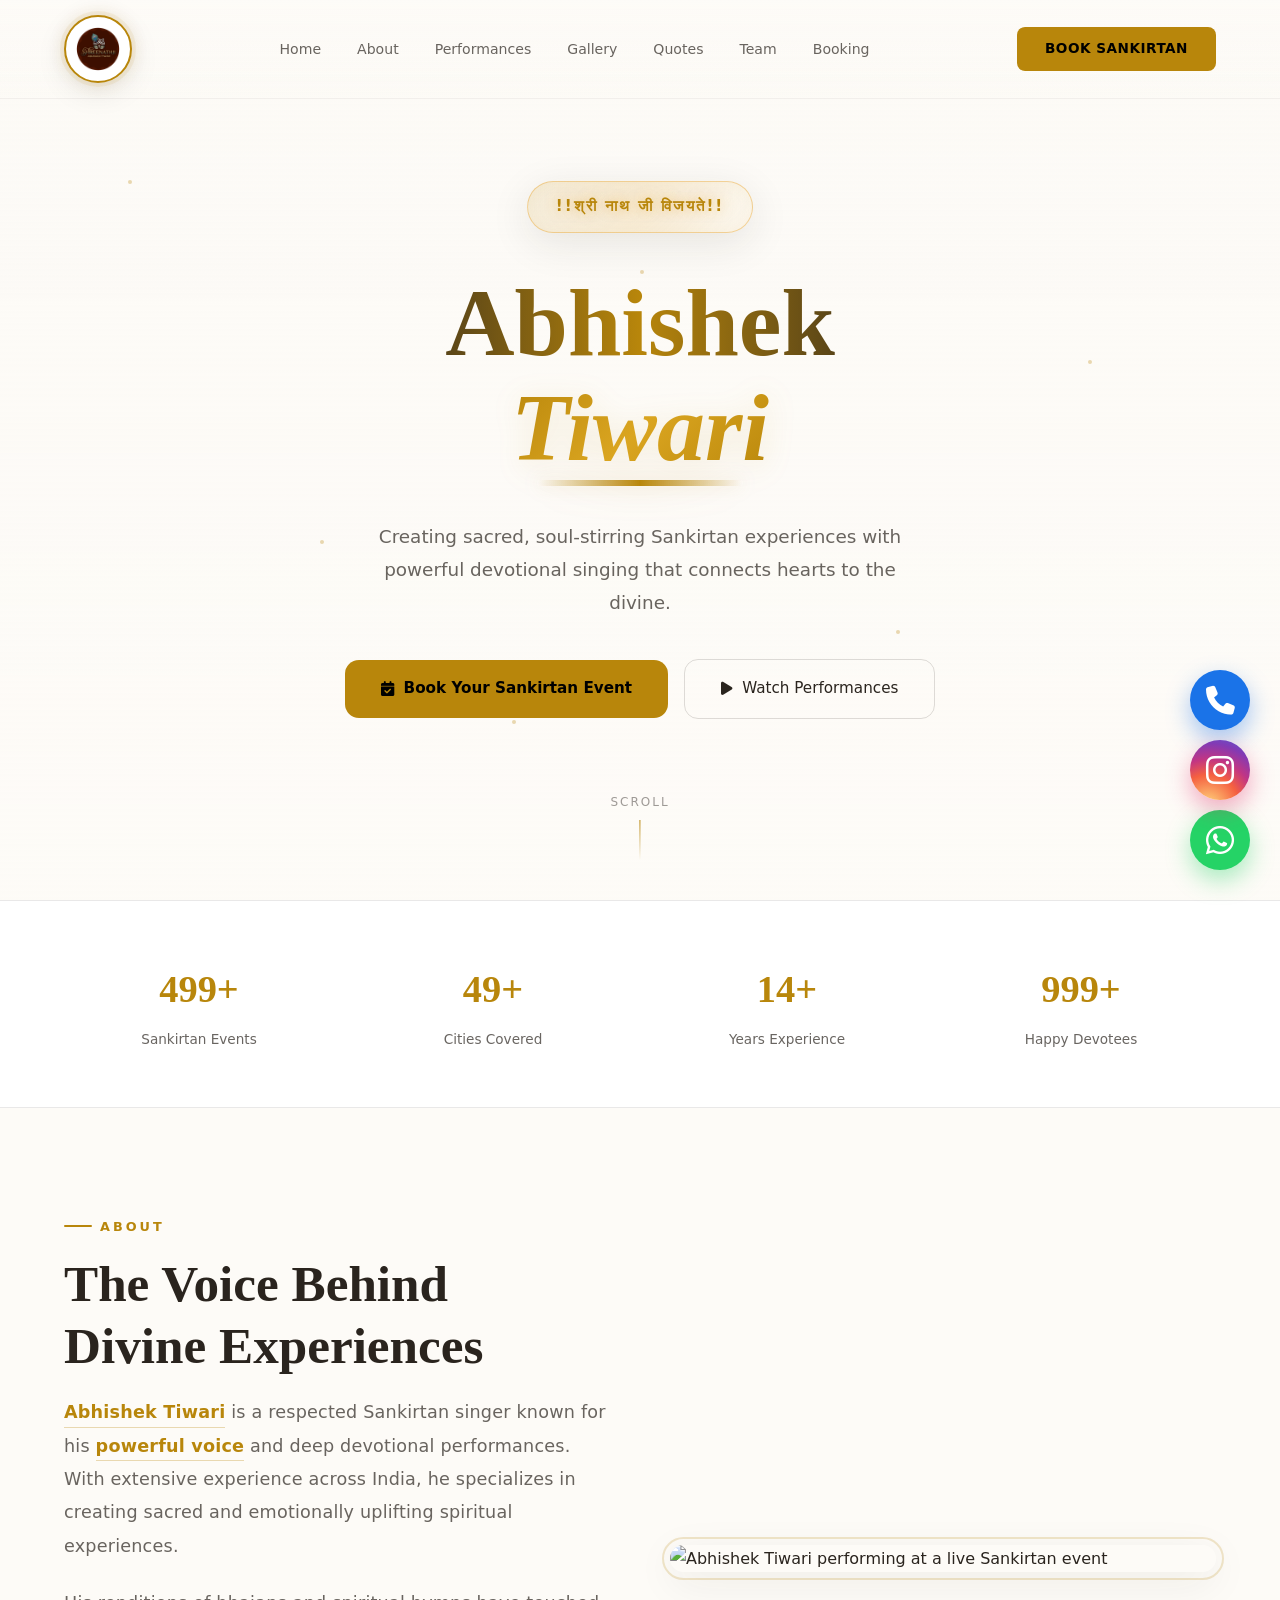
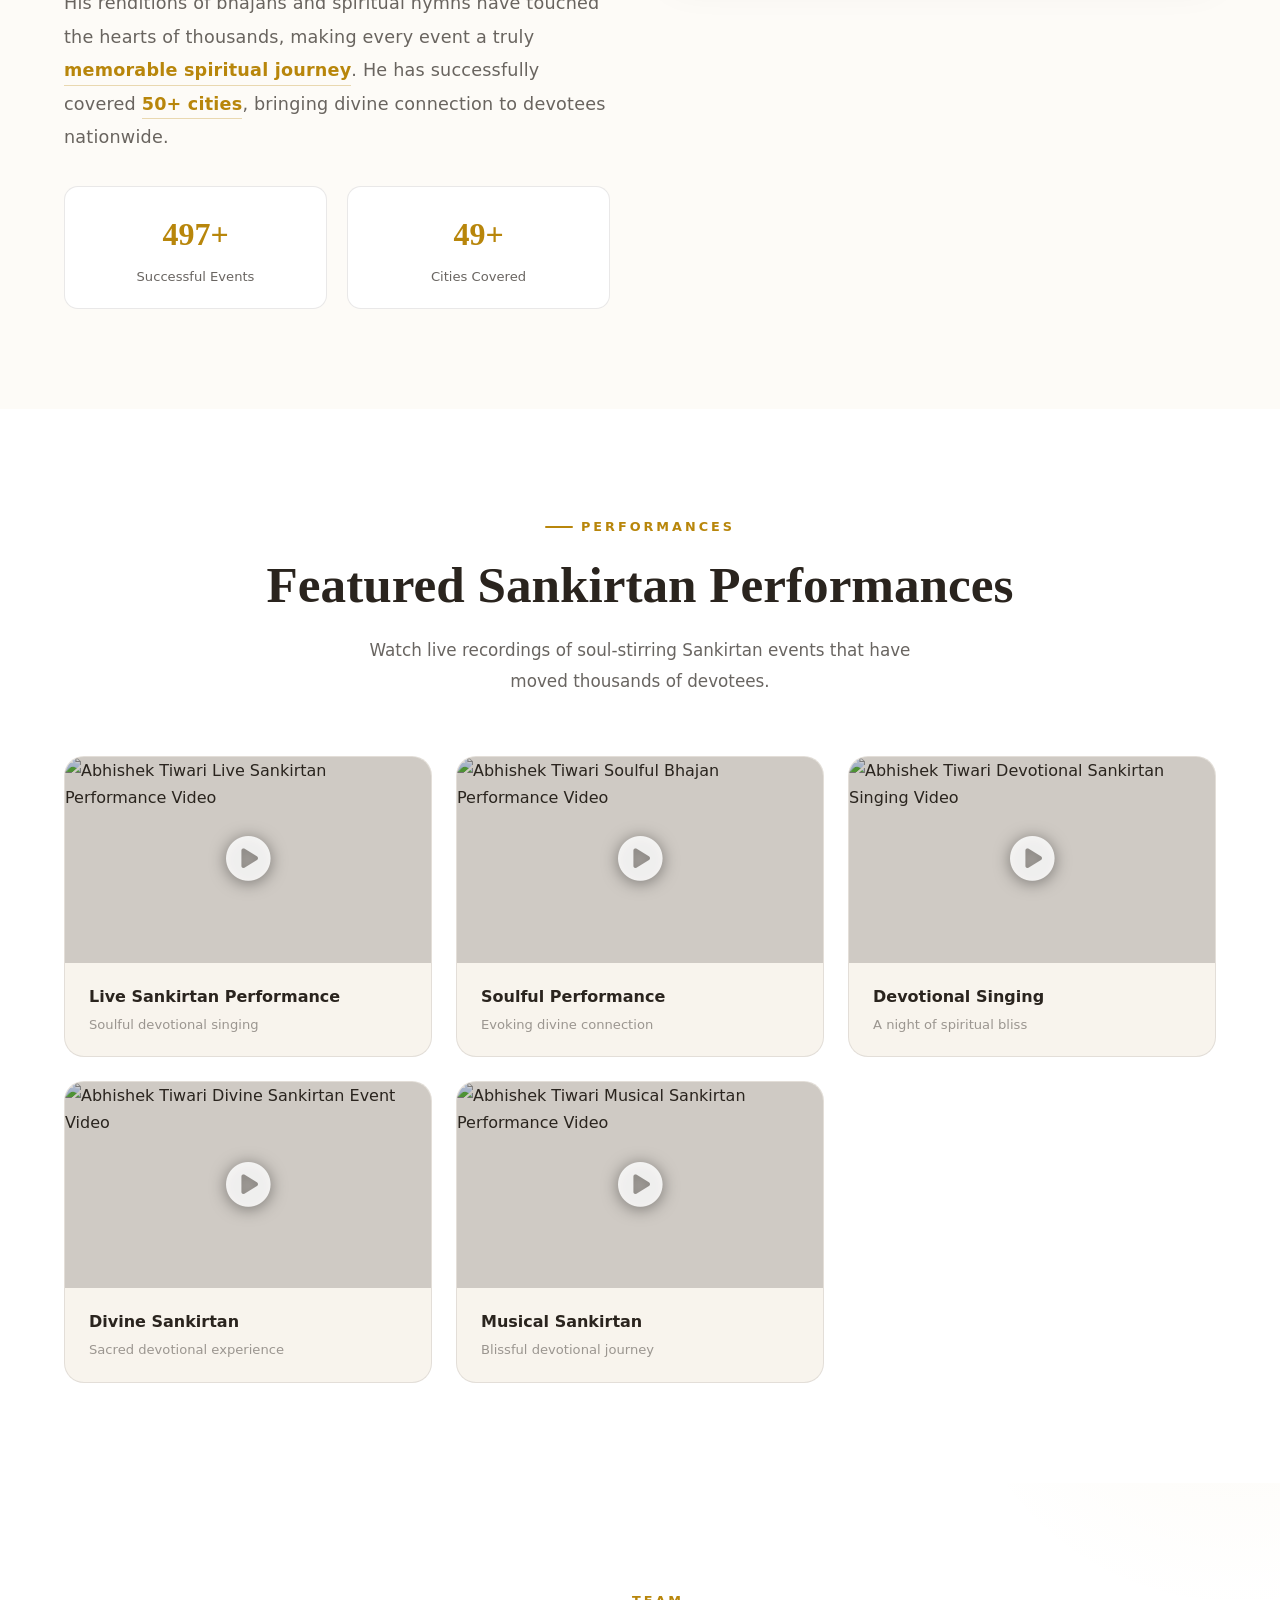
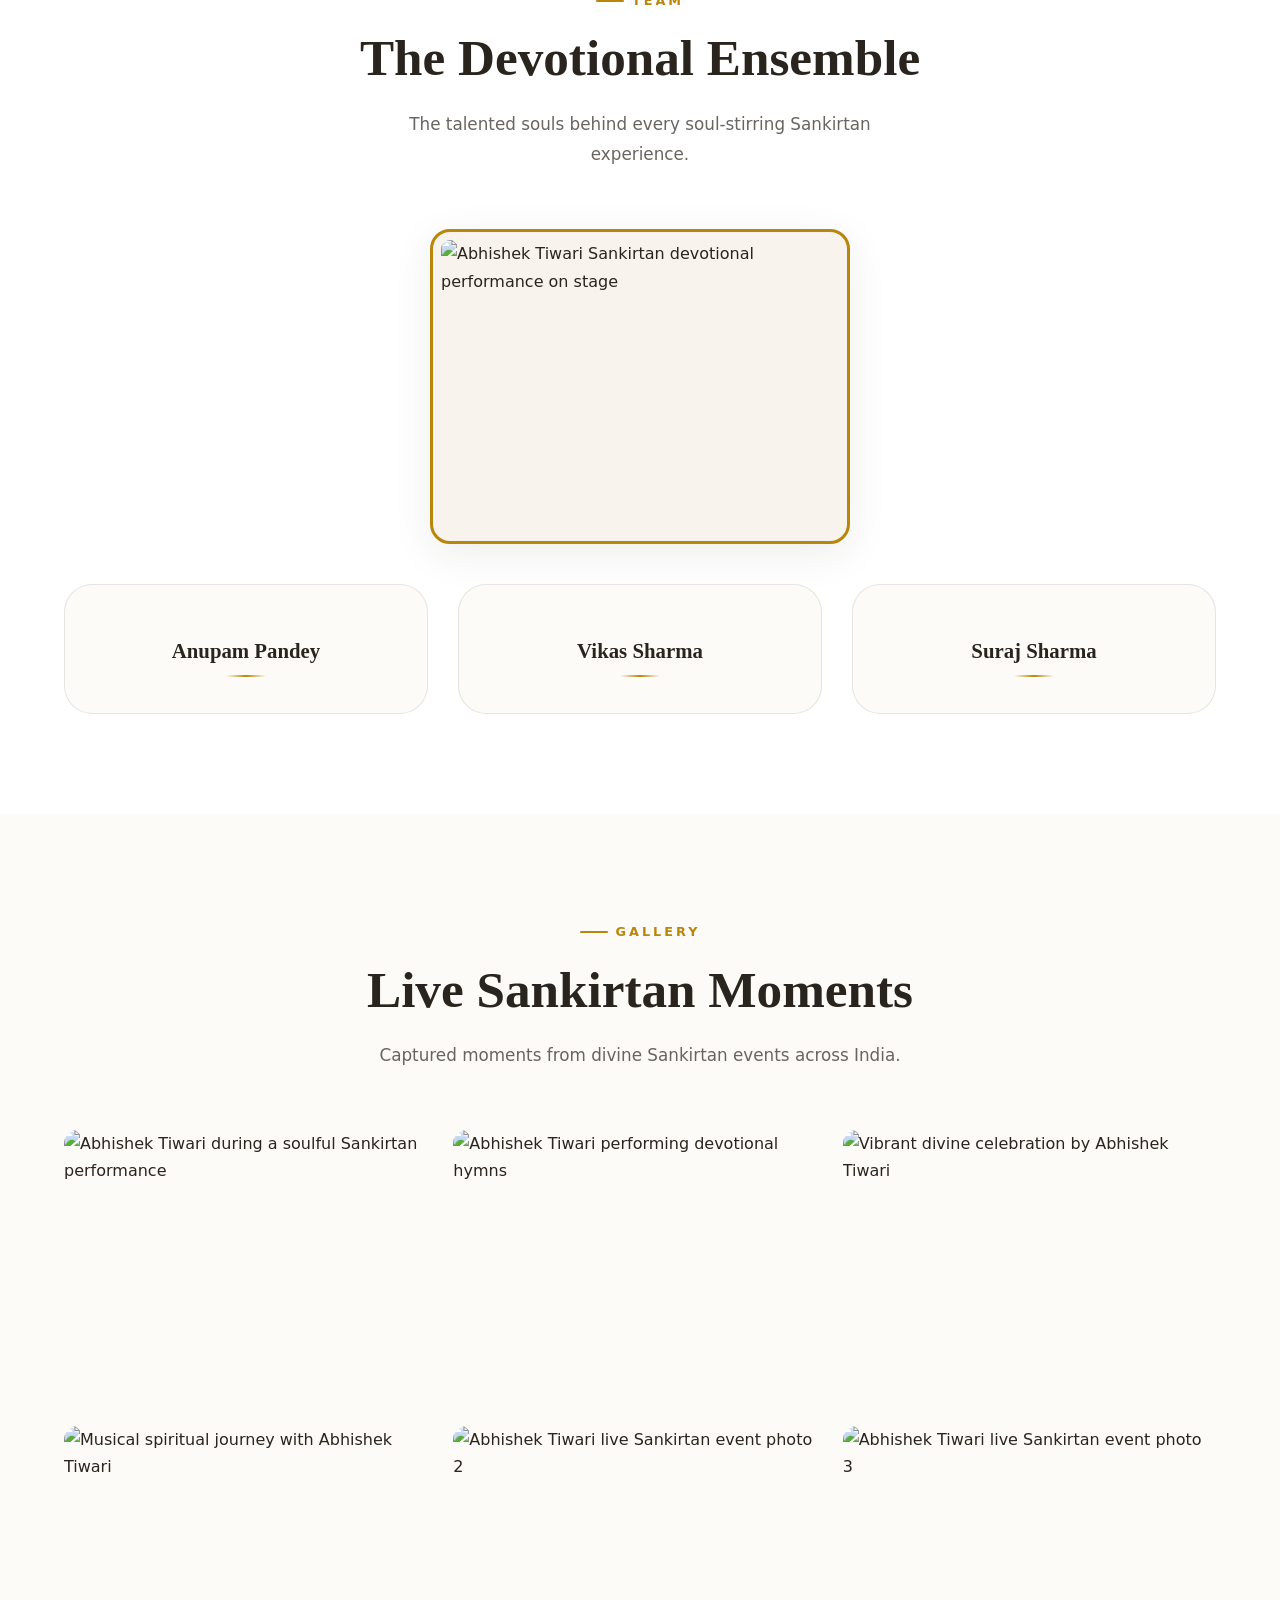
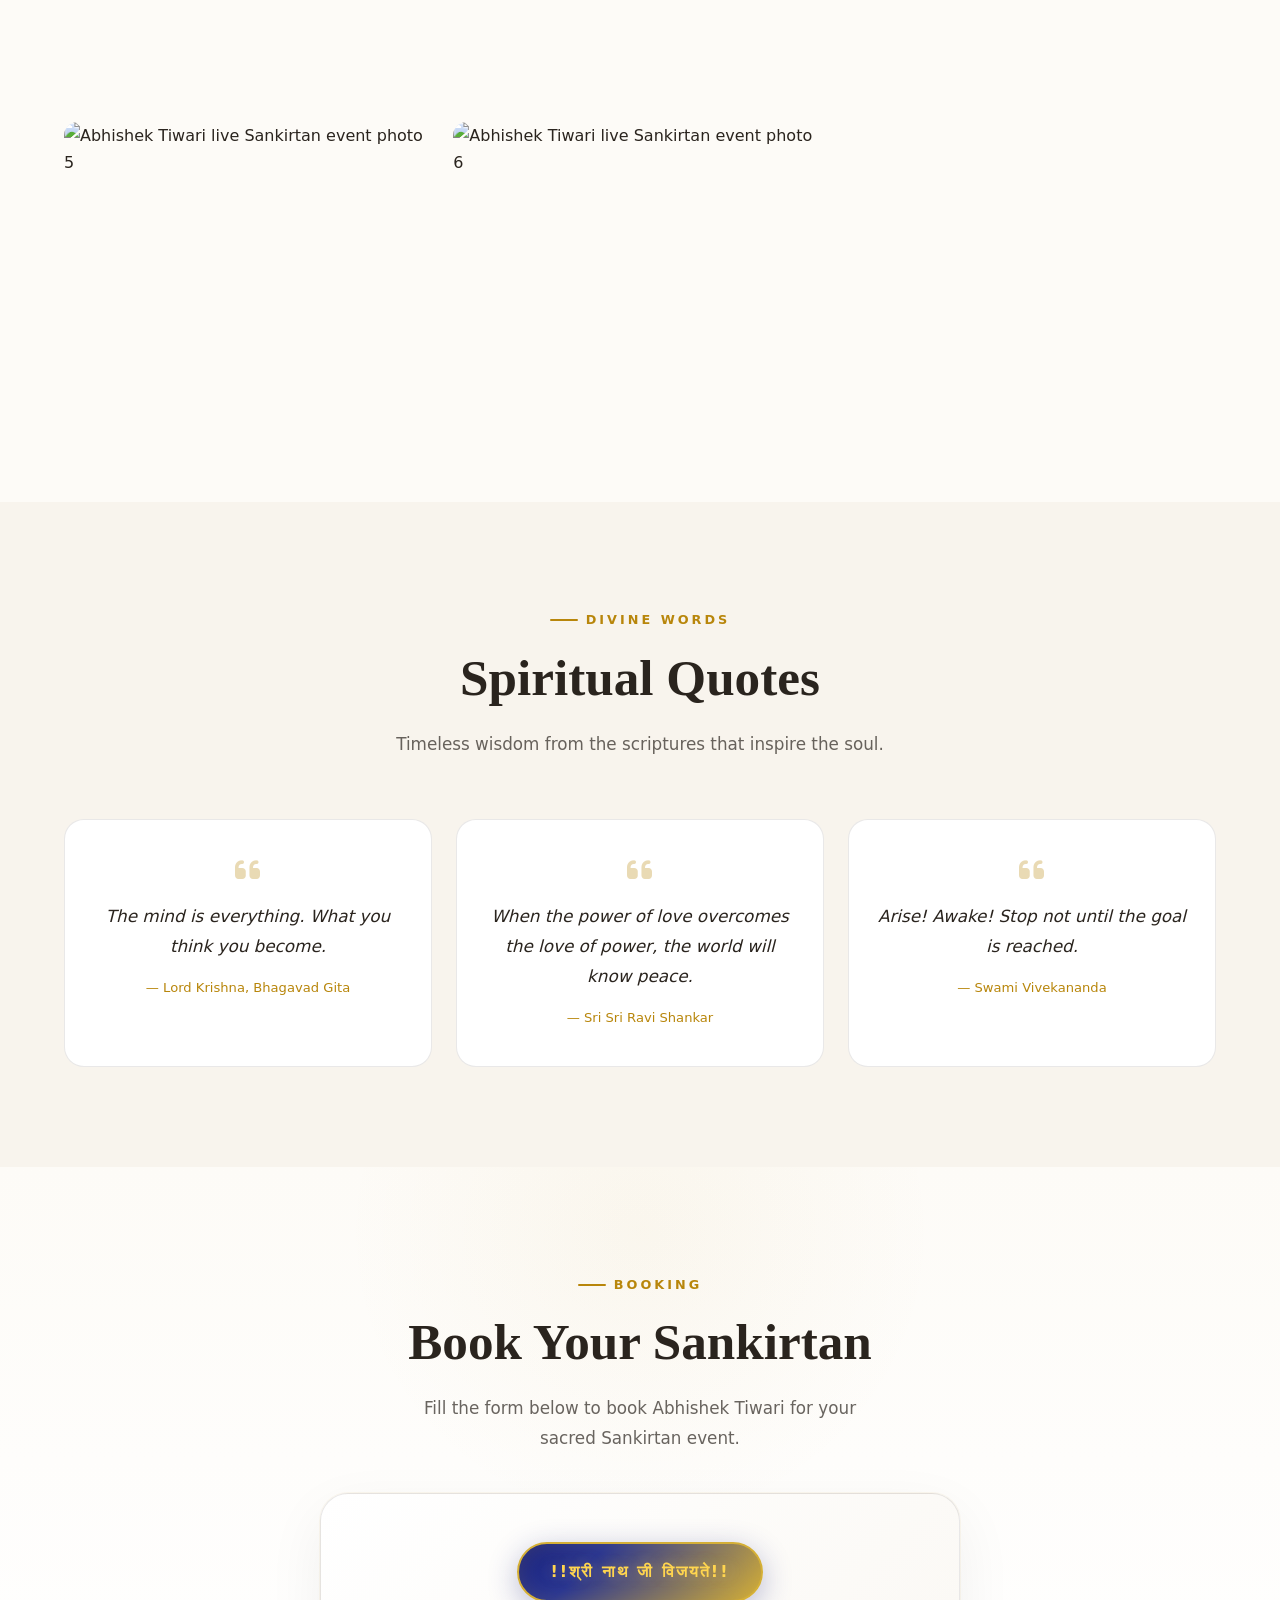
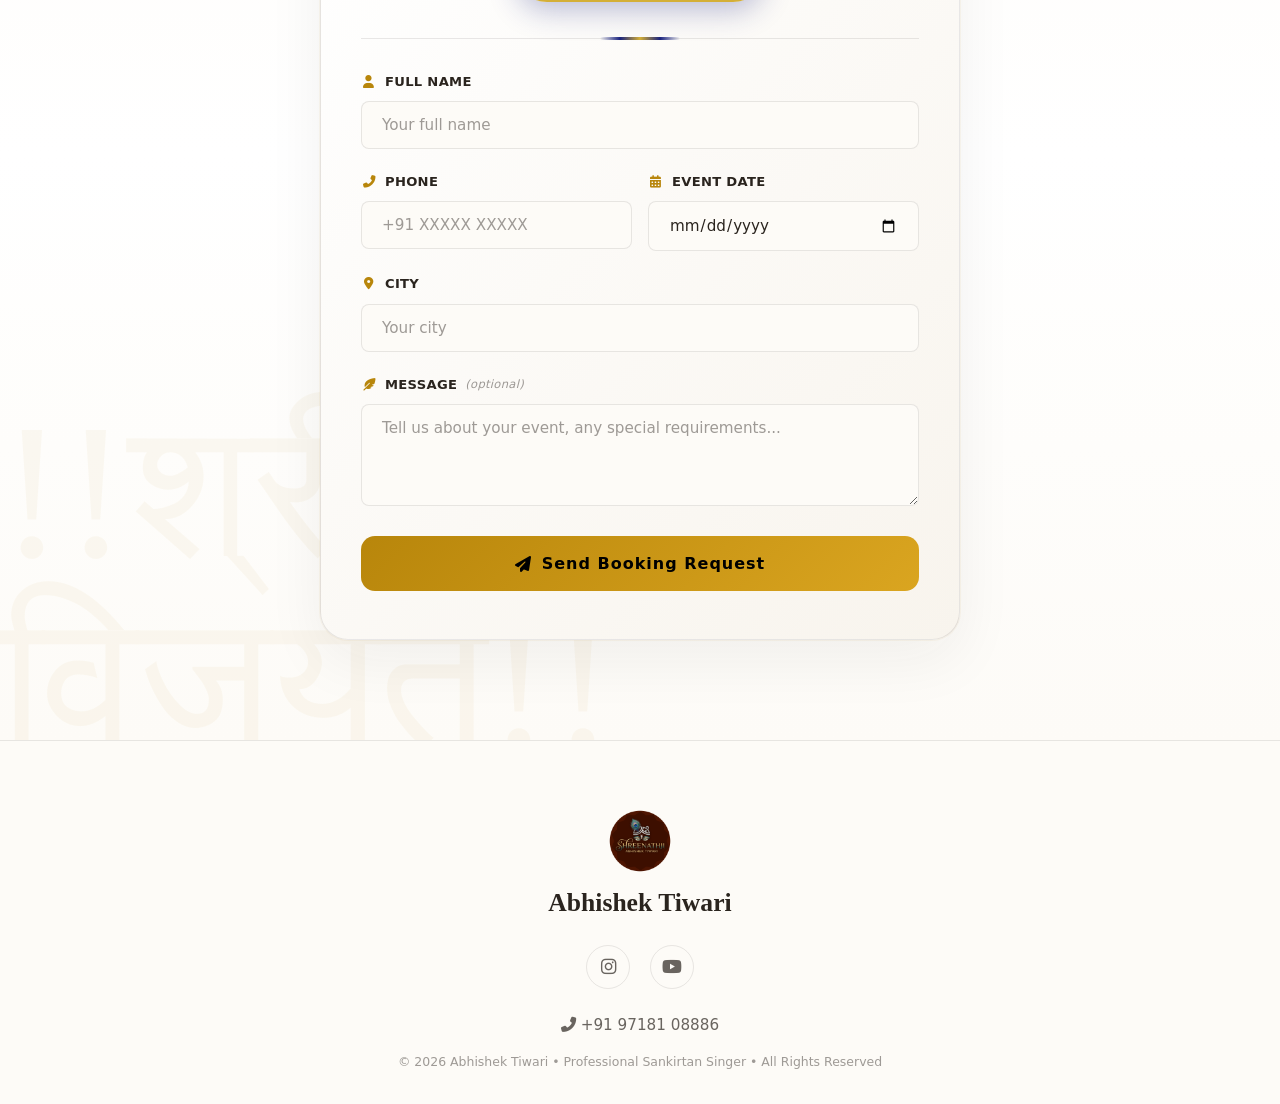
==== Abishektiwari-bundled.html @ 3b1d4331 "Simplify quotes section, remove extra slides" ====
<!DOCTYPE html>
<html lang="en">

<head>
    <meta charset="UTF-8">
    <meta name="viewport" content="width=device-width, initial-scale=1.0">
    <title>Abhishek Tiwari | Best Sankirtan Singer in India – Book Bhajan &amp; Sankirtan Performances</title>
    <script>document.documentElement.classList.add('js')</script>
    
    <!-- SEO & Meta Tags -->
    <meta name="description" content="Book Abhishek Tiwari — India's renowned Sankirtan singer and devotional performer. 500+ soul-stirring bhajan events delivered across 50+ cities. Enquire now for your next Sankirtan event!">
    <meta name="keywords" content="Abhishek Tiwari, Sankirtan Singer, Bhajan Singer, Devotional Music, Spiritual Performer, Book Sankirtan, Pandit Chacha, Live Bhajans, India, Sankirtan Artist, Sankirtan Events, Bhajan Booking, Hindu Devotional Singer">
    <meta name="author" content="Abhishek Tiwari">
    <meta name="robots" content="index, follow, max-image-preview:large, max-snippet:-1, max-video-preview:-1">
    <link rel="canonical" href="https://abhishektiwari0289.github.io/AbhishekTiwari09/">
    
    <!-- Open Graph / Facebook -->
    <meta property="og:type" content="website">
    <meta property="og:locale" content="en_IN">
    <meta property="og:site_name" content="Abhishek Tiwari | Sankirtan Singer">
    <meta property="og:url" content="https://abhishektiwari0289.github.io/AbhishekTiwari09/">
    <meta property="og:title" content="Abhishek Tiwari | Best Sankirtan Singer in India – Book Bhajan Performances">
    <meta property="og:description" content="Book Abhishek Tiwari for your next Sankirtan event. Soulful devotional bhajan performances across 50+ cities in India. Over 500 successful events.">
    <meta property="og:image" content="https://abhishektiwari0289.github.io/AbhishekTiwari09/assets/images/about-abishek-v2.jpg">
    <meta property="og:image:width" content="1200">
    <meta property="og:image:height" content="630">

    <!-- Twitter / X -->
    <meta name="twitter:card" content="summary_large_image">
    <meta name="twitter:url" content="https://abhishektiwari0289.github.io/AbhishekTiwari09/">
    <meta name="twitter:title" content="Abhishek Tiwari | Best Sankirtan Singer in India – Book Bhajan Performances">
    <meta name="twitter:description" content="Book Abhishek Tiwari for your next Sankirtan event. Soulful devotional bhajan performances across 50+ cities. 500+ events delivered.">
    <meta name="twitter:image" content="https://abhishektiwari0289.github.io/AbhishekTiwari09/assets/images/about-abishek-v2.jpg">

    <!-- Icons -->
    <link rel="icon" type="image/png" sizes="32x32" href="assets/images/logo.png">
    <link rel="icon" type="image/png" sizes="192x192" href="assets/images/logo.png">
    <link rel="apple-touch-icon" href="assets/images/logo.png">

    <!-- Theme Color -->
    <meta name="theme-color" content="#1a1a2e">

    <!-- Geo Tags -->
    <meta name="geo.region" content="IN">
    <meta name="geo.placename" content="India">

    <!-- Sitemap & Robots -->
    <link rel="sitemap" type="application/xml" title="Sitemap" href="sitemap.xml">

    <!-- Google Site Verification -->
    <meta name="google-site-verification" content="google4be82be612dd9deb" />

    <!-- Preconnect & DNS-Prefetch (Performance) -->
    <link rel="preconnect" href="https://fonts.googleapis.com">
    <link rel="preconnect" href="https://fonts.gstatic.com" crossorigin>
    <link rel="preconnect" href="https://cdnjs.cloudflare.com">
    <link rel="dns-prefetch" href="https://img.youtube.com">
    <link rel="dns-prefetch" href="https://youtube.com">
    <link rel="dns-prefetch" href="https://instagram.com">

    <!-- Preload hero background image -->
    <link rel="preload" as="image" href="assets/images/hero-bg.png" fetchpriority="high">

    <!-- Content Security Policy -->
    <meta http-equiv="Content-Security-Policy" content="default-src 'self'; style-src 'self' 'unsafe-inline' https://fonts.googleapis.com https://cdnjs.cloudflare.com; font-src 'self' https://fonts.gstatic.com https://cdnjs.cloudflare.com; script-src 'self' 'unsafe-inline'; img-src 'self' data: https://img.youtube.com https://abishektiwari.com; connect-src 'none'; frame-src 'none'; object-src 'none'; base-uri 'self'">

    <!-- Structured Data (JSON-LD) -->
    <script type="application/ld+json">
    {
      "@context": "https://schema.org",
      "@type": "MusicGroup",
      "name": "Abhishek Tiwari",
      "alternateName": "Abhishek Tiwari Sankirtan",
      "genre": ["Sankirtan", "Bhajans", "Devotional Music", "Spiritual"],
      "description": "Professional Sankirtan singer and devotional performer with over 500 successful events across 50+ cities in India.",
      "image": "https://abishektiwari.com/assets/images/about-abishek-v2.jpg",
      "url": "https://abishektiwari.com/",
      "sameAs": [
        "https://instagram.com/abhishek_tiwarii18",
        "https://youtube.com/@abhishektiwarii1821"
      ],
      "address": {
        "@type": "PostalAddress",
        "addressLocality": "India",
        "addressCountry": "IN"
      },
      "award": "500+ Successful Events",
      "numberOfEmployees": {
        "@type": "QuantitativeValue",
        "value": "15"
      },
      "foundingDate": "2010"
    }
    </script>

    <!-- FAQ Structured Data -->
    <script type="application/ld+json">
    {
      "@context": "https://schema.org",
      "@type": "FAQPage",
      "mainEntity": [{
        "@type": "Question",
        "name": "How can I book Abhishek Tiwari for a Sankirtan event?",
        "acceptedAnswer": {
          "@type": "Answer",
          "text": "You can book Abhishek Tiwari by filling out the booking form on this website or by calling +91 97181 08886. Provide your event details, date, city, and requirements to get started."
        }
      },{
        "@type": "Question",
        "name": "Which cities does Abhishek Tiwari cover for Sankirtan performances?",
        "acceptedAnswer": {
          "@type": "Answer",
          "text": "Abhishek Tiwari has performed in over 50 cities across India. He is available for Sankirtan events nationwide and is open to traveling for devotional performances."
        }
      },{
        "@type": "Question",
        "name": "What type of performances does Abhishek Tiwari offer?",
        "acceptedAnswer": {
          "@type": "Answer",
          "text": "Abhishek Tiwari specializes in Sankirtan, bhajans, and devotional singing. He performs at temples, private events, spiritual gatherings, and festivals, creating sacred and uplifting experiences."
        }
      },{
        "@type": "Question",
        "name": "How long has Abhishek Tiwari been performing?",
        "acceptedAnswer": {
          "@type": "Answer",
          "text": "Abhishek Tiwari has over 15 years of experience as a Sankirtan singer and has successfully delivered 500+ events across India."
        }
      }]
    }
    </script>

    <link rel="stylesheet" href="https://cdnjs.cloudflare.com/ajax/libs/font-awesome/6.6.0/css/all.min.css">
    <style>

/* ===== SKIP LINK (Accessibility) ===== */
.skip-link {
    position: absolute;
    top: -100%;
    left: 0;
    z-index: 10000;
    padding: 12px 24px;
    background: var(--clr-text);
    color: var(--clr-bg);
    font-family: var(--font-body);
    font-size: 1rem;
    text-decoration: none;
    transition: top 0.2s;
}
.skip-link:focus {
    top: 0;
    outline: 2px solid var(--clr-accent);
    outline-offset: 2px;
}

/* ===== FONTS ===== */
@import url('https://fonts.googleapis.com/css2?family=Playfair+Display:wght@400;500;600;700;800&family=Inter:wght@300;400;500;600;700&family=Outfit:wght@300;400;500;600;700&display=swap');

/* ===== CSS VARIABLES ===== */
:root {
    --clr-bg: #fdfbf7;
    --clr-surface: #ffffff;
    --clr-surface-2: #f8f4ed;
    --clr-accent: #b8860b;
    --clr-accent-light: #daa520;
    --clr-accent-glow: rgba(184, 134, 11, 0.15);
    --clr-text: #2a241e;
    --clr-text-muted: rgba(42, 36, 30, 0.7);
    --clr-text-dim: rgba(42, 36, 30, 0.45);
    --clr-border: rgba(42, 36, 30, 0.1);
    --clr-glass: rgba(255, 255, 255, 0.7);
    --font-heading: 'Playfair Display', Georgia, serif;
    --font-body: 'Outfit', 'Inter', system-ui, sans-serif;
    --radius-sm: 8px;
    --radius-md: 14px;
    --radius-lg: 20px;
    --radius-xl: 28px;
    --shadow-card: 0 10px 40px rgba(42, 36, 30, 0.08);
    --shadow-glow: 0 0 40px var(--clr-accent-glow);
    --transition-fast: 0.25s cubic-bezier(0.4, 0, 0.2, 1);
    --transition-smooth: 0.5s cubic-bezier(0.4, 0, 0.2, 1);
}

@media (prefers-reduced-motion: reduce) {
    *, *::before, *::after {
        animation-duration: 0.01ms !important;
        animation-iteration-count: 1 !important;
        transition-duration: 0.01ms !important;
        scroll-behavior: auto !important;
    }
}


/* ===== RESET & BASE ===== */
*, *::before, *::after {
    margin: 0;
    padding: 0;
    box-sizing: border-box;
}

html {
    scroll-behavior: smooth;
    scroll-padding-top: 80px;
    overflow-x: hidden;
    width: 100%;
}

body {
    font-family: var(--font-body);
    background: var(--clr-bg);
    color: var(--clr-text);
    line-height: 1.7;
    overflow-x: hidden;
    width: 100%;
    -webkit-font-smoothing: antialiased;
    -moz-osx-font-smoothing: grayscale;
}

img {
    display: block;
    max-width: 100%;
    height: auto;
    object-fit: cover;
    object-position: center;
    image-rendering: -webkit-optimize-contrast;
    transition: opacity 0.5s ease-in-out;
}

/* Image loading fade-in */
img[loading="lazy"] {
    opacity: 1;
    transition: opacity 0.5s ease-in-out;
}

img.loaded {
    opacity: 1;
}

a {
    text-decoration: none;
    color: inherit;
}

/* ===== UTILITY ===== */
.heading-font {
    font-family: var(--font-heading);
}

.section-container {
    max-width: 1200px;
    margin: 0 auto;
    padding: 0 24px;
}

.section-label {
    display: inline-flex;
    align-items: center;
    gap: 8px;
    font-size: 0.8rem;
    font-weight: 600;
    letter-spacing: 3px;
    text-transform: uppercase;
    color: var(--clr-accent);
    margin-bottom: 16px;
}

.section-label::before {
    content: '';
    width: 28px;
    height: 2px;
    background: var(--clr-accent);
    border-radius: 2px;
}

.section-title {
    font-family: var(--font-heading);
    font-size: clamp(2rem, 5vw, 3.2rem);
    font-weight: 700;
    line-height: 1.2;
    margin-bottom: 20px;
}

.section-subtitle {
    font-size: 1.05rem;
    color: var(--clr-text-muted);
    max-width: 560px;
    line-height: 1.8;
}

/* ===== ANIMATIONS ===== */
@keyframes fadeInUp {
    from {
        opacity: 0;
        transform: translateY(40px);
    }
    to {
        opacity: 1;
        transform: translateY(0);
    }
}

@keyframes fadeIn {
    from { opacity: 0; }
    to { opacity: 1; }
}

@keyframes slideInLeft {
    from {
        opacity: 0;
        transform: translateX(-60px);
    }
    to {
        opacity: 1;
        transform: translateX(0);
    }
}

@keyframes slideInRight {
    from {
        opacity: 0;
        transform: translateX(60px);
    }
    to {
        opacity: 1;
        transform: translateX(0);
    }
}

@keyframes scaleIn {
    from {
        opacity: 0;
        transform: scale(0.85);
    }
    to {
        opacity: 1;
        transform: scale(1);
    }
}

@keyframes float {
    0%, 100% { transform: translateY(0); }
    50% { transform: translateY(-12px); }
}

@keyframes shimmer {
    0% { background-position: -200% center; }
    100% { background-position: 200% center; }
}

@keyframes pulseGlow {
    0%, 100% { box-shadow: 0 0 20px var(--clr-accent-glow); }
    50% { box-shadow: 0 0 50px var(--clr-accent-glow), 0 0 80px rgba(232, 168, 56, 0.1); }
}

@keyframes revealLine {
    from { width: 0; }
    to { width: 60px; }
}

@keyframes bgZoom {
    from { transform: scale(1.15); }
    to { transform: scale(1.22); }
}

@keyframes rotate {
    from { transform: rotate(0deg); }
    to { transform: rotate(360deg); }
}

/* Scroll-triggered animation classes (only when JS enabled) */
.js .reveal {
    opacity: 0;
    transform: translateY(40px);
    transition: opacity 0.8s cubic-bezier(0.4, 0, 0.2, 1),
                transform 0.8s cubic-bezier(0.4, 0, 0.2, 1);
}

.js .reveal.active {
    opacity: 1;
    transform: translateY(0);
}

.js .reveal-left {
    opacity: 0;
    transform: translateX(-60px);
    transition: opacity 0.8s ease, transform 0.8s ease;
}

.js .reveal-left.active {
    opacity: 1;
    transform: translateX(0);
}

.js .reveal-right {
    opacity: 0;
    transform: translateX(60px);
    transition: opacity 0.8s ease, transform 0.8s ease;
}

.js .reveal-right.active {
    opacity: 1;
    transform: translateX(0);
}

.js .reveal-scale {
    opacity: 0;
    transform: scale(0.85);
    transition: opacity 0.6s ease, transform 0.6s ease;
}

.js .reveal-scale.active {
    opacity: 1;
    transform: scale(1);
}

/* Stagger delays */
.delay-1 { transition-delay: 0.1s; }
.delay-2 { transition-delay: 0.2s; }
.delay-3 { transition-delay: 0.3s; }
.delay-4 { transition-delay: 0.4s; }
.delay-5 { transition-delay: 0.5s; }
.delay-6 { transition-delay: 0.6s; }

/* ===== NAVBAR ===== */
.navbar {
    position: fixed;
    top: 0;
    left: 0;
    right: 0;
    z-index: 100;
    padding: 15px 0;
    transition: all var(--transition-smooth);
    background: linear-gradient(to bottom, rgba(253, 251, 247, 0.95), rgba(253, 251, 247, 0));
    border-bottom: 1px solid rgba(42, 36, 30, 0.05);
}

.navbar.scrolled {
    background: rgba(253, 251, 247, 0.96);
    border-bottom: 1px solid var(--clr-border);
    padding: 10px 0;
}

.navbar-inner {
    max-width: 1200px;
    margin: 0 auto;
    padding: 0 24px;
    display: flex;
    align-items: center;
    justify-content: space-between;
    gap: 12px;
}

.navbar-brand {
    display: flex;
    align-items: center;
    gap: 12px;
    flex-shrink: 0;
}

.navbar-logo {
    width: 68px;
    height: 68px;
    border-radius: 50%;
    object-fit: contain;
    border: 2px solid var(--clr-accent);
    outline: 4px solid rgba(184, 134, 11, 0.08);
    box-shadow: 
        0 8px 30px rgba(42, 36, 30, 0.1),
        0 0 20px var(--clr-accent-glow);
    transition: all var(--transition-smooth);
    background: #ffffff;
    padding: 4px;
    z-index: 2;
    flex-shrink: 0;
}

.navbar-brand:hover .navbar-logo {
    transform: scale(1.06) rotate(5deg);
    border-color: var(--clr-accent-light);
    outline-color: rgba(184, 134, 11, 0.12);
    box-shadow: 
        0 12px 40px rgba(42, 36, 30, 0.15),
        0 0 30px var(--clr-accent-glow);
}

.navbar-brand .name {
    font-family: var(--font-heading);
    font-size: 1.4rem;
    font-weight: 800;
    letter-spacing: 0.5px;
    color: var(--clr-text);
    background: linear-gradient(to right, var(--clr-text), var(--clr-accent));
    -webkit-background-clip: text;
    background-clip: text;
    -webkit-text-fill-color: transparent;
    transition: all var(--transition-smooth);
}

.navbar-brand:hover .name {
    letter-spacing: 1px;
}

.navbar-links {
    display: flex;
    align-items: center;
    gap: 36px;
    list-style: none;
}

.navbar-links a {
    font-size: 0.88rem;
    font-weight: 500;
    color: var(--clr-text-muted);
    position: relative;
    padding-bottom: 4px;
    transition: color var(--transition-fast);
}

.navbar-links a::after {
    content: '';
    position: absolute;
    bottom: 0;
    left: 0;
    width: 0;
    height: 2px;
    background: var(--clr-accent);
    border-radius: 2px;
    transition: width var(--transition-fast);
}

.navbar-links a:hover {
    color: var(--clr-text);
}

.navbar-links a:hover::after {
    width: 100%;
}

.navbar-cta {
    padding: 10px 28px;
    background: var(--clr-accent);
    color: #000;
    font-weight: 600;
    font-size: 0.85rem;
    border-radius: var(--radius-sm);
    transition: all var(--transition-fast);
    letter-spacing: 0.5px;
    border: none;
    cursor: pointer;
    flex-shrink: 0;
}

.navbar-cta:hover {
    background: var(--clr-accent-light);
    transform: translateY(-2px);
    box-shadow: var(--shadow-glow);
}

/* Mobile menu button */
.mobile-toggle {
    display: none;
    flex-direction: column;
    gap: 5px;
    background: none;
    border: none;
    cursor: pointer;
    padding: 4px;
    z-index: 101;
}

.mobile-toggle span {
    width: 24px;
    height: 2px;
    background: var(--clr-text);
    border-radius: 2px;
    transition: all var(--transition-fast);
}

.mobile-toggle.active span:nth-child(1) {
    transform: translateY(7px) rotate(45deg);
}

.mobile-toggle.active span:nth-child(2) {
    opacity: 0;
}

.mobile-toggle.active span:nth-child(3) {
    transform: translateY(-7px) rotate(-45deg);
}

/* ===== HERO ===== */
.hero {
    min-height: 100vh;
    display: flex;
    align-items: center;
    justify-content: center;
    position: relative;
    overflow: hidden;
}

.hero-bg-image {
    position: absolute;
    inset: 0;
    background: linear-gradient(rgba(253, 251, 247, 0.2), rgba(253, 251, 247, 0.2)), url('assets/images/hero-bg.png') center/cover no-repeat;
    z-index: 0;
    transform: scale(1.15);
    will-change: transform;
}

.hero-overlay {
    position: absolute;
    inset: 0;
    background: linear-gradient(
        180deg,
        rgba(253, 251, 247, 0.3) 0%,
        rgba(253, 251, 247, 0.6) 50%,
        rgba(253, 251, 247, 0.9) 100%
    );
    z-index: 1;
}

/* Decorative floating particles */
.hero-particles {
    position: absolute;
    inset: 0;
    z-index: 2;
    pointer-events: none;
    overflow: hidden;
}

.particle {
    position: absolute;
    width: 4px;
    height: 4px;
    background: var(--clr-accent);
    border-radius: 50%;
    opacity: 0.3;
    animation: float 6s ease-in-out infinite;
}

.particle:nth-child(1) { left: 10%; top: 20%; animation-delay: 0s; animation-duration: 7s; }
.particle:nth-child(2) { left: 25%; top: 60%; animation-delay: 1s; animation-duration: 5s; }
.particle:nth-child(3) { left: 50%; top: 30%; animation-delay: 2s; animation-duration: 8s; }
.particle:nth-child(4) { left: 70%; top: 70%; animation-delay: 0.5s; animation-duration: 6s; }
.particle:nth-child(5) { left: 85%; top: 40%; animation-delay: 1.5s; animation-duration: 9s; }
.particle:nth-child(6) { left: 40%; top: 80%; animation-delay: 3s; animation-duration: 7s; }

.hero-content {
    position: relative;
    z-index: 3;
    text-align: center;
    padding: 0 24px;
    max-width: 800px;
}

.hero-label {
    display: inline-flex;
    align-items: center;
    gap: 10px;
    padding: 12px 28px;
    border: 1px solid rgba(232, 168, 56, 0.5);
    border-radius: 50px;
    font-size: 0.95rem;
    font-weight: 700;
    letter-spacing: 2px;
    color: var(--clr-accent);
    margin-bottom: 32px;
    background: linear-gradient(135deg, rgba(184, 134, 11, 0.1), rgba(253, 251, 247, 0.8));
    box-shadow: 0 10px 40px rgba(42, 36, 30, 0.1), inset 0 0 15px rgba(184, 134, 11, 0.05);
    animation: fadeInUp 0.8s ease forwards, float 4s ease-in-out infinite;
    text-shadow: 0 0 12px rgba(232, 168, 56, 0.5);
    position: relative;
    overflow: hidden;
}

.hero-label::before {
    content: '';
    position: absolute;
    top: -50%;
    left: -50%;
    width: 200%;
    height: 200%;
    background: radial-gradient(circle, rgba(232, 168, 56, 0.15) 0%, transparent 70%);
    animation: rotate 10s linear infinite;
    z-index: -1;
}

.hero-title {
    font-family: var(--font-heading);
    font-size: clamp(3rem, 8vw, 6rem);
    font-weight: 900;
    line-height: 1.2;
    margin-bottom: 24px;
    position: relative;
    color: var(--clr-text);
    background: linear-gradient(90deg, var(--clr-text) 0%, var(--clr-accent) 25%, var(--clr-text) 50%, var(--clr-accent) 75%, var(--clr-text) 100%);
    background-size: 200% auto;
    -webkit-background-clip: text;
    background-clip: text;
    -webkit-text-fill-color: transparent;
    animation: textShine 8s linear infinite, fadeInUp 0.8s ease 0.2s forwards;
    will-change: background-position;
}

@keyframes textShine {
    to { background-position: 200% center; }
}

.hero-title .accent {
    position: relative;
    display: inline-block;
    transform: translateY(-10px);
    font-style: italic;
    color: var(--clr-accent);
    background: linear-gradient(135deg, var(--clr-accent) 0%, var(--clr-accent-light) 50%, var(--clr-accent) 100%);
    -webkit-background-clip: text;
    background-clip: text;
    -webkit-text-fill-color: transparent;
    filter: drop-shadow(0 5px 15px var(--clr-accent-glow));
}

.hero-title .accent::after {
    content: '';
    position: absolute;
    bottom: 0px;
    left: 10%;
    width: 80%;
    height: 6px;
    background: linear-gradient(90deg, transparent, var(--clr-accent), transparent);
    border-radius: 10px;
    box-shadow: 0 0 20px var(--clr-accent-glow);
    animation: linePulse 3s ease-in-out infinite;
}

@keyframes linePulse {
    0%, 100% { transform: scaleX(1); opacity: 0.5; }
    50% { transform: scaleX(1.1); opacity: 1; }
}

.hero-description {
    font-size: 1.15rem;
    color: var(--clr-text-muted);
    max-width: 540px;
    margin: 0 auto 40px;
    line-height: 1.8;
    animation: fadeInUp 0.8s ease 0.4s forwards;
}

.hero-actions {
    display: flex;
    align-items: center;
    justify-content: center;
    gap: 16px;
    flex-wrap: wrap;
    animation: fadeInUp 0.8s ease 0.6s forwards;
}

.btn-primary {
    display: inline-flex;
    align-items: center;
    gap: 10px;
    padding: 16px 36px;
    background: var(--clr-accent);
    color: #000;
    font-weight: 600;
    font-size: 0.95rem;
    border-radius: var(--radius-md);
    transition: all var(--transition-fast);
    border: none;
    cursor: pointer;
}

.btn-primary:hover {
    background: var(--clr-accent-light);
    transform: translateY(-3px);
    box-shadow: var(--shadow-glow);
}

.btn-secondary {
    display: inline-flex;
    align-items: center;
    gap: 10px;
    padding: 16px 36px;
    background: transparent;
    color: var(--clr-text);
    font-weight: 500;
    font-size: 0.95rem;
    border: 1px solid rgba(42, 36, 30, 0.15);
    border-radius: var(--radius-md);
    transition: all var(--transition-fast);
    cursor: pointer;
}

.btn-secondary:hover {
    border-color: var(--clr-accent);
    color: var(--clr-accent);
    transform: translateY(-3px);
}

.hero-scroll-indicator {
    position: absolute;
    bottom: 40px;
    left: 50%;
    transform: translateX(-50%);
    z-index: 3;
    display: flex;
    flex-direction: column;
    align-items: center;
    gap: 8px;
    color: var(--clr-text-dim);
    font-size: 0.75rem;
    letter-spacing: 2px;
    text-transform: uppercase;
    animation: fadeIn 1s ease 1s forwards;
}

.scroll-line {
    width: 1px;
    height: 40px;
    background: linear-gradient(to bottom, var(--clr-accent), transparent);
    animation: float 2s ease-in-out infinite;
}

/* ===== STATS BAR ===== */
.stats-bar {
    background: var(--clr-surface);
    border-top: 1px solid var(--clr-border);
    border-bottom: 1px solid var(--clr-border);
    padding: 40px 0;
}

.stats-grid {
    display: grid;
    grid-template-columns: repeat(4, 1fr);
    gap: 24px;
    text-align: center;
}

.stat-item {
    padding: 16px;
}

.stat-number {
    font-family: var(--font-heading);
    font-size: 2.4rem;
    font-weight: 700;
    color: var(--clr-accent);
    margin-bottom: 6px;
}

.stat-label {
    font-size: 0.85rem;
    color: var(--clr-text-muted);
    font-weight: 400;
}

/* ===== ABOUT SECTION ===== */
.about-section {
    padding: 100px 0;
    background: var(--clr-bg);
}

.about-grid {
    display: grid;
    grid-template-columns: 1fr 1fr;
    gap: 60px;
    align-items: center;
}

.about-image-wrapper {
    position: relative;
}

.about-image-wrapper img {
    border-radius: var(--radius-lg);
    box-shadow: var(--shadow-card);
    width: 100%;
}

.about-image-wrapper::before {
    content: '';
    position: absolute;
    inset: -8px;
    border: 2px solid var(--clr-accent);
    border-radius: calc(var(--radius-lg) + 4px);
    opacity: 0.2;
}

.highlight-gold {
    color: var(--clr-accent);
    font-weight: 600;
    position: relative;
    display: inline-block;
}

.highlight-gold::after {
    content: '';
    position: absolute;
    bottom: 2px;
    left: 0;
    width: 100%;
    height: 1px;
    background: var(--clr-accent);
    opacity: 0.3;
    transition: width 0.3s ease;
}

.about-text p {
    color: var(--clr-text-muted);
    font-size: 1.1rem;
    line-height: 1.9;
    margin-bottom: 24px;
    letter-spacing: 0.2px;
}

.about-text p:last-child {
    margin-bottom: 32px;
}

.about-highlights {
    display: grid;
    grid-template-columns: 1fr 1fr;
    gap: 20px;
}

.highlight-card {
    background: var(--clr-surface);
    border: 1px solid var(--clr-border);
    border-radius: var(--radius-md);
    padding: 20px;
    text-align: center;
    transition: all var(--transition-fast);
}

.highlight-card:hover {
    border-color: var(--clr-accent);
    transform: translateY(-4px);
    box-shadow: var(--shadow-glow);
}

.highlight-card .number {
    font-family: var(--font-heading);
    font-size: 2rem;
    font-weight: 700;
    color: var(--clr-accent);
    margin-bottom: 4px;
}

.highlight-card .label {
    font-size: 0.82rem;
    color: var(--clr-text-muted);
}

/* ===== VIDEOS SECTION ===== */
.videos-section {
    padding: 100px 0;
    background: var(--clr-surface);
}

.videos-header {
    text-align: center;
    margin-bottom: 60px;
}

.videos-grid {
    display: grid;
    grid-template-columns: repeat(3, 1fr);
    gap: 24px;
}

.video-card {
    background: var(--clr-surface-2);
    border: 1px solid var(--clr-border);
    border-radius: var(--radius-lg);
    overflow: hidden;
    transition: all var(--transition-fast);
}

.video-card:hover {
    transform: translateY(-8px);
    border-color: rgba(232, 168, 56, 0.3);
    box-shadow: 0 20px 60px rgba(42, 36, 30, 0.15);
}

.video-thumb {
    position: relative;
    aspect-ratio: 16/9;
    overflow: hidden;
}

.video-link {
    display: block;
    text-decoration: none;
    color: inherit;
}

.video-thumb img {
    width: 100%;
    height: 100%;
    object-fit: cover;
    transition: transform var(--transition-smooth);
}

.video-card:hover .video-thumb img {
    transform: scale(1.08);
}

.video-embed {
    position: relative;
    aspect-ratio: 16/9;
    overflow: hidden;
    background: #000;
}

.video-embed iframe {
    width: 100%;
    height: 100%;
    position: absolute;
    top: 0;
    left: 0;
}

.video-play-btn {
    position: absolute;
    inset: 0;
    display: flex;
    align-items: center;
    justify-content: center;
    background: rgba(42, 36, 30, 0.2);
    transition: background var(--transition-fast);
}

.video-card:hover .video-play-btn {
    background: rgba(0,0,0,0.5);
}

.video-play-btn i {
    font-size: 2.8rem;
    color: rgba(255,255,255,0.85);
    transition: all var(--transition-fast);
    filter: drop-shadow(0 2px 8px rgba(0,0,0,0.5));
}

.video-card:hover .video-play-btn i {
    color: var(--clr-accent);
    transform: scale(1.15);
}

.video-info {
    padding: 20px 24px;
}

.video-info h3 {
    font-size: 1rem;
    font-weight: 600;
    margin-bottom: 4px;
}

.video-info p {
    font-size: 0.82rem;
    color: var(--clr-text-dim);
}

/* ===== TEAM SECTION ===== */
.team-section {
    padding: 100px 0;
    background: var(--clr-surface);
    position: relative;
    overflow: hidden;
}

.team-section::before {
    content: '';
    position: absolute;
    top: -50%;
    right: -20%;
    width: 600px;
    height: 600px;
    background: radial-gradient(circle, var(--clr-accent-glow), transparent 70%);
    pointer-events: none;
    opacity: 0.3;
}

.team-header {
    text-align: center;
    margin-bottom: 60px;
}

.team-grid {
    display: grid;
    grid-template-columns: repeat(3, 1fr);
    gap: 30px;
    position: relative;
    z-index: 1;
}

.team-card {
    background: var(--clr-bg);
    border: 1px solid var(--clr-border);
    border-radius: var(--radius-xl);
    padding: 48px 32px 36px;
    text-align: center;
    transition: all var(--transition-smooth);
    position: relative;
}

.team-lead-photo {
    display: flex;
    justify-content: center;
    margin-bottom: 40px;
}

.team-lead-photo img {
    width: 100%;
    max-width: 420px;
    height: auto;
    aspect-ratio: 4/3;
    object-fit: contain;
    margin: 0 auto;
    border-radius: var(--radius-lg);
    border: 3px solid var(--clr-accent);
    box-shadow: var(--shadow-card);
    background: var(--clr-surface-2);
    padding: 8px;
}

.team-card:hover {
    transform: translateY(-10px);
    border-color: var(--clr-accent);
    box-shadow: 0 20px 60px rgba(184, 134, 11, 0.15);
}

.team-icon {
    width: 72px;
    height: 72px;
    margin: 0 auto 24px;
    background: linear-gradient(135deg, var(--clr-accent-glow), rgba(184, 134, 11, 0.05));
    border: 2px solid rgba(184, 134, 11, 0.2);
    border-radius: 50%;
    display: flex;
    align-items: center;
    justify-content: center;
    font-size: 1.8rem;
    color: var(--clr-accent);
    transition: all var(--transition-smooth);
}

.team-card:hover .team-icon {
    background: var(--clr-accent);
    color: #fff;
    transform: scale(1.1) rotate(5deg);
    border-color: var(--clr-accent);
    box-shadow: 0 10px 30px var(--clr-accent-glow);
}

.team-name {
    font-family: var(--font-heading);
    font-size: 1.3rem;
    font-weight: 700;
    margin-bottom: 6px;
    color: var(--clr-text);
}

.team-role {
    font-size: 0.85rem;
    color: var(--clr-accent);
    font-weight: 500;
    letter-spacing: 1px;
    text-transform: uppercase;
    margin-bottom: 20px;
}

.team-line {
    width: 40px;
    height: 2px;
    background: linear-gradient(90deg, transparent, var(--clr-accent), transparent);
    margin: 0 auto;
    border-radius: 2px;
}

.team-card:hover .team-line {
    width: 60px;
    transition: width var(--transition-smooth);
}

/* ===== GALLERY SECTION ===== */
.gallery-section {
    padding: 100px 0;
    background: var(--clr-bg);
}

.gallery-header {
    text-align: center;
    margin-bottom: 60px;
}

.gallery-grid {
    display: grid;
    grid-template-columns: repeat(3, 1fr);
    gap: 16px;
}

.gallery-item {
    position: relative;
    border-radius: var(--radius-md);
    overflow: hidden;
    aspect-ratio: 4/3;
    cursor: pointer;
}

.gallery-item img {
    width: 100%;
    height: 100%;
    object-fit: cover;
    transition: transform 0.6s ease;
}

.gallery-item::after {
    content: '';
    position: absolute;
    inset: 0;
    background: linear-gradient(
        to top,
        rgba(42, 36, 30, 0.6) 0%,
        transparent 60%
    );
    opacity: 0;
    transition: opacity var(--transition-fast);
    pointer-events: none;
}

.gallery-item:hover img {
    transform: scale(1.1);
}

.gallery-item:hover::after {
    opacity: 1;
}

/* ===== QUOTES SECTION ===== */
.quotes-section {
    padding: 100px 0;
    background: var(--clr-surface-2);
}

.quotes-header {
    text-align: center;
    margin-bottom: 60px;
}

.quotes-grid {
    display: grid;
    grid-template-columns: repeat(3, 1fr);
    gap: 24px;
}

.quote-card {
    background: var(--clr-surface);
    border: 1px solid var(--clr-border);
    border-radius: var(--radius-lg);
    padding: 36px 28px;
    text-align: center;
    transition: all var(--transition-fast);
}

.quote-card:hover {
    border-color: var(--clr-accent);
    transform: translateY(-6px);
    box-shadow: var(--shadow-glow);
}

.quote-icon {
    font-size: 1.8rem;
    color: var(--clr-accent);
    opacity: 0.3;
    margin-bottom: 16px;
}

.quote-text {
    font-size: 1.05rem;
    line-height: 1.8;
    color: var(--clr-text);
    font-style: italic;
    margin-bottom: 16px;
}

.quote-author {
    font-size: 0.82rem;
    color: var(--clr-accent);
    font-weight: 500;
}

@media (max-width: 768px) {
    .quotes-grid {
        grid-template-columns: 1fr;
    }
    .quotes-section {
        padding: 60px 0;
    }
}

/* ===== LIGHTBOX ===== */
.lightbox {
    display: none;
    position: fixed;
    inset: 0;
    z-index: 9999;
    background: rgba(0, 0, 0, 0.92);
    align-items: center;
    justify-content: center;
    padding: 40px;
}

.lightbox.active {
    display: flex;
}

.lightbox-img {
    max-width: 100%;
    max-height: 100%;
    object-fit: contain;
    border-radius: var(--radius-sm);
    box-shadow: 0 20px 60px rgba(0,0,0,0.5);
}

.lightbox-close {
    position: absolute;
    top: 20px;
    right: 25px;
    background: none;
    border: none;
    font-size: 3rem;
    color: #fff;
    cursor: pointer;
    opacity: 0.7;
    transition: opacity 0.3s;
    line-height: 1;
}

.lightbox-close:hover {
    opacity: 1;
}

@media (max-width: 480px) {
    .lightbox {
        padding: 20px;
    }
    .lightbox-close {
        top: 15px;
        right: 18px;
        font-size: 2.2rem;
    }
}

/* ===== BOOKING SECTION ===== */
.booking-section {
    padding: 100px 0;
    background: linear-gradient(180deg, var(--clr-bg) 0%, var(--clr-surface) 50%, var(--clr-bg) 100%);
    position: relative;
    overflow: hidden;
}

.booking-section::before {
    content: '';
    position: absolute;
    top: -20%;
    left: 50%;
    transform: translateX(-50%);
    width: 600px;
    height: 600px;
    background: radial-gradient(circle, var(--clr-accent-glow), transparent 70%);
    pointer-events: none;
    opacity: 0.3;
}

.booking-section::after {
    content: '!!श्री नाथ जी विजयते!!';
    position: absolute;
    bottom: -40px;
    right: -20px;
    font-size: 12rem;
    font-family: var(--font-heading);
    color: var(--clr-accent);
    opacity: 0.04;
    pointer-events: none;
    line-height: 1;
}

.booking-container {
    max-width: 640px;
    margin: 0 auto;
    position: relative;
    z-index: 1;
}

.booking-header {
    text-align: center;
    margin-bottom: 40px;
}

.booking-header .section-subtitle {
    max-width: 480px;
}

.booking-form {
    background: linear-gradient(135deg, var(--clr-surface) 0%, var(--clr-surface-2) 100%);
    border: 1px solid var(--clr-border);
    border-radius: var(--radius-xl);
    padding: 48px 40px;
    position: relative;
    box-shadow: 0 20px 60px rgba(42, 36, 30, 0.06), 0 0 0 1px rgba(184, 134, 11, 0.05);
    transition: box-shadow 0.4s ease;
}

.booking-form:hover {
    box-shadow: 0 30px 80px rgba(42, 36, 30, 0.1), 0 0 0 1px rgba(184, 134, 11, 0.1);
}

.booking-form-decoration {
    text-align: center;
    margin-bottom: 32px;
    padding-bottom: 28px;
    border-bottom: 1px solid var(--clr-border);
    position: relative;
}

.booking-form-decoration::after {
    content: '';
    position: absolute;
    bottom: -2px;
    left: 50%;
    transform: translateX(-50%);
    width: 80px;
    height: 3px;
    background: linear-gradient(90deg, transparent, #1a237e, #d4af37, #1a237e, transparent);
    border-radius: 2px;
}

.om-symbol {
    display: inline-block;
    padding: 14px 32px;
    background: linear-gradient(135deg, #1a237e 0%, #283593 30%, #d4af37 100%);
    border: 2px solid #d4af37;
    border-radius: 50px;
    font-size: 1rem;
    color: #ffd54f;
    font-weight: 700;
    letter-spacing: 2px;
    box-shadow: 0 8px 30px rgba(26, 35, 126, 0.3), inset 0 0 20px rgba(212, 175, 55, 0.15);
    position: relative;
    overflow: hidden;
    text-shadow: 0 0 15px rgba(255, 213, 79, 0.4);
}

.om-symbol::before {
    content: '';
    position: absolute;
    top: -50%;
    left: -50%;
    width: 200%;
    height: 200%;
    background: radial-gradient(circle, rgba(212, 175, 55, 0.12) 0%, transparent 70%);
    animation: rotate 10s linear infinite;
    z-index: -1;
}

.form-group {
    margin-bottom: 22px;
}

.form-group label {
    display: flex;
    align-items: center;
    gap: 8px;
    font-size: 0.82rem;
    font-weight: 600;
    color: var(--clr-text);
    margin-bottom: 8px;
    letter-spacing: 0.3px;
    text-transform: uppercase;
}

.form-group label i {
    color: var(--clr-accent);
    font-size: 0.78rem;
    width: 16px;
    text-align: center;
}

.optional-tag {
    font-weight: 400;
    color: var(--clr-text-dim);
    font-size: 0.72rem;
    text-transform: lowercase;
    font-style: italic;
}

.input-wrapper {
    position: relative;
}

.input-wrapper::before {
    content: '';
    position: absolute;
    inset: 0;
    border-radius: var(--radius-sm);
    background: linear-gradient(135deg, var(--clr-accent-glow), transparent);
    opacity: 0;
    transition: opacity 0.3s ease;
    pointer-events: none;
    z-index: 0;
}

.form-group:focus-within .input-wrapper::before {
    opacity: 1;
}

.form-group input,
.form-group textarea {
    width: 100%;
    padding: 14px 20px;
    background: var(--clr-bg);
    border: 1px solid var(--clr-border);
    border-radius: var(--radius-sm);
    color: var(--clr-text);
    font-family: var(--font-body);
    font-size: 0.95rem;
    transition: all var(--transition-fast);
    outline: none;
    position: relative;
    z-index: 1;
}

.form-group input::placeholder,
.form-group textarea::placeholder {
    color: var(--clr-text-dim);
    font-weight: 300;
}

.form-group input:focus,
.form-group textarea:focus {
    border-color: var(--clr-accent);
    box-shadow: 0 0 0 3px var(--clr-accent-glow), inset 0 1px 3px rgba(0,0,0,0.02);
    background: var(--clr-surface);
}

.form-group textarea {
    resize: vertical;
    min-height: 100px;
}

.form-row {
    display: grid;
    grid-template-columns: 1fr 1fr;
    gap: 16px;
}

.form-submit {
    width: 100%;
    padding: 18px 24px;
    background: linear-gradient(135deg, var(--clr-accent) 0%, var(--clr-accent-light) 100%);
    color: #000;
    font-family: var(--font-body);
    font-weight: 700;
    font-size: 1rem;
    letter-spacing: 1px;
    border: none;
    border-radius: var(--radius-md);
    cursor: pointer;
    transition: all var(--transition-fast);
    margin-top: 12px;
    display: flex;
    align-items: center;
    justify-content: center;
    gap: 10px;
    position: relative;
    overflow: hidden;
}

.form-submit::before {
    content: '';
    position: absolute;
    inset: 0;
    background: linear-gradient(135deg, var(--clr-accent-light) 0%, var(--clr-accent) 100%);
    opacity: 0;
    transition: opacity var(--transition-fast);
}

.form-submit .btn-row {
    position: relative;
    z-index: 1;
    display: flex;
    align-items: center;
    gap: 10px;
}

.form-submit i {
    font-size: 1rem;
}

.form-submit:hover {
    transform: translateY(-3px);
    box-shadow: 0 12px 40px rgba(184, 134, 11, 0.3);
}

.form-submit:hover::before {
    opacity: 1;
}

.form-submit:active {
    transform: translateY(-1px);
}

/* ===== FOOTER ===== */
.footer {
    background: var(--clr-bg);
    border-top: 1px solid var(--clr-border);
    padding: 60px 0 32px;
}

.footer-inner {
    text-align: center;
}

.footer-brand {
    font-family: var(--font-heading);
    font-size: 1.6rem;
    font-weight: 700;
    margin-bottom: 20px;
}

.footer-brand img {
    width: 80px;
    height: auto;
    margin: 0 auto;
}

.footer-social {
    display: flex;
    justify-content: center;
    gap: 20px;
    margin-bottom: 24px;
}

.footer-social a {
    display: flex;
    align-items: center;
    justify-content: center;
    width: 44px;
    height: 44px;
    border: 1px solid var(--clr-border);
    border-radius: 50%;
    font-size: 1.1rem;
    color: var(--clr-text-muted);
    transition: all var(--transition-fast);
}

.footer-social a:hover {
    border-color: var(--clr-accent);
    color: var(--clr-accent);
    transform: translateY(-3px);
    box-shadow: var(--shadow-glow);
}

.footer-phone {
    font-size: 0.95rem;
    color: var(--clr-text-muted);
    margin-bottom: 12px;
}

.footer-copy {
    font-size: 0.78rem;
    color: var(--clr-text-dim);
}

/* ===== MOBILE ANIMATION OPTIMIZATIONS ===== */
@media (max-width: 768px) {
    .hero-bg-image {
        animation: none;
    }
    .particle {
        animation: none;
        opacity: 0.15;
    }
    .hero-title {
        animation: fadeInUp 0.8s ease 0.2s forwards;
    }
    .hero-label {
        animation: fadeInUp 0.8s ease forwards;
    }
    .hero-label::before {
        animation: none;
    }
}

/* ===== FLOATING CALL BUTTON ===== */
.call-float {
    position: fixed;
    bottom: 170px;
    right: 30px;
    z-index: 1000;
    width: 60px;
    height: 60px;
    background: #1a73e8;
    border-radius: 50%;
    display: flex;
    align-items: center;
    justify-content: center;
    font-size: 1.8rem;
    color: #fff;
    box-shadow: 0 10px 25px rgba(26, 115, 232, 0.4);
    transition: all 0.4s cubic-bezier(0.175, 0.885, 0.32, 1.275);
    animation: floatBtn 4s ease-in-out infinite;
    animation-delay: 0.5s;
}

.call-float:hover {
    transform: scale(1.1) translateY(-5px);
    background: #1557b0;
    box-shadow: 0 15px 35px rgba(26, 115, 232, 0.6);
}

.call-float i {
    transition: transform 0.3s ease;
}

.call-float:hover i {
    transform: scale(1.1);
}

/* ===== FLOATING SOCIAL BUTTONS ===== */
.insta-float {
    position: fixed;
    bottom: 100px;
    right: 30px;
    z-index: 1000;
    width: 60px;
    height: 60px;
    background: radial-gradient(circle at 30% 110%, #ffdc80, #f56040 40%, #c13584 60%, #833ab4 80%, #515bd4);
    border-radius: 50%;
    display: flex;
    align-items: center;
    justify-content: center;
    font-size: 2rem;
    color: #fff;
    box-shadow: 0 10px 25px rgba(225, 48, 108, 0.4);
    transition: all 0.4s cubic-bezier(0.175, 0.885, 0.32, 1.275);
    animation: floatBtn 4s ease-in-out infinite;
    animation-delay: 1s;
}

.insta-float:hover {
    transform: scale(1.1) translateY(-5px);
    box-shadow: 0 15px 35px rgba(225, 48, 108, 0.6);
}

.insta-float i {
    transition: transform 0.3s ease;
}

.insta-float:hover i {
    transform: scale(1.1) rotate(10deg);
}

/* ===== FLOATING WHATSAPP ===== */
.whatsapp-float {
    position: fixed;
    bottom: 30px;
    right: 30px;
    z-index: 1000;
    width: 60px;
    height: 60px;
    background: #25D366;
    border-radius: 50%;
    display: flex;
    align-items: center;
    justify-content: center;
    font-size: 2rem;
    color: #fff;
    box-shadow: 0 10px 25px rgba(37, 211, 102, 0.4);
    transition: all 0.4s cubic-bezier(0.175, 0.885, 0.32, 1.275);
    animation: floatBtn 4s ease-in-out infinite;
}

.whatsapp-float::after {
    content: '';
    position: absolute;
    inset: -2px;
    border-radius: 50%;
    border: 2px solid #25D366;
    opacity: 0;
    animation: pulseBorder 2s ease-out infinite;
}

@keyframes floatBtn {
    0%, 100% { transform: translateY(0); }
    50% { transform: translateY(-15px); }
}

@keyframes pulseBorder {
    0% { transform: scale(1); opacity: 0.8; }
    100% { transform: scale(1.6); opacity: 0; }
}

.whatsapp-float:hover {
    transform: scale(1.1) translateY(-5px);
    background: #20ba5a;
    box-shadow: 0 15px 35px rgba(37, 211, 102, 0.6);
}

.whatsapp-float i {
    transition: transform 0.3s ease;
}

.whatsapp-float:hover i {
    transform: scale(1.1) rotate(10deg);
}

/* ===== RESPONSIVE: 321px - 480px (small phones) ===== */
@media (min-width: 321px) and (max-width: 480px) {
    .whatsapp-float {
        bottom: 15px;
        right: 15px;
        width: 48px;
        height: 48px;
        font-size: 1.4rem;
    }
    .call-float {
        bottom: 131px;
        right: 15px;
        width: 48px;
        height: 48px;
        font-size: 1.3rem;
    }
    .insta-float {
        bottom: 73px;
        right: 15px;
        width: 48px;
        height: 48px;
        font-size: 1.4rem;
    }
    .section-container {
        padding: 0 20px;
    }
    .hero-content {
        padding: 0 20px;
    }
    .videos-section,
    .about-section,
    .team-section,
    .gallery-section,
    .booking-section {
        padding: 40px 0;
    }
    .section-title {
        font-size: 1.6rem;
    }
    .section-subtitle {
        font-size: 0.95rem;
    }
    .hero-label {
        font-size: 0.75rem;
        padding: 10px 20px;
        letter-spacing: 1.5px;
    }
    .hero-title {
        font-size: clamp(1.6rem, 10vw, 2.2rem);
        margin-bottom: 16px;
    }
    .hero-title .accent {
        transform: translateY(-4px);
    }
    .hero-description {
        font-size: 0.95rem;
        margin-bottom: 28px;
        padding: 0 4px;
    }
    .btn-primary, .btn-secondary {
        width: 100%;
        justify-content: center;
        padding: 14px 24px;
        font-size: 0.85rem;
    }
    .hero-actions {
        flex-direction: column;
        gap: 12px;
        width: 100%;
        max-width: 320px;
        margin: 0 auto;
    }
    .hero-scroll-indicator {
        bottom: 20px;
    }
    .stats-grid {
        grid-template-columns: 1fr 1fr;
        gap: 8px;
    }
    .stat-number {
        font-size: 1.8rem;
    }
    .stat-item {
        padding: 12px 8px;
    }
    .about-grid {
        grid-template-columns: 1fr;
        gap: 24px;
        text-align: center;
    }
    .about-image-wrapper {
        order: -1;
    }
    .about-text {
        text-align: left;
    }
    .about-text p {
        font-size: 0.95rem;
    }
    .about-highlights {
        gap: 12px;
    }
    .gallery-grid {
        grid-template-columns: 1fr;
        gap: 12px;
    }
    .gallery-item {
        aspect-ratio: 4/3;
    }
    .team-card {
        padding: 28px 20px 24px;
    }
    .team-name {
        font-size: 1.1rem;
    }
    .booking-form {
        padding: 28px 20px;
    }
    .booking-form-decoration {
        margin-bottom: 24px;
        padding-bottom: 20px;
    }
    .om-symbol {
        padding: 10px 20px;
        font-size: 0.82rem;
        letter-spacing: 1px;
    }
    .form-group input,
    .form-group textarea {
        padding: 12px 16px;
        font-size: 0.9rem;
    }
    .form-row {
        grid-template-columns: 1fr;
    }
    .form-submit {
        padding: 14px 20px;
        font-size: 0.9rem;
    }
    .footer {
        padding: 40px 0 24px;
    }
    .footer-brand {
        font-size: 1.2rem;
    }
    .navbar-inner {
        padding: 0 16px;
    }
    .navbar-logo {
        width: 48px;
        height: 48px;
        outline-width: 3px;
        padding: 3px;
    }
    .navbar-brand .name {
        display: none;
    }
    .navbar-cta {
        padding: 7px 14px;
        font-size: 0.7rem;
        letter-spacing: 0.3px;
    }
    .mobile-toggle {
        width: 40px;
        height: 40px;
    }
    .navbar-links {
        width: min(320px, 90%);
    }
    .navbar-links a {
        font-size: 1.2rem;
    }
    /* Fix floating buttons overlap with content */
    .whatsapp-float {
        bottom: 15px;
        right: 15px;
        width: 48px;
        height: 48px;
        font-size: 1.4rem;
    }
    .call-float {
        bottom: 131px;
        right: 15px;
        width: 48px;
        height: 48px;
        font-size: 1.3rem;
    }
    .insta-float {
        bottom: 73px;
        right: 15px;
        width: 48px;
        height: 48px;
        font-size: 1.4rem;
    }
}

/* ===== RESPONSIVE: up to 320px (very small phones) ===== */
@media (max-width: 320px) {
    .section-container {
        padding: 0 12px;
    }
    .hero-content {
        padding: 0 12px;
    }
    .videos-section,
    .about-section,
    .team-section,
    .gallery-section,
    .booking-section {
        padding: 32px 0;
    }
    .hero-label {
        font-size: 0.65rem;
        padding: 8px 14px;
    }
    .hero-title {
        font-size: 1.4rem;
        margin-bottom: 12px;
    }
    .hero-title .accent {
        transform: translateY(-2px);
    }
    .hero-description {
        font-size: 0.85rem;
        margin-bottom: 20px;
    }
    .btn-primary, .btn-secondary {
        padding: 12px 18px;
        font-size: 0.78rem;
    }
    .hero-actions {
        gap: 10px;
    }
    .stat-number {
        font-size: 1.4rem;
    }
    .stat-label {
        font-size: 0.7rem;
    }
    .section-title {
        font-size: 1.3rem;
    }
    .navbar-inner {
        padding: 0 10px;
    }
    .navbar-logo {
        width: 40px;
        height: 40px;
    }
    .navbar-cta {
        padding: 5px 10px;
        font-size: 0.6rem;
    }
    .mobile-toggle {
        width: 36px;
        height: 36px;
    }
    .mobile-toggle span {
        width: 20px;
    }
    .whatsapp-float {
        bottom: 12px;
        right: 12px;
        width: 42px;
        height: 42px;
        font-size: 1.2rem;
    }
    .call-float {
        bottom: 116px;
        right: 12px;
        width: 42px;
        height: 42px;
        font-size: 1.1rem;
    }
    .insta-float {
        bottom: 64px;
        right: 12px;
        width: 42px;
        height: 42px;
        font-size: 1.2rem;
    }
}

/* ===== RESPONSIVE: tablets and small laptops ===== */
@media (max-width: 1024px) {
    .about-grid {
        gap: 40px;
    }
    .videos-grid,
    .team-grid {
        grid-template-columns: repeat(2, 1fr);
    }
}

/* ===== RESPONSIVE: 481px - 768px (large phones / small tablets) ===== */
@media (min-width: 481px) and (max-width: 768px) {
    .section-container {
        padding: 0 28px;
    }
    .hero-content {
        padding: 0 28px;
    }
    .hero-title {
        font-size: clamp(2rem, 7vw, 3rem);
    }
    .hero-description {
        font-size: 1rem;
    }
    .hero-actions {
        flex-direction: column;
        align-items: center;
    }
    .btn-primary, .btn-secondary {
        width: 100%;
        max-width: 400px;
        justify-content: center;
    }
    .stats-grid {
        grid-template-columns: repeat(2, 1fr);
    }
    .about-grid {
        grid-template-columns: 1fr;
        gap: 30px;
        text-align: center;
    }
    .about-text {
        text-align: left;
        margin-top: 20px;
    }
    .about-text p {
        font-size: 1rem;
    }
    .about-image-wrapper {
        order: -1;
    }
    .videos-grid,
    .team-grid {
        grid-template-columns: 1fr;
    }
    .gallery-grid {
        grid-template-columns: repeat(2, 1fr);
    }
    .form-row {
        grid-template-columns: 1fr;
    }
    .booking-form {
        padding: 32px;
    }
    .team-card {
        padding: 36px 24px 28px;
    }
    .whatsapp-float {
        bottom: 20px;
        right: 20px;
        width: 52px;
        height: 52px;
        font-size: 1.6rem;
    }
    .call-float {
        bottom: 144px;
        right: 20px;
        width: 52px;
        height: 52px;
        font-size: 1.5rem;
    }
    .insta-float {
        bottom: 82px;
        right: 20px;
        width: 52px;
        height: 52px;
        font-size: 1.6rem;
    }
}

/* ===== RESPONSIVE: up to 768px (nav + shared) ===== */
@media (max-width: 768px) {
    .navbar-links {
        position: fixed;
        top: 0;
        right: -100%;
        width: min(350px, 85%);
        height: 100vh;
        background: rgba(255, 255, 255, 0.95);
        display: flex;
        flex-direction: column;
        justify-content: center;
        align-items: center;
        gap: 25px;
        transition: transform 0.6s cubic-bezier(0.85, 0, 0.15, 1);
        z-index: 99;
        box-shadow: -15px 0 40px rgba(0,0,0,0.6);
        border-left: 1px solid rgba(232, 168, 56, 0.2);
    }
    
    .navbar-links.mobile-open {
        right: 0;
        transform: none;
    }
    
    .navbar-links li {
        width: 100%;
        text-align: center;
        opacity: 0;
        transform: translateX(50px);
        transition: all 0.5s cubic-bezier(0.4, 0, 0.2, 1);
    }

    .navbar-links.mobile-open li {
        opacity: 1;
        transform: translateX(0);
    }

    .navbar-links.mobile-open li:nth-child(1) { transition-delay: 0.1s; }
    .navbar-links.mobile-open li:nth-child(2) { transition-delay: 0.2s; }
    .navbar-links.mobile-open li:nth-child(3) { transition-delay: 0.3s; }
    .navbar-links.mobile-open li:nth-child(4) { transition-delay: 0.4s; }
    .navbar-links.mobile-open li:nth-child(5) { transition-delay: 0.5s; }
    .navbar-links.mobile-open li:nth-child(6) { transition-delay: 0.6s; }
    
    .navbar-links a {
        font-family: var(--font-heading);
        font-size: 1.5rem;
        color: var(--clr-text-muted);
        text-transform: uppercase;
        letter-spacing: 2px;
        font-weight: 600;
        transition: all 0.3s ease;
    }
    
    .navbar-links a:hover,
    .navbar-links a:active {
        color: var(--clr-accent);
        transform: scale(1.1);
        text-shadow: 0 0 15px var(--clr-accent-glow);
    }
    
    .mobile-toggle {
        display: flex;
        width: 44px;
        height: 44px;
        align-items: center;
        justify-content: center;
        background: rgba(42, 36, 30, 0.05);
        border-radius: 12px;
        border: 1px solid rgba(42, 36, 30, 0.1);
        transition: all 0.3s ease;
    }

    .mobile-toggle:hover {
        background: rgba(232, 168, 56, 0.1);
        border-color: var(--clr-accent);
    }
    
    .nav-overlay {
        position: fixed;
        inset: 0;
        background: rgba(42, 36, 30, 0.3);
        z-index: 98;
        opacity: 0;
        pointer-events: none;
        transition: opacity 0.5s ease;
    }

    .nav-overlay.active {
        opacity: 1;
        pointer-events: auto;
    }

    .navbar-inner {
        padding: 0 20px;
        gap: 8px;
    }

    .hero-bg-image {
        animation: none;
        transform: scale(1);
    }
    .particle {
        animation: none;
        opacity: 0.15;
    }
    .hero-title {
        animation: fadeInUp 0.8s ease 0.2s forwards;
    }
    .hero-label {
        animation: fadeInUp 0.8s ease forwards;
    }
    .hero-label::before {
        animation: none;
    }

    /* Section padding reduction */
    .videos-section,
    .about-section,
    .team-section,
    .gallery-section,
    .booking-section {
        padding: 60px 0;
    }

    /* Reduce header bottom margins */
    .videos-header,
    .team-header,
    .gallery-header,
    .booking-header {
        margin-bottom: 40px;
    }

    /* Ensure cards don't overflow */
    .video-card,
    .team-card,
    .gallery-item {
        max-width: 100%;
    }
}



</style>
</head>

<body>

    <!-- Skip Navigation (Accessibility) -->
    <a class="skip-link" href="#main-content">Skip to main content</a>

    <!-- ==================== NAVBAR ==================== -->
    <nav class="navbar" id="navbar" aria-label="Main Navigation">
        <div class="navbar-inner">
            <a href="#home" class="navbar-brand" aria-label="Abhishek Tiwari Home">
                <img src="[data-uri]" alt="Shreenathji Abhishek Tiwari" class="navbar-logo">
            </a>

            <ul class="navbar-links" id="navLinks">
                <li><a href="#home" aria-label="Home">Home</a></li>
                <li><a href="#about" aria-label="About Abhishek Tiwari">About</a></li>
                <li><a href="#videos" aria-label="Watch Performances">Performances</a></li>
                <li><a href="#gallery" aria-label="Photo Gallery">Gallery</a></li>
                <li><a href="#quotes" aria-label="Spiritual Quotes">Quotes</a></li>
                <li><a href="#team" aria-label="Team">Team</a></li>
                <li><a href="#booking" aria-label="Book Sankirtan">Booking</a></li>
            </ul>

            <a href="#booking" class="navbar-cta" aria-label="Book a Sankirtan Event">BOOK SANKIRTAN</a>

            <button class="mobile-toggle" id="mobileToggle" aria-label="Toggle Menu">
                <span></span>
                <span></span>
                <span></span>
            </button>
        </div>
    </nav>

    <!-- ==================== HERO ==================== -->
    <main id="main-content">
    <section id="home" class="hero">
        <div class="hero-bg-image"></div>
        <div class="hero-overlay"></div>

        <!-- Floating particles -->
        <div class="hero-particles">
            <div class="particle"></div>
            <div class="particle"></div>
            <div class="particle"></div>
            <div class="particle"></div>
            <div class="particle"></div>
            <div class="particle"></div>
        </div>

        <div class="hero-content">
            <div class="hero-label">
                !!श्री नाथ जी विजयते!!
            </div>

            <h1 class="hero-title">
                Abhishek<br><span class="accent">Tiwari</span>
            </h1>

            <p class="hero-description">
                Creating sacred, soul-stirring Sankirtan experiences with powerful devotional singing that connects
                hearts to the divine.
            </p>

            <div class="hero-actions">
                <a href="#booking" class="btn-primary">
                    <i class="fas fa-calendar-check"></i>
                    Book Your Sankirtan Event
                </a>
                <a href="#videos" class="btn-secondary">
                    <i class="fas fa-play"></i>
                    Watch Performances
                </a>
            </div>
        </div>

        <div class="hero-scroll-indicator">
            <span>Scroll</span>
            <div class="scroll-line"></div>
        </div>
    </section>

    <!-- ==================== STATS BAR ==================== -->
    <div class="stats-bar">
        <div class="section-container">
            <div class="stats-grid">
                <div class="stat-item reveal delay-1">
                    <div class="stat-number" data-count="500+">500+</div>
                    <div class="stat-label">Sankirtan Events</div>
                </div>
                <div class="stat-item reveal delay-2">
                    <div class="stat-number" data-count="50+">50+</div>
                    <div class="stat-label">Cities Covered</div>
                </div>
                <div class="stat-item reveal delay-3">
                    <div class="stat-number" data-count="15+">15+</div>
                    <div class="stat-label">Years Experience</div>
                </div>
                <div class="stat-item reveal delay-4">
                    <div class="stat-number" data-count="1000+">1000+</div>
                    <div class="stat-label">Happy Devotees</div>
                </div>
            </div>
        </div>
    </div>

    <!-- ==================== ABOUT ==================== -->
    <section id="about" class="about-section">
        <div class="section-container">
            <div class="about-grid">
                <div class="reveal-left">
                    <div class="section-label">About</div>
                    <h2 class="section-title">The Voice Behind<br>Divine Experiences</h2>
                    <div class="about-text">
                        <p>
                            <span class="highlight-gold">Abhishek Tiwari</span> is a respected Sankirtan singer known for his <span class="highlight-gold">powerful voice</span> and deep devotional performances. 
                            With extensive experience across India, he specializes in creating sacred and emotionally uplifting spiritual experiences.
                        </p>
                        <p>
                            His renditions of bhajans and spiritual hymns have touched the hearts of thousands, making every event a truly <span class="highlight-gold">memorable spiritual journey</span>. 
                            He has successfully covered <span class="highlight-gold">50+ cities</span>, bringing divine connection to devotees nationwide.
                        </p>
                    </div>

                    <div class="about-highlights">
                        <div class="highlight-card">
                            <div class="number" data-count="500+">500+</div>
                            <div class="label">Successful Events</div>
                        </div>
                        <div class="highlight-card">
                            <div class="number" data-count="50+">50+</div>
                            <div class="label">Cities Covered</div>
                        </div>
                    </div>
                </div>

                <div class="about-image-wrapper reveal-right">
                    <img src="assets/images/about-abishek-v2.jpg" alt="Abhishek Tiwari performing at a live Sankirtan event" loading="lazy" decoding="async">
                </div>
            </div>
        </div>
    </section>

    <!-- ==================== VIDEOS ==================== -->
    <section id="videos" class="videos-section">
        <div class="section-container">
            <div class="videos-header reveal">
                <div class="section-label">Performances</div>
                <h2 class="section-title">Featured Sankirtan Performances</h2>
                <p class="section-subtitle" style="margin: 0 auto;">Watch live recordings of soul-stirring Sankirtan events that have moved thousands of devotees.</p>
            </div>

            <div class="videos-grid">
                <div class="video-card reveal delay-1">
                    <a href="https://youtu.be/lyntS1dByts" target="_blank" rel="noopener noreferrer" class="video-link" title="Watch Abhishek Tiwari Live Sankirtan Performance on YouTube">
                        <div class="video-thumb">
                            <img src="https://img.youtube.com/vi/lyntS1dByts/maxresdefault.jpg"
                                alt="Abhishek Tiwari Live Sankirtan Performance Video" loading="lazy" decoding="async" onerror="this.onerror=null;this.src='https://img.youtube.com/vi/lyntS1dByts/hqdefault.jpg'">
                            <div class="video-play-btn">
                                <i class="fas fa-play-circle"></i>
                            </div>
                        </div>
                    </a>
                    <div class="video-info">
                        <h3>Live Sankirtan Performance</h3>
                        <p>Soulful devotional singing</p>
                    </div>
                </div>

                <div class="video-card reveal delay-2">
                    <a href="https://youtu.be/Vd8CfA3iY6A" target="_blank" rel="noopener noreferrer" class="video-link" title="Watch Abhishek Tiwari Soulful Bhajan Performance on YouTube">
                        <div class="video-thumb">
                            <img src="https://img.youtube.com/vi/Vd8CfA3iY6A/maxresdefault.jpg"
                                alt="Abhishek Tiwari Soulful Bhajan Performance Video" loading="lazy" decoding="async" onerror="this.onerror=null;this.src='https://img.youtube.com/vi/Vd8CfA3iY6A/hqdefault.jpg'">
                            <div class="video-play-btn">
                                <i class="fas fa-play-circle"></i>
                            </div>
                        </div>
                    </a>
                    <div class="video-info">
                        <h3>Soulful Performance</h3>
                        <p>Evoking divine connection</p>
                    </div>
                </div>

                <div class="video-card reveal delay-3">
                    <a href="https://youtu.be/IzL7minSzMM" target="_blank" rel="noopener noreferrer" class="video-link" title="Watch Abhishek Tiwari Devotional Sankirtan on YouTube">
                        <div class="video-thumb">
                            <img src="https://img.youtube.com/vi/IzL7minSzMM/maxresdefault.jpg"
                                alt="Abhishek Tiwari Devotional Sankirtan Singing Video" loading="lazy" decoding="async" onerror="this.onerror=null;this.src='https://img.youtube.com/vi/IzL7minSzMM/hqdefault.jpg'">
                            <div class="video-play-btn">
                                <i class="fas fa-play-circle"></i>
                            </div>
                        </div>
                    </a>
                    <div class="video-info">
                        <h3>Devotional Singing</h3>
                        <p>A night of spiritual bliss</p>
                    </div>
                </div>

                <div class="video-card reveal delay-1">
                    <a href="https://youtu.be/ttbn0ULA1-o" target="_blank" rel="noopener noreferrer" class="video-link" title="Watch Abhishek Tiwari Divine Sankirtan Event on YouTube">
                        <div class="video-thumb">
                            <img src="https://img.youtube.com/vi/ttbn0ULA1-o/maxresdefault.jpg"
                                alt="Abhishek Tiwari Divine Sankirtan Event Video" loading="lazy" decoding="async" onerror="this.onerror=null;this.src='https://img.youtube.com/vi/ttbn0ULA1-o/hqdefault.jpg'">
                            <div class="video-play-btn">
                                <i class="fas fa-play-circle"></i>
                            </div>
                        </div>
                    </a>
                    <div class="video-info">
                        <h3>Divine Sankirtan</h3>
                        <p>Sacred devotional experience</p>
                    </div>
                </div>

                <div class="video-card reveal delay-2">
                    <a href="https://youtu.be/SlS1s5P3WcY" target="_blank" rel="noopener noreferrer" class="video-link" title="Watch Abhishek Tiwari Musical Sankirtan on YouTube">
                        <div class="video-thumb">
                            <img src="https://img.youtube.com/vi/SlS1s5P3WcY/maxresdefault.jpg"
                                alt="Abhishek Tiwari Musical Sankirtan Performance Video" loading="lazy" decoding="async" onerror="this.onerror=null;this.src='https://img.youtube.com/vi/SlS1s5P3WcY/hqdefault.jpg'">
                            <div class="video-play-btn">
                                <i class="fas fa-play-circle"></i>
                            </div>
                        </div>
                    </a>
                    <div class="video-info">
                        <h3>Musical Sankirtan</h3>
                        <p>Blissful devotional journey</p>
                    </div>
                </div>
            </div>
        </div>
    </section>

    <!-- ==================== TEAM ==================== -->
    <section id="team" class="team-section">
        <div class="section-container">
            <div class="team-header reveal">
                <div class="section-label">Team</div>
                <h2 class="section-title">The Devotional Ensemble</h2>
                <p class="section-subtitle" style="margin: 0 auto;">The talented souls behind every soul-stirring Sankirtan experience.</p>
            </div>

            <div class="team-lead-photo reveal">
                <img src="assets/images/team1.jpg" alt="Abhishek Tiwari Sankirtan devotional performance on stage" loading="lazy" decoding="async">
            </div>

            <div class="team-grid">
                <div class="team-card reveal delay-1">
                    <h3 class="team-name">Anupam Pandey</h3>
                    <div class="team-line"></div>
                </div>

                <div class="team-card reveal delay-2">
                    <h3 class="team-name">Vikas Sharma</h3>
                    <div class="team-line"></div>
                </div>

                <div class="team-card reveal delay-3">
                    <h3 class="team-name">Suraj Sharma</h3>
                    <div class="team-line"></div>
                </div>
            </div>
        </div>
    </section>

    <!-- ==================== GALLERY ==================== -->
    <section id="gallery" class="gallery-section">
        <div class="section-container">
            <div class="gallery-header reveal">
                <div class="section-label">Gallery</div>
                <h2 class="section-title">Live Sankirtan Moments</h2>
                <p class="section-subtitle" style="margin: 0 auto;">Captured moments from divine Sankirtan events across India.</p>
            </div>

            <div class="gallery-grid">
                <div class="gallery-item reveal-scale delay-1" onclick="openLightbox(this)">
                    <img src="assets/images/gallery1.jpg"
                        alt="Abhishek Tiwari during a soulful Sankirtan performance" loading="lazy" decoding="async">
                </div>
                <div class="gallery-item reveal-scale delay-1" onclick="openLightbox(this)">
                    <img src="assets/images/gallery4.jpg"
                        alt="Abhishek Tiwari performing devotional hymns" loading="lazy" decoding="async">
                </div>
                <div class="gallery-item reveal-scale delay-2" onclick="openLightbox(this)">
                    <img src="assets/images/gallery5.jpg"
                        alt="Vibrant divine celebration by Abhishek Tiwari" loading="lazy" decoding="async">
                </div>
                <div class="gallery-item reveal-scale delay-3" onclick="openLightbox(this)">
                    <img src="assets/images/gallery6.jpg"
                        alt="Musical spiritual journey with Abhishek Tiwari" loading="lazy" decoding="async">
                </div>
                <div class="gallery-item reveal-scale delay-2" onclick="openLightbox(this)">
                    <img src="assets/images/gallery8.jpg"
                        alt="Abhishek Tiwari live Sankirtan event photo 2" loading="lazy" decoding="async">
                </div>
                <div class="gallery-item reveal-scale delay-3" onclick="openLightbox(this)">
                    <img src="assets/images/gallery7.jpg" alt="Abhishek Tiwari live Sankirtan event photo 3" loading="lazy" decoding="async">
                </div>
                <div class="gallery-item reveal-scale delay-2" onclick="openLightbox(this)">
                    <img src="assets/images/gallery3.jpg"
                        alt="Abhishek Tiwari live Sankirtan event photo 5" loading="lazy" decoding="async">
                </div>
                <div class="gallery-item reveal-scale delay-3" onclick="openLightbox(this)">
                    <img src="assets/images/gallery2.jpg"
                        alt="Abhishek Tiwari live Sankirtan event photo 6" loading="lazy" decoding="async">
                </div>
            </div>
        </div>
    </section>

    <!-- ==================== QUOTES ==================== -->
    <section id="quotes" class="quotes-section">
        <div class="section-container">
            <div class="quotes-header reveal">
                <div class="section-label">Divine Words</div>
                <h2 class="section-title">Spiritual Quotes</h2>
                <p class="section-subtitle" style="margin: 0 auto;">Timeless wisdom from the scriptures that inspire the soul.</p>
            </div>

            <div class="quotes-grid">
                <div class="quote-card reveal delay-1">
                    <i class="fas fa-quote-left quote-icon"></i>
                    <p class="quote-text">The mind is everything. What you think you become.</p>
                    <p class="quote-author">— Lord Krishna, Bhagavad Gita</p>
                </div>
                <div class="quote-card reveal delay-2">
                    <i class="fas fa-quote-left quote-icon"></i>
                    <p class="quote-text">When the power of love overcomes the love of power, the world will know peace.</p>
                    <p class="quote-author">— Sri Sri Ravi Shankar</p>
                </div>
                <div class="quote-card reveal delay-3">
                    <i class="fas fa-quote-left quote-icon"></i>
                    <p class="quote-text">Arise! Awake! Stop not until the goal is reached.</p>
                    <p class="quote-author">— Swami Vivekananda</p>
                </div>
            </div>
        </div>
    </section>

    <!-- ==================== BOOKING ==================== -->
    <section id="booking" class="booking-section">
        <div class="section-container">
            <div class="booking-container">
                <div class="booking-header reveal">
                    <div class="section-label">Booking</div>
                    <h2 class="section-title">Book Your Sankirtan</h2>
                    <p class="section-subtitle" style="margin: 0 auto;">Fill the form below to book Abhishek Tiwari for
                        your sacred Sankirtan event.</p>
                </div>

                <form id="bookingForm" class="booking-form reveal delay-2">
                    <div class="booking-form-decoration">
                        <span class="om-symbol">!!श्री नाथ जी विजयते!!</span>
                    </div>

                    <div class="form-group">
                        <label for="name">
                            <i class="fas fa-user"></i> Full Name
                        </label>
                        <div class="input-wrapper">
                            <input type="text" id="name" name="name" placeholder="Your full name" required>
                        </div>
                    </div>

                    <div class="form-row">
                        <div class="form-group">
                            <label for="phone">
                                <i class="fas fa-phone-alt"></i> Phone
                            </label>
                            <div class="input-wrapper">
                                <input type="tel" id="phone" name="phone" placeholder="+91 XXXXX XXXXX" required>
                            </div>
                        </div>
                        <div class="form-group">
                            <label for="date">
                                <i class="fas fa-calendar-alt"></i> Event Date
                            </label>
                            <div class="input-wrapper">
                                <input type="date" id="date" name="date" required>
                            </div>
                        </div>
                    </div>

                    <div class="form-group">
                        <label for="city">
                            <i class="fas fa-map-marker-alt"></i> City
                        </label>
                        <div class="input-wrapper">
                            <input type="text" id="city" name="city" placeholder="Your city" required>
                        </div>
                    </div>

                    <div class="form-group">
                        <label for="message">
                            <i class="fas fa-feather-alt"></i> Message <span class="optional-tag">(Optional)</span>
                        </label>
                        <div class="input-wrapper">
                            <textarea id="message" name="message" rows="4"
                                placeholder="Tell us about your event, any special requirements..."></textarea>
                        </div>
                    </div>

                    <button type="submit" class="form-submit">
                        <span class="btn-row">
                            <i class="fas fa-paper-plane"></i>
                            <span class="btn-text">Send Booking Request</span>
                        </span>
                    </button>
                </form>
            </div>
        </div>
    </section>

    </main>

    <!-- ==================== FLOATING SOCIAL BUTTONS ==================== -->
    <a href="tel:+919718108886" class="call-float" aria-label="Call Abhishek Tiwari">
        <i class="fas fa-phone"></i>
    </a>
    <a href="https://wa.me/919718108886" target="_blank" rel="noopener noreferrer" class="whatsapp-float" aria-label="Chat with Abhishek Tiwari on WhatsApp">
        <i class="fab fa-whatsapp"></i>
    </a>
    <a href="https://instagram.com/abhishek_tiwarii18" target="_blank" rel="noopener noreferrer" class="insta-float" aria-label="Follow Abhishek Tiwari on Instagram">
        <i class="fab fa-instagram"></i>
    </a>

    <!-- ==================== FOOTER ==================== -->
    <footer class="footer">
        <div class="section-container">
            <div class="footer-inner">
                <div class="footer-brand"><img src="[data-uri]" alt=""> Abhishek Tiwari</div>

                <div class="footer-social">
                    <a href="https://instagram.com/abhishek_tiwarii18" target="_blank" rel="noopener noreferrer" aria-label="Follow Abhishek Tiwari on Instagram"><i class="fab fa-instagram"></i></a>
                    <a href="https://youtube.com/@abhishektiwarii1821?si=TSBNxxuif6gVpNDa" target="_blank" rel="noopener noreferrer" aria-label="Watch Abhishek Tiwari on YouTube"><i class="fab fa-youtube"></i></a>
                </div>

                <p class="footer-phone" aria-label="Phone: +91 97181 08886">
                    <i class="fas fa-phone-alt"></i>
                    <span class="phone-digits" aria-hidden="true">+91 97181 08886</span>
                </p>
                <p class="footer-copy">
                    &copy; 2026 Abhishek Tiwari &bull; Professional Sankirtan Singer &bull; All Rights Reserved
                </p>
            </div>
        </div>
    </footer>

    <!-- Mobile Menu Overlay -->
    <div class="nav-overlay" id="navOverlay"></div>

    <!-- Lightbox -->
    <div class="lightbox" id="lightbox">
        <button class="lightbox-close" id="lightboxClose" aria-label="Close lightbox">&times;</button>
        <img class="lightbox-img" id="lightboxImg" src="" alt="">
    </div>

    <script>
// ===== ANTI-INSPECT DETERRENT =====
document.addEventListener('DOMContentLoaded', () => {
    // Disable right-click
    document.addEventListener('contextmenu', e => e.preventDefault());

    // Block F12, Ctrl+Shift+I/C/J, Ctrl+U (but allow Ctrl+C)
    document.addEventListener('keydown', e => {
        if (e.key === 'F12' ||
            (e.ctrlKey && e.shiftKey && ['I','J','C'].includes(e.key.toUpperCase())) ||
            (e.ctrlKey && e.key.toUpperCase() === 'U')) {
            e.preventDefault();
        }
    });

    // Console warning
    console.log('%c⚠️ STOP!', 'font-size:48px;color:red;font-weight:bold');
    console.log('%cThis browser feature is for development only. Do not paste anything here.', 'font-size:16px');

    // ===== SCROLL REVEAL ANIMATION =====
    const revealElements = document.querySelectorAll('.reveal, .reveal-left, .reveal-right, .reveal-scale');
    
    const revealObserver = new IntersectionObserver((entries) => {
        entries.forEach(entry => {
            if (entry.isIntersecting) {
                entry.target.classList.add('active');
                revealObserver.unobserve(entry.target);
            }
        });
    }, {
        threshold: 0.15,
        rootMargin: '0px 0px -60px 0px'
    });
    
    revealElements.forEach(el => revealObserver.observe(el));

    // ===== NAVBAR SCROLL EFFECT =====
    const navbar = document.querySelector('.navbar');
    
    window.addEventListener('scroll', () => {
        if (window.scrollY > 80) {
            navbar.classList.add('scrolled');
        } else {
            navbar.classList.remove('scrolled');
        }
    });

    // ===== SMOOTH SCROLLING =====
    document.querySelectorAll('a[href^="#"]').forEach(anchor => {
        anchor.addEventListener('click', function(e) {
            const targetId = this.getAttribute('href').substring(1);
            const targetSection = document.getElementById(targetId);
            
            if (targetSection) {
                e.preventDefault();
                targetSection.scrollIntoView({
                    behavior: 'smooth',
                    block: 'start'
                });
            }
        });
    });

    // ===== COUNTER ANIMATION =====
    const counters = document.querySelectorAll('.stat-number, .highlight-card .number');
    
    const counterObserver = new IntersectionObserver((entries) => {
        entries.forEach(entry => {
            if (entry.isIntersecting) {
                animateCounter(entry.target);
                counterObserver.unobserve(entry.target);
            }
        });
    }, { threshold: 0.5 });
    
    counters.forEach(counter => counterObserver.observe(counter));
    
    function animateCounter(el) {
        const target = el.getAttribute('data-count');
        const numericValue = parseInt(target.replace(/\D/g, ''));
        const suffix = target.replace(/[0-9]/g, '');
        const duration = 2000;
        const startTime = performance.now();
        
        function updateCounter(currentTime) {
            const elapsed = currentTime - startTime;
            const progress = Math.min(elapsed / duration, 1);
            
            // Ease out cubic
            const easeOut = 1 - Math.pow(1 - progress, 3);
            const current = Math.floor(easeOut * numericValue);
            
            el.textContent = current + suffix;
            
            if (progress < 1) {
                requestAnimationFrame(updateCounter);
            } else {
                el.textContent = target;
            }
        }
        
        requestAnimationFrame(updateCounter);
    }

    // ===== BOOKING FORM =====
    const bookingForm = document.getElementById('bookingForm');
    if (bookingForm) {
        let lastSubmit = 0;
        bookingForm.addEventListener('submit', function(e) {
            e.preventDefault();

            // Rate limiting: 1 submission per 5 seconds
            const now = Date.now();
            if (now - lastSubmit < 5000) {
                const btn = bookingForm.querySelector('.form-submit');
                btn.innerHTML = '<span class="btn-row"><i class="fas fa-clock"></i><span class="btn-text">PLEASE WAIT...</span></span>';
                btn.style.background = '#dc3545';
                setTimeout(() => {
                    btn.innerHTML = btn.dataset.originalHTML || btn.innerHTML;
                    btn.style.background = '';
                }, 2000);
                return;
            }
            lastSubmit = now;

            // Sanitize inputs
            const stripHTML = (s) => s.replace(/<[^>]*>/g, '').replace(/[<>"'&]/g, '').trim();
            const name = stripHTML(document.getElementById('name').value);
            const phone = stripHTML(document.getElementById('phone').value).replace(/[^0-9+\-() ]/g, '');
            const city = stripHTML(document.getElementById('city').value);
            const date = document.getElementById('date').value;
            const message = stripHTML(document.getElementById('message').value) || "No message";

            if (!name || !phone || !date || !city) {
                const btn = bookingForm.querySelector('.form-submit');
                btn.innerHTML = '<span class="btn-row"><i class="fas fa-exclamation-triangle"></i><span class="btn-text">FILL ALL FIELDS</span></span>';
                btn.style.background = '#dc3545';
                setTimeout(() => { btn.innerHTML = btn.dataset.originalHTML || btn.innerHTML; btn.style.background = ''; }, 2000);
                return;
            }

            // Validate phone (Indian mobile: 10 digits after +91 or 0)
            const digits = phone.replace(/\D/g, '');
            if (digits.length < 10 || digits.length > 13) {
                const btn = bookingForm.querySelector('.form-submit');
                btn.innerHTML = '<span class="btn-row"><i class="fas fa-phone"></i><span class="btn-text">INVALID PHONE</span></span>';
                btn.style.background = '#dc3545';
                setTimeout(() => { btn.innerHTML = btn.dataset.originalHTML || btn.innerHTML; btn.style.background = ''; }, 2000);
                return;
            }

            const text = encodeURIComponent(
`🪔 *Sankirtan Booking Request*

*Name:* ${name}
*Phone:* ${phone}
*City:* ${city}
*Event Date:* ${date}
*Message:* ${message}

Jai Mata Di 🙏`
            );

            window.open(`https://wa.me/919718108886?text=${text}`, '_blank');
            
            const btn = bookingForm.querySelector('.form-submit');
            btn.dataset.originalHTML = btn.innerHTML;
            btn.innerHTML = '<span class="btn-row"><i class="fas fa-check"></i><span class="btn-text">✓ OPENING WHATSAPP...</span></span>';
            btn.style.background = '#25D366';
            
            setTimeout(() => {
                btn.innerHTML = btn.dataset.originalHTML || btn.innerHTML;
                btn.style.background = '';
                bookingForm.reset();
            }, 2500);
        });
    }

    // ===== MOBILE MENU TOGGLE =====
    const mobileToggle = document.querySelector('.mobile-toggle');
    const navLinks = document.querySelector('.navbar-links');
    const navOverlay = document.querySelector('.nav-overlay');
    
    if (mobileToggle && navLinks) {
        mobileToggle.addEventListener('click', () => {
            const isOpen = navLinks.classList.toggle('mobile-open');
            mobileToggle.classList.toggle('active');
            navOverlay.classList.toggle('active');
            document.body.style.overflow = isOpen ? 'hidden' : '';
        });
        
        // Close menu on link click or overlay click
        [navLinks.querySelectorAll('a'), navOverlay].forEach(trigger => {
            const elements = trigger instanceof NodeList ? trigger : [trigger];
            elements.forEach(el => {
                el.addEventListener('click', () => {
                    navLinks.classList.remove('mobile-open');
                    mobileToggle.classList.remove('active');
                    navOverlay.classList.remove('active');
                    document.body.style.overflow = '';
                });
            });
        });
    }

    // ===== IMAGE LOADING FADE-IN =====
    const lazyImages = document.querySelectorAll('img[loading="lazy"]');
    lazyImages.forEach(img => {
        const reveal = () => img.classList.add('loaded');
        if (img.complete) {
            reveal();
        } else {
            img.addEventListener('load', reveal);
            img.addEventListener('error', reveal);
        }
    });

    // ===== LIGHTBOX =====
    const lightbox = document.getElementById('lightbox');
    const lightboxImg = document.getElementById('lightboxImg');
    const lightboxClose = document.getElementById('lightboxClose');

    window.openLightbox = function(el) {
        const img = el.querySelector('img');
        if (img && lightbox && lightboxImg) {
            lightboxImg.src = img.src;
            lightboxImg.alt = img.alt;
            lightbox.classList.add('active');
            document.body.style.overflow = 'hidden';
        }
    };

    function closeLightbox() {
        if (lightbox) {
            lightbox.classList.remove('active');
            document.body.style.overflow = '';
        }
    }

    if (lightboxClose) {
        lightboxClose.addEventListener('click', closeLightbox);
    }
    if (lightbox) {
        lightbox.addEventListener('click', function(e) {
            if (e.target === this) {
                closeLightbox();
            }
        });
    }

    document.addEventListener('keydown', function(e) {
        if (e.key === 'Escape' && lightbox && lightbox.classList.contains('active')) {
            closeLightbox();
        }
    });

});

</script>
</body>

</html>
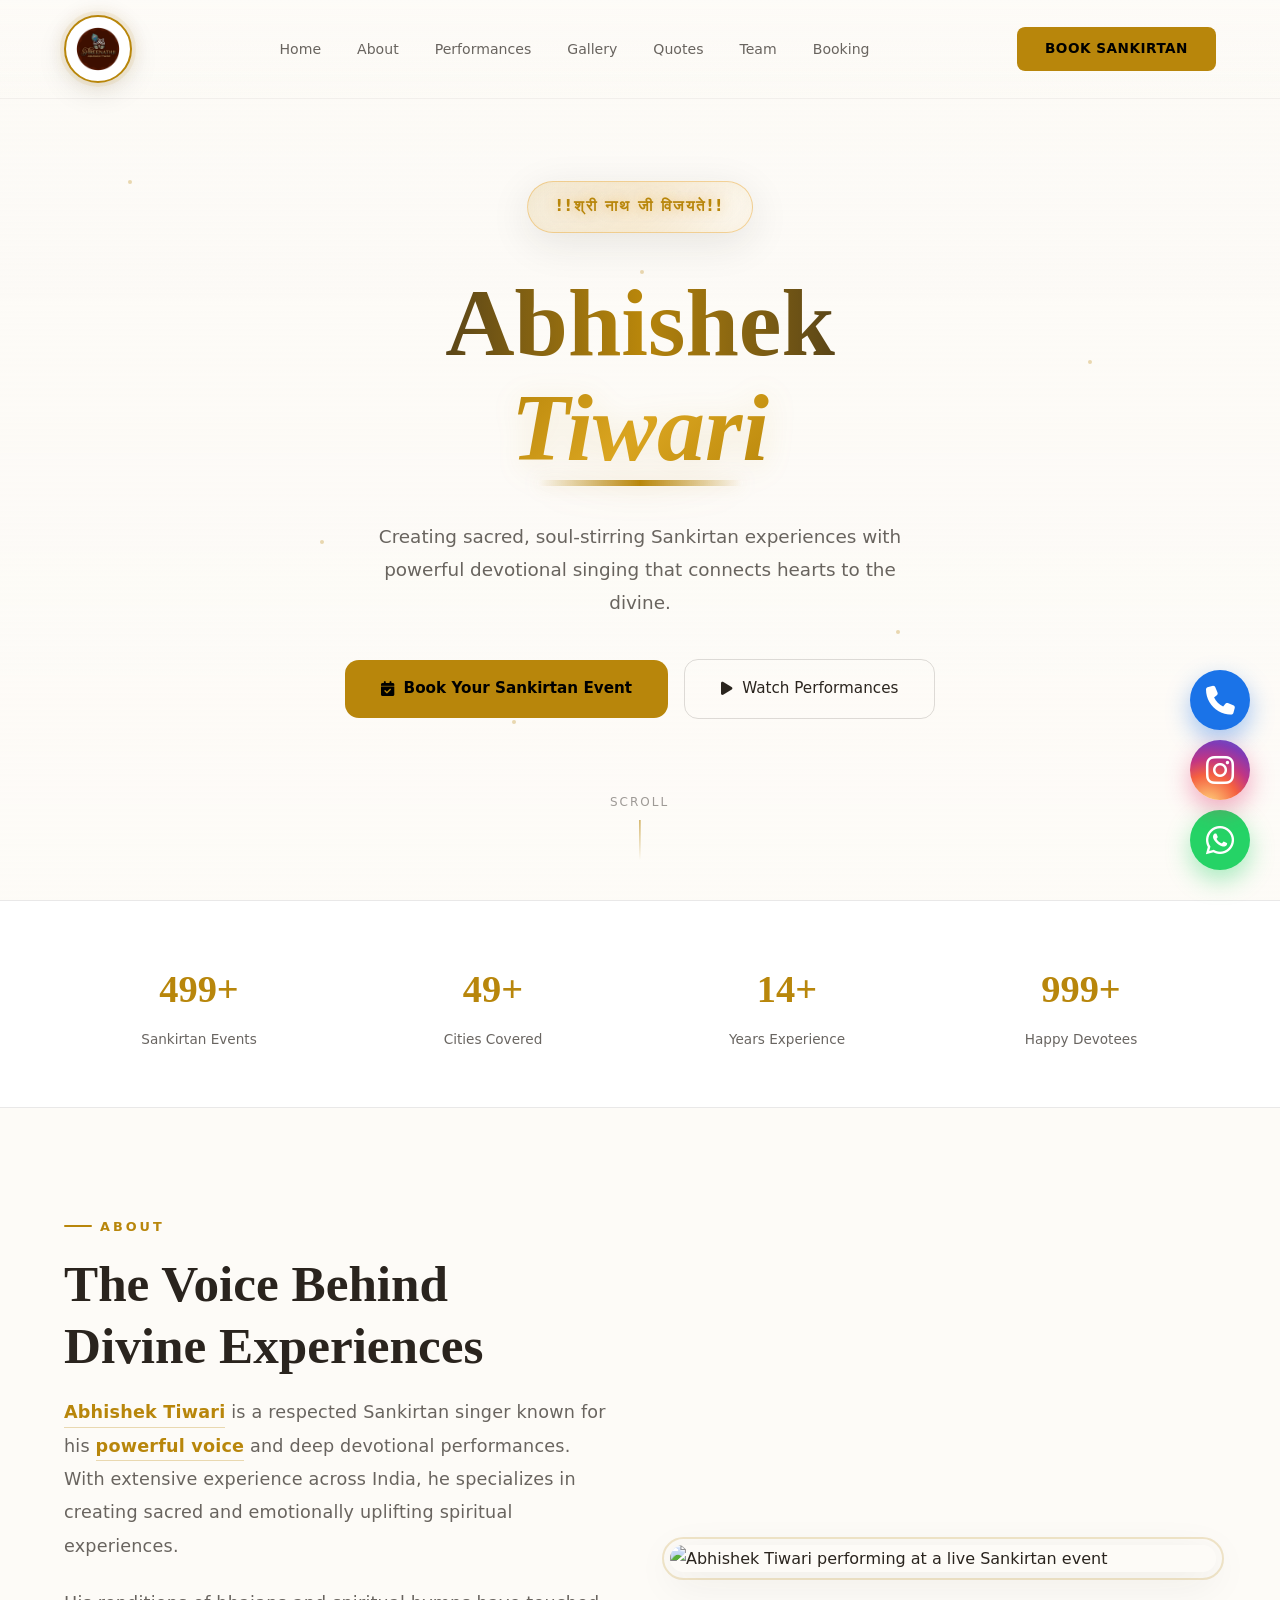
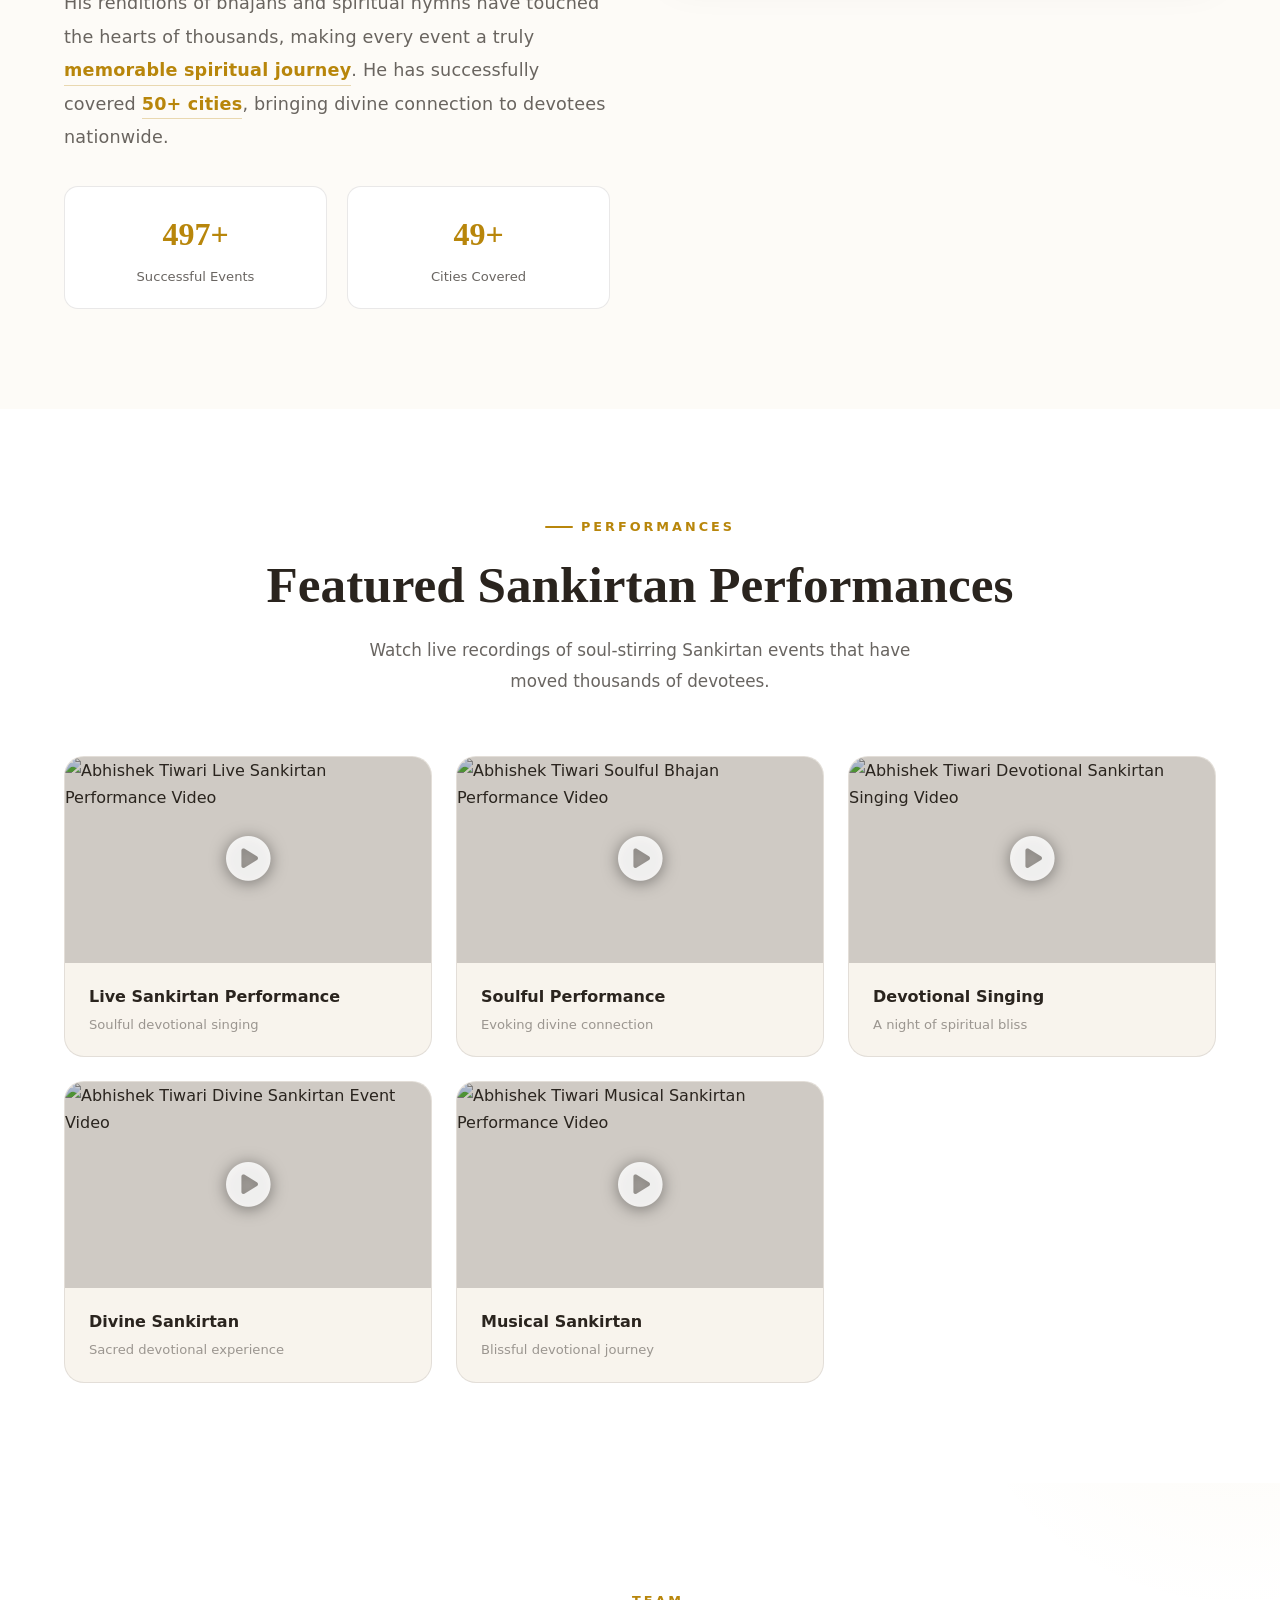
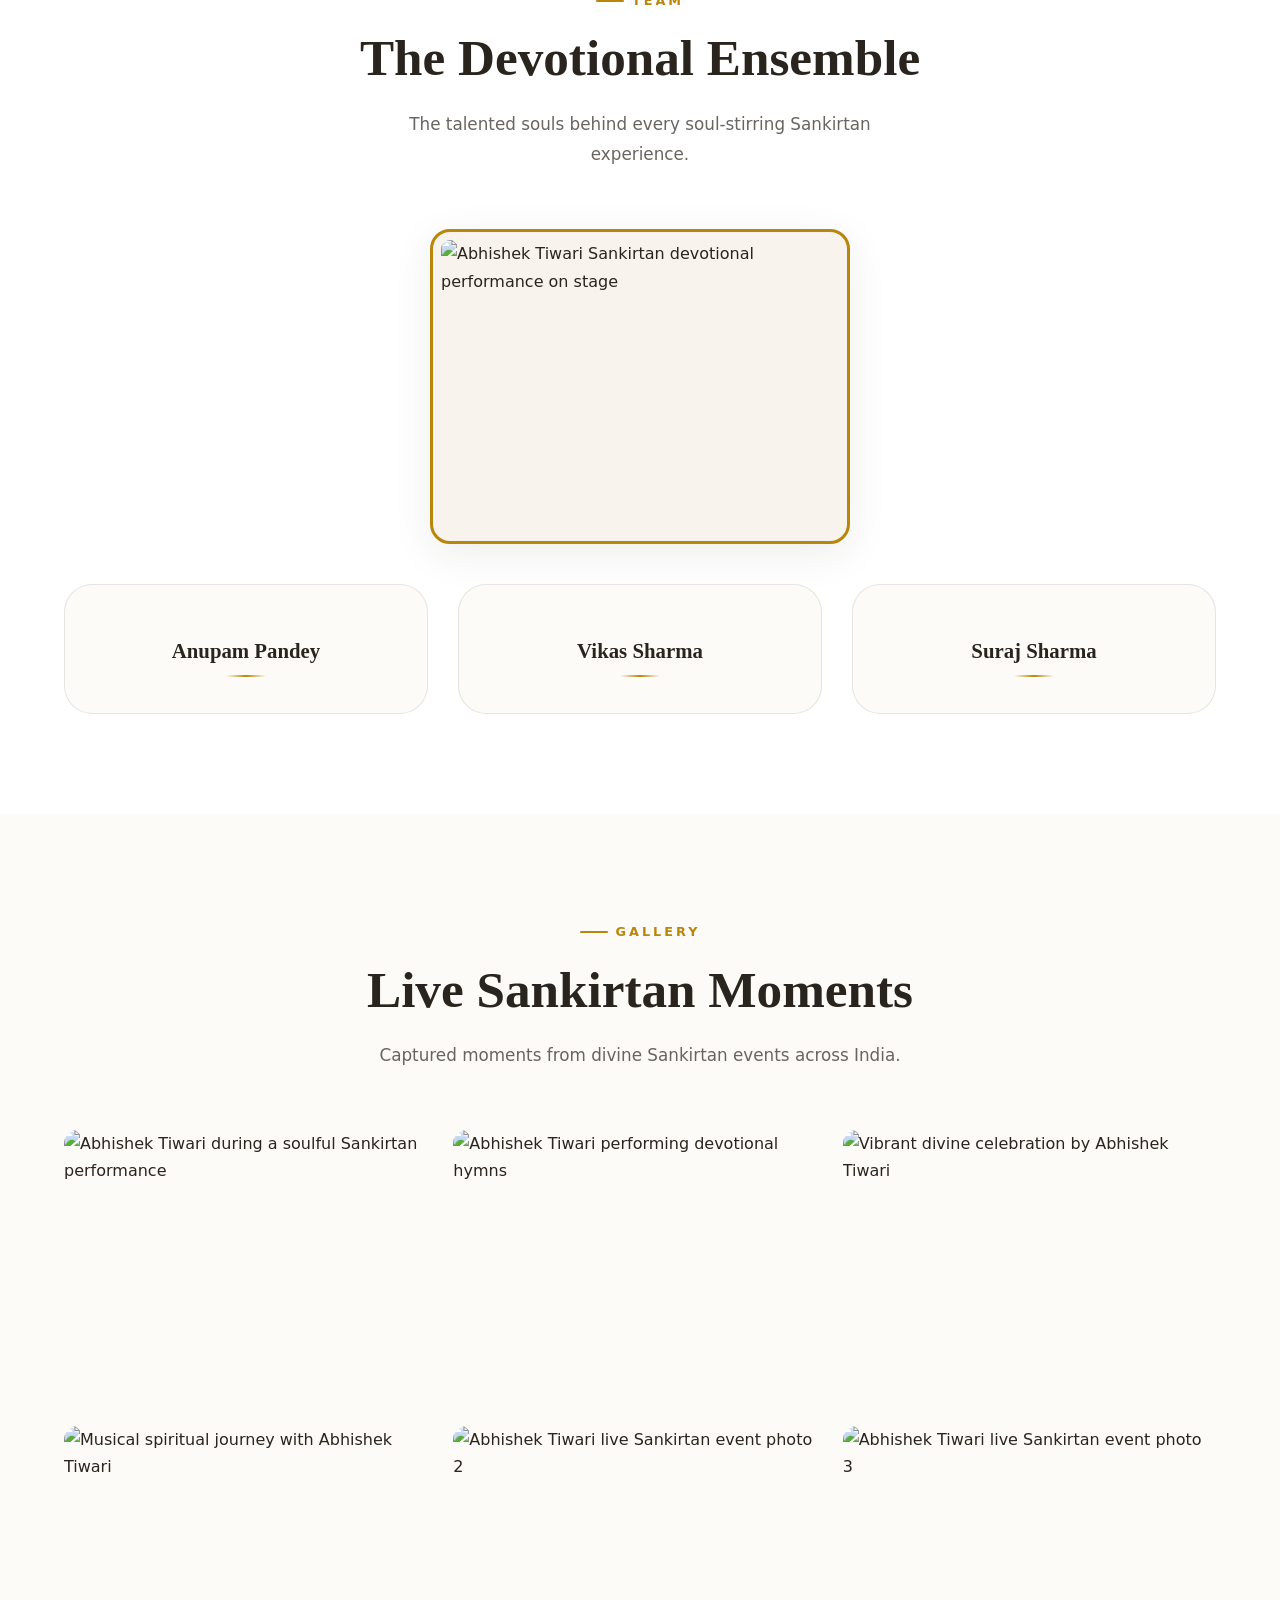
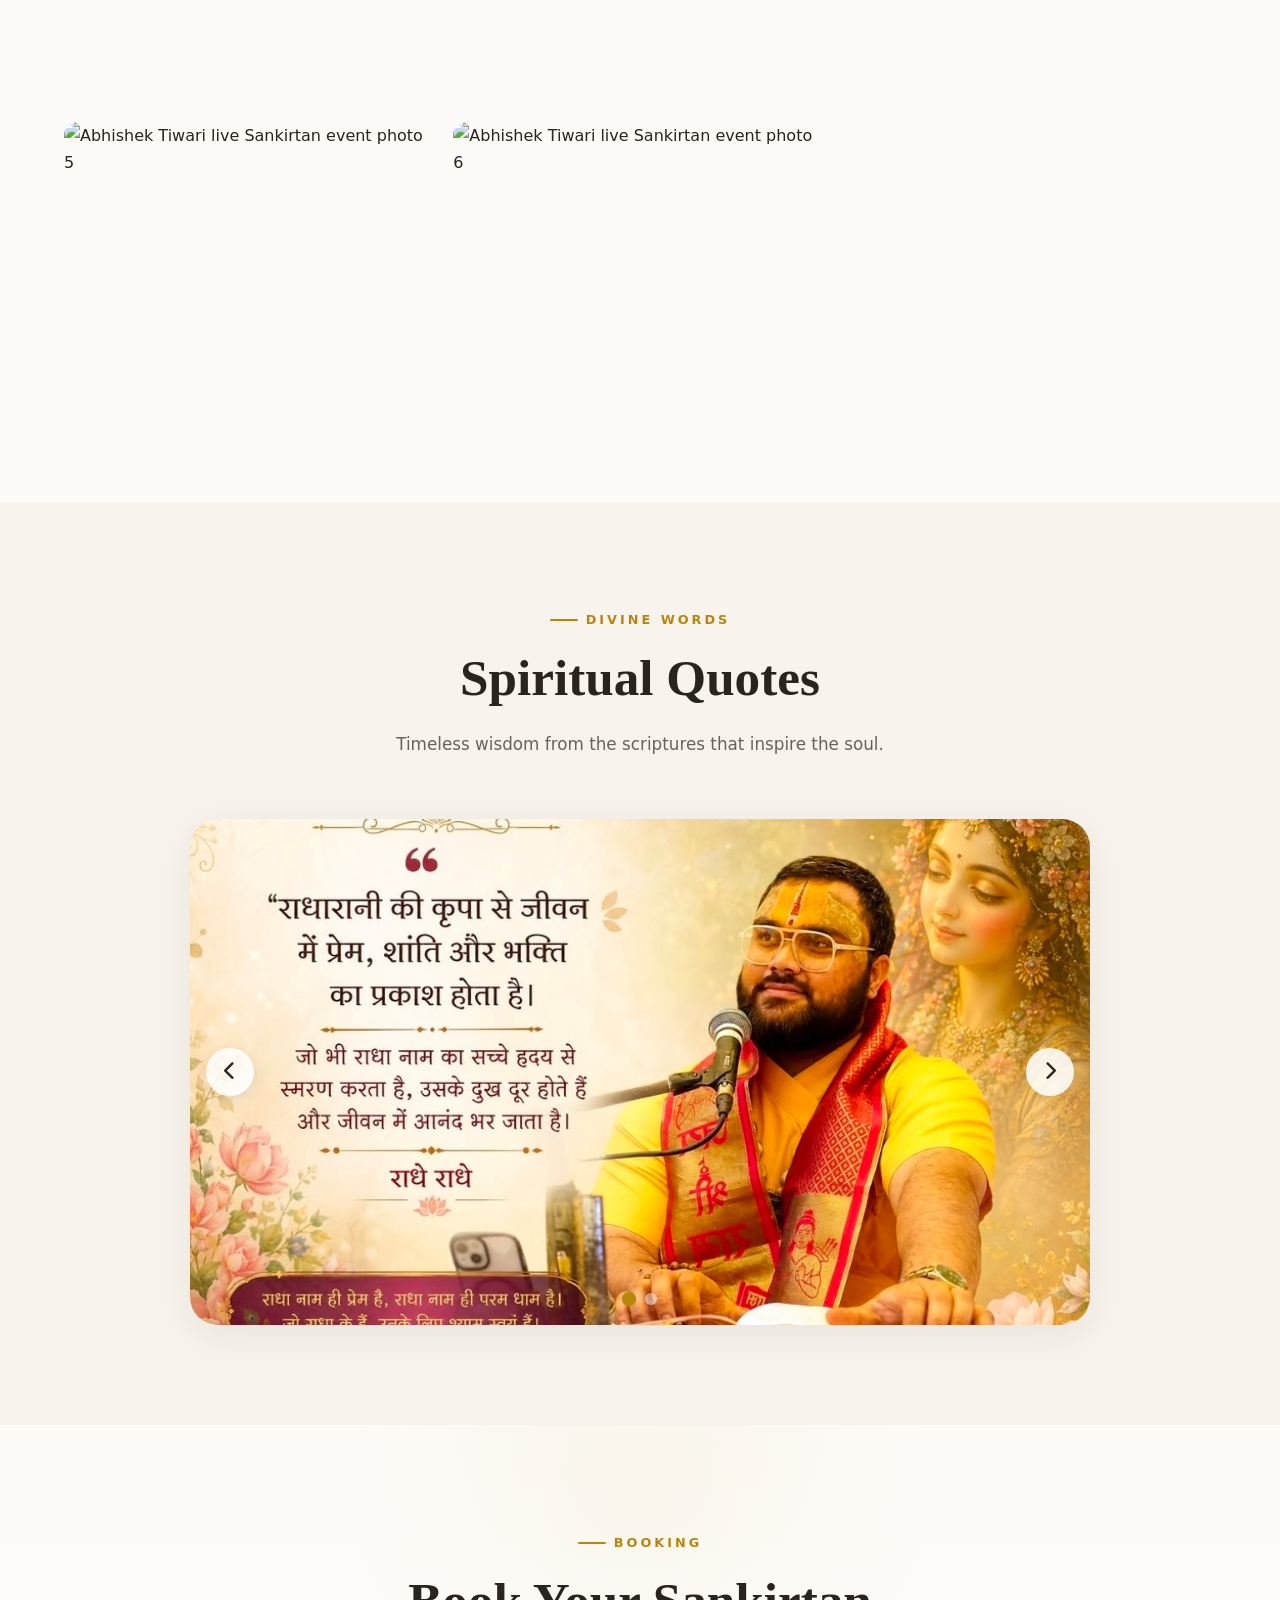
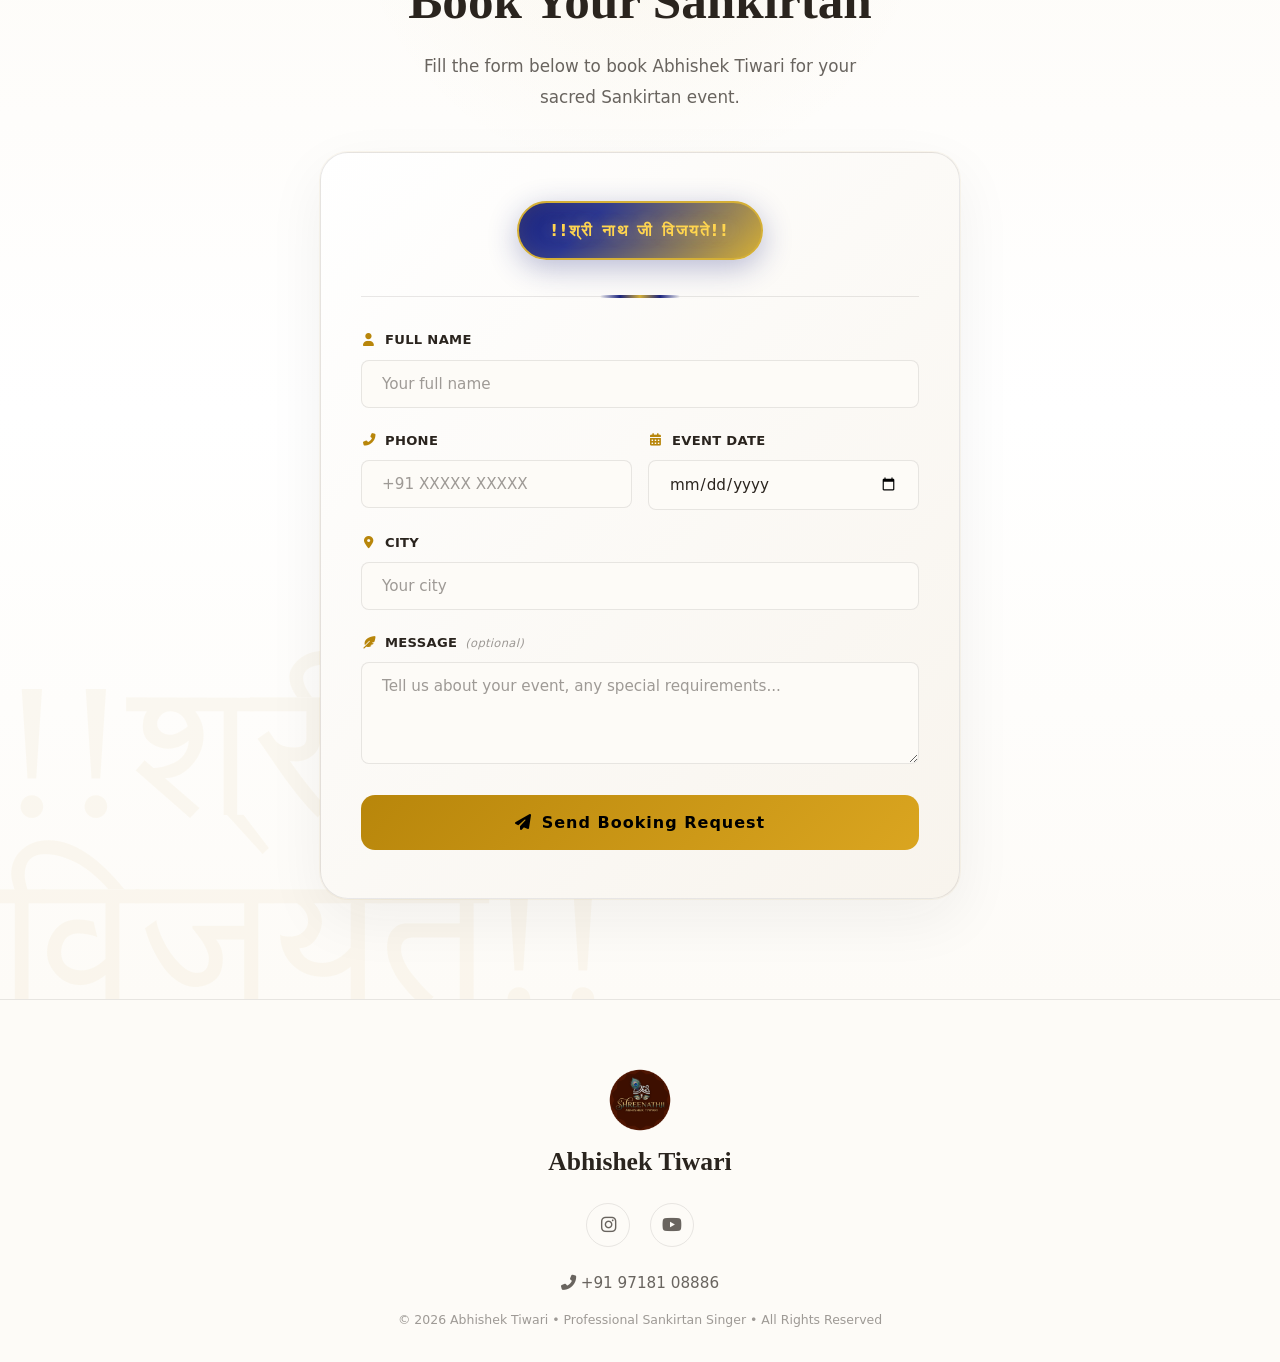
==== commit feb85ff9: "Add sideways auto-sliding photo slider" ====
--- a/Abishektiwari-bundled.html
+++ b/Abishektiwari-bundled.html
@@ -1237,7 +1237,7 @@
     opacity: 1;
 }
 
-/* ===== QUOTES SECTION ===== */
+/* ===== QUOTES PHOTO SLIDER ===== */
 .quotes-section {
     padding: 100px 0;
     background: var(--clr-surface-2);
@@ -1248,54 +1248,102 @@
     margin-bottom: 60px;
 }
 
-.quotes-grid {
-    display: grid;
-    grid-template-columns: repeat(3, 1fr);
-    gap: 24px;
-}
-
-.quote-card {
-    background: var(--clr-surface);
-    border: 1px solid var(--clr-border);
-    border-radius: var(--radius-lg);
-    padding: 36px 28px;
-    text-align: center;
+.photo-slider {
+    position: relative;
+    max-width: 900px;
+    margin: 0 auto;
+    overflow: hidden;
+    border-radius: var(--radius-xl);
+    box-shadow: var(--shadow-card);
+}
+
+.slider-track {
+    display: flex;
+    transition: transform 0.6s cubic-bezier(0.4, 0, 0.2, 1);
+}
+
+.slide {
+    min-width: 100%;
+    aspect-ratio: 16/9;
+}
+
+.slide img {
+    width: 100%;
+    height: 100%;
+    object-fit: cover;
+    display: block;
+}
+
+.slider-arrows {
+    position: absolute;
+    top: 50%;
+    left: 0;
+    right: 0;
+    transform: translateY(-50%);
+    display: flex;
+    justify-content: space-between;
+    padding: 0 16px;
+    pointer-events: none;
+    z-index: 2;
+}
+
+.arrow {
+    width: 48px;
+    height: 48px;
+    border-radius: 50%;
+    background: rgba(255,255,255,0.85);
+    border: none;
+    cursor: pointer;
+    display: flex;
+    align-items: center;
+    justify-content: center;
+    font-size: 1.2rem;
+    color: var(--clr-text);
     transition: all var(--transition-fast);
-}
-
-.quote-card:hover {
-    border-color: var(--clr-accent);
-    transform: translateY(-6px);
-    box-shadow: var(--shadow-glow);
-}
-
-.quote-icon {
-    font-size: 1.8rem;
-    color: var(--clr-accent);
-    opacity: 0.3;
-    margin-bottom: 16px;
-}
-
-.quote-text {
-    font-size: 1.05rem;
-    line-height: 1.8;
-    color: var(--clr-text);
-    font-style: italic;
-    margin-bottom: 16px;
-}
-
-.quote-author {
-    font-size: 0.82rem;
-    color: var(--clr-accent);
-    font-weight: 500;
+    pointer-events: auto;
+    box-shadow: 0 4px 15px rgba(0,0,0,0.1);
+}
+
+.arrow:hover {
+    background: #fff;
+    transform: scale(1.1);
+}
+
+.slider-dots {
+    position: absolute;
+    bottom: 20px;
+    left: 50%;
+    transform: translateX(-50%);
+    display: flex;
+    gap: 10px;
+    z-index: 2;
+}
+
+.dot {
+    width: 12px;
+    height: 12px;
+    border-radius: 50%;
+    background: rgba(255,255,255,0.5);
+    cursor: pointer;
+    transition: all var(--transition-fast);
+}
+
+.dot.active {
+    background: var(--clr-accent);
+    transform: scale(1.2);
 }
 
 @media (max-width: 768px) {
-    .quotes-grid {
-        grid-template-columns: 1fr;
-    }
     .quotes-section {
         padding: 60px 0;
+    }
+    .slide {
+        aspect-ratio: 4/3;
+    }
+    .arrow {
+        width: 36px;
+        height: 36px;
+        font-size: 0.9rem;
     }
 }
 
@@ -2657,21 +2705,22 @@
                 <p class="section-subtitle" style="margin: 0 auto;">Timeless wisdom from the scriptures that inspire the soul.</p>
             </div>
 
-            <div class="quotes-grid">
-                <div class="quote-card reveal delay-1">
-                    <i class="fas fa-quote-left quote-icon"></i>
-                    <p class="quote-text">The mind is everything. What you think you become.</p>
-                    <p class="quote-author">— Lord Krishna, Bhagavad Gita</p>
+            <div class="photo-slider" id="photoSlider">
+                <div class="slider-track">
+                    <div class="slide">
+                        <img src="assets/images/quotes1.jpg" alt="Spiritual moment" loading="lazy">
+                    </div>
+                    <div class="slide">
+                        <img src="assets/images/quotes1.jpg" alt="Spiritual moment" loading="lazy">
+                    </div>
                 </div>
-                <div class="quote-card reveal delay-2">
-                    <i class="fas fa-quote-left quote-icon"></i>
-                    <p class="quote-text">When the power of love overcomes the love of power, the world will know peace.</p>
-                    <p class="quote-author">— Sri Sri Ravi Shankar</p>
+                <div class="slider-arrows">
+                    <button class="arrow arrow-prev"><i class="fas fa-chevron-left"></i></button>
+                    <button class="arrow arrow-next"><i class="fas fa-chevron-right"></i></button>
                 </div>
-                <div class="quote-card reveal delay-3">
-                    <i class="fas fa-quote-left quote-icon"></i>
-                    <p class="quote-text">Arise! Awake! Stop not until the goal is reached.</p>
-                    <p class="quote-author">— Swami Vivekananda</p>
+                <div class="slider-dots">
+                    <span class="dot active" data-index="0"></span>
+                    <span class="dot" data-index="1"></span>
                 </div>
             </div>
         </div>
@@ -3051,6 +3100,34 @@
         }
     });
 
+    // ===== PHOTO SLIDER =====
+    const sliderTrack = document.querySelector('.slider-track');
+    if (sliderTrack) {
+        const slides = sliderTrack.querySelectorAll('.slide');
+        const dots = document.querySelectorAll('.photo-slider .dot');
+        const prevBtn = document.querySelector('.arrow-prev');
+        const nextBtn = document.querySelector('.arrow-next');
+        let current = 0;
+        let interval;
+
+        function goTo(index) {
+            if (index < 0) index = slides.length - 1;
+            if (index >= slides.length) index = 0;
+            sliderTrack.style.transform = `translateX(-${index * 100}%)`;
+            dots.forEach(d => d.classList.remove('active'));
+            dots[index].classList.add('active');
+            current = index;
+        }
+
+        function nextSlide() { goTo(current + 1); }
+        function prevSlide() { goTo(current - 1); }
+
+        nextBtn.addEventListener('click', () => { clearInterval(interval); nextSlide(); interval = setInterval(nextSlide, 4000); });
+        prevBtn.addEventListener('click', () => { clearInterval(interval); prevSlide(); interval = setInterval(nextSlide, 4000); });
+        dots.forEach(d => d.addEventListener('click', function() { clearInterval(interval); goTo(parseInt(this.dataset.index)); interval = setInterval(nextSlide, 4000); }));
+
+        interval = setInterval(nextSlide, 4000);
+    }
 });
 
 </script>
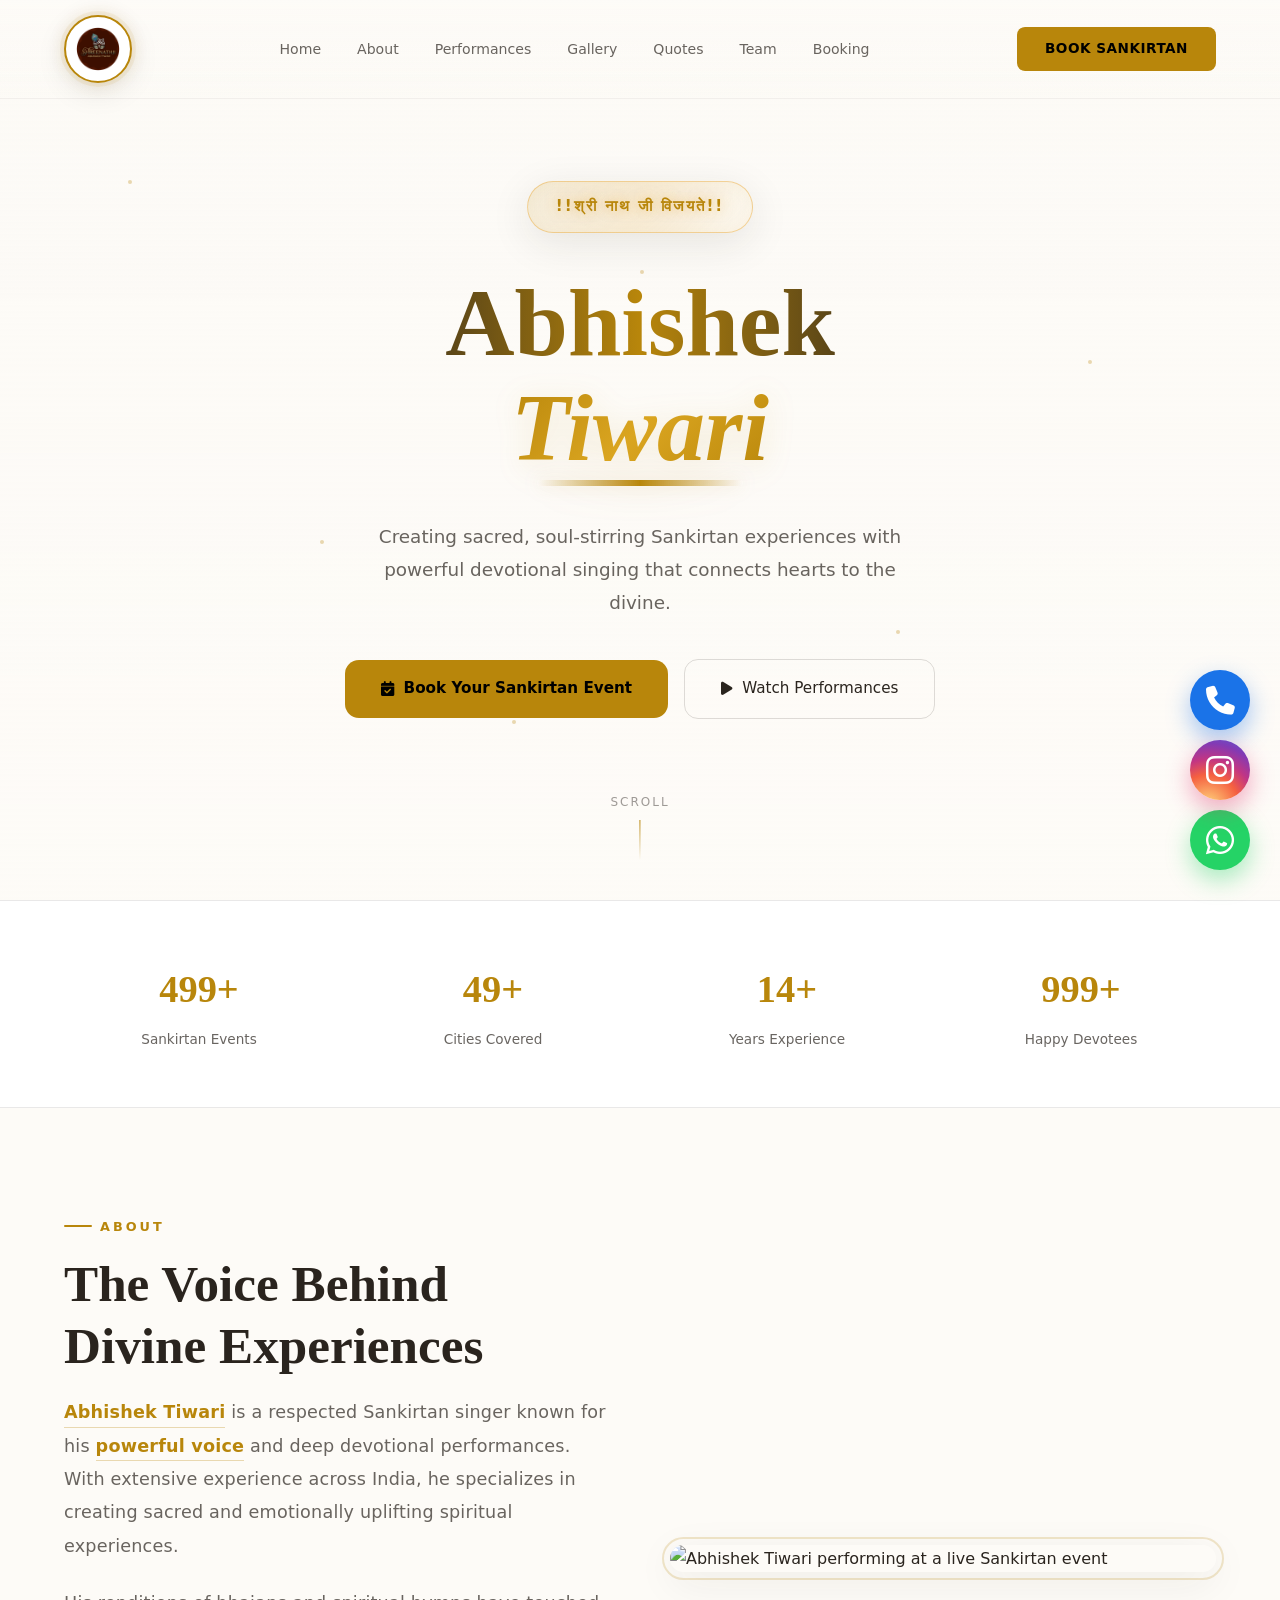
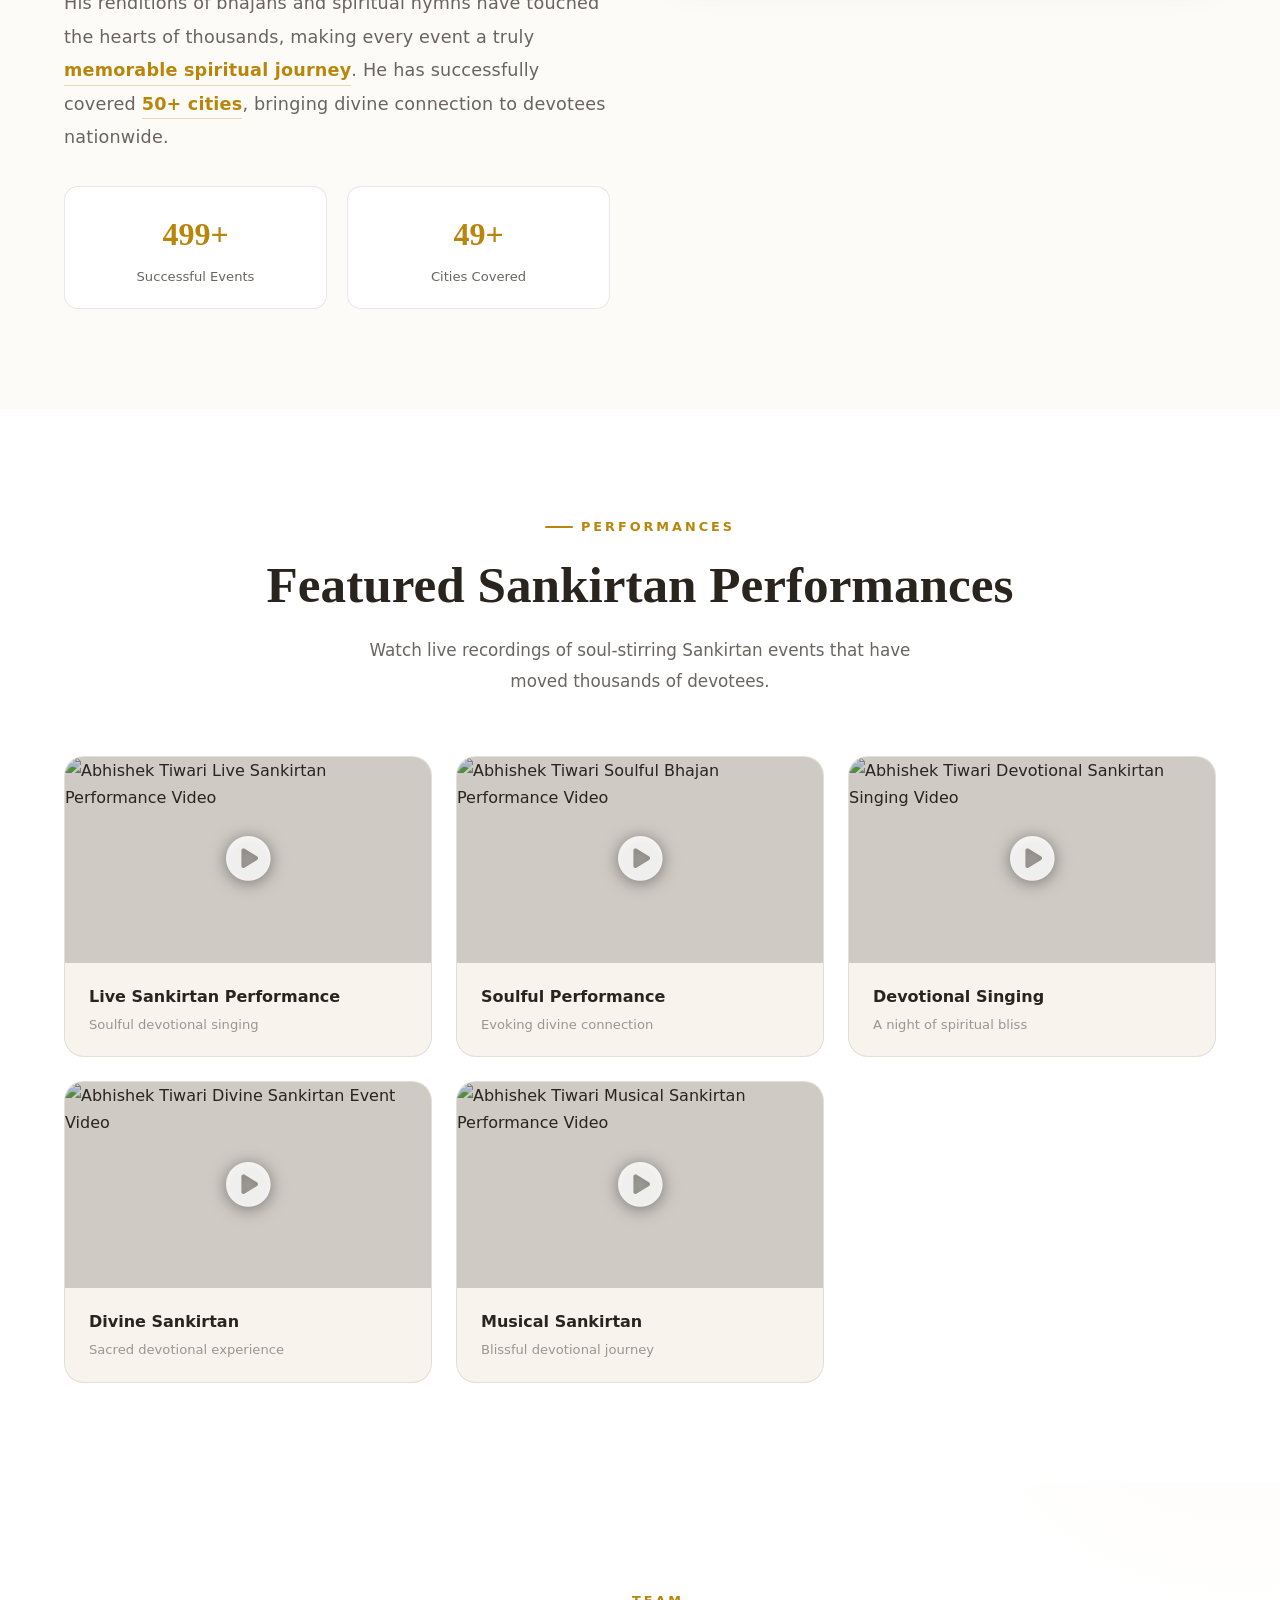
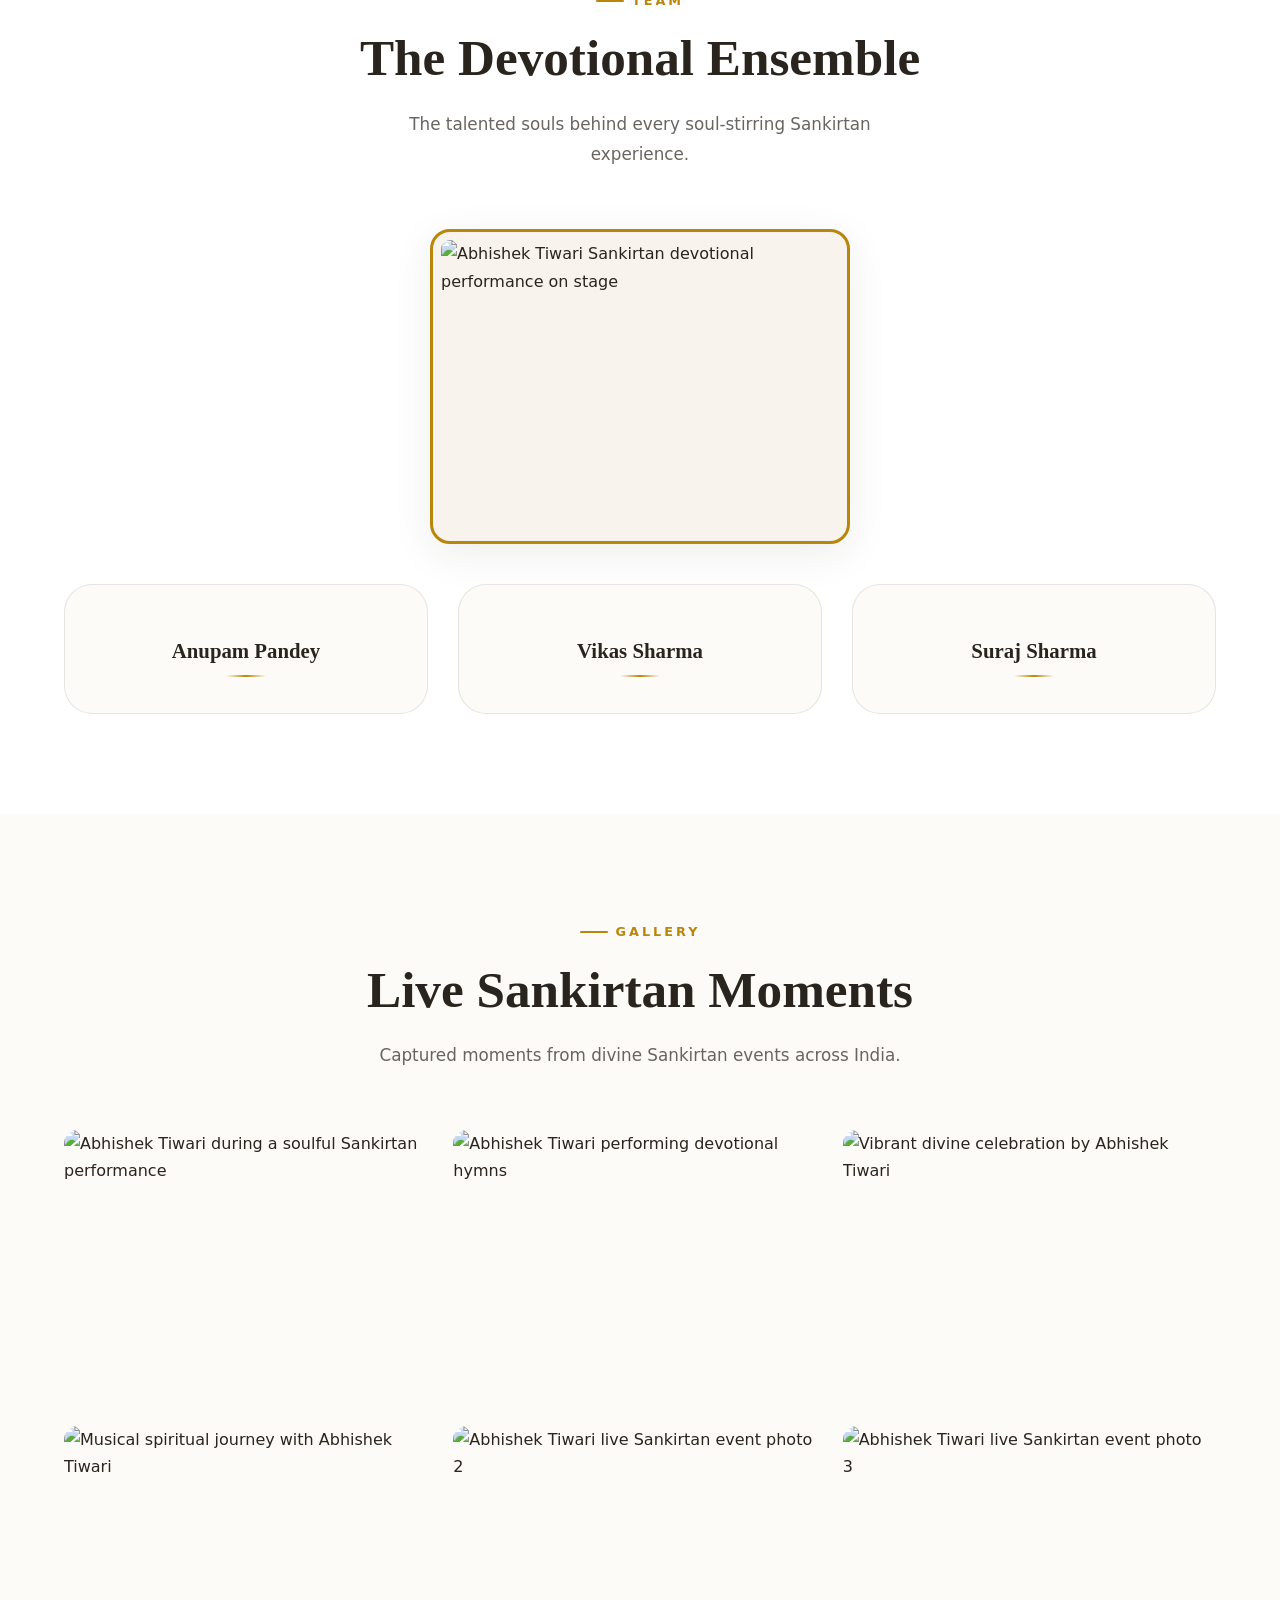
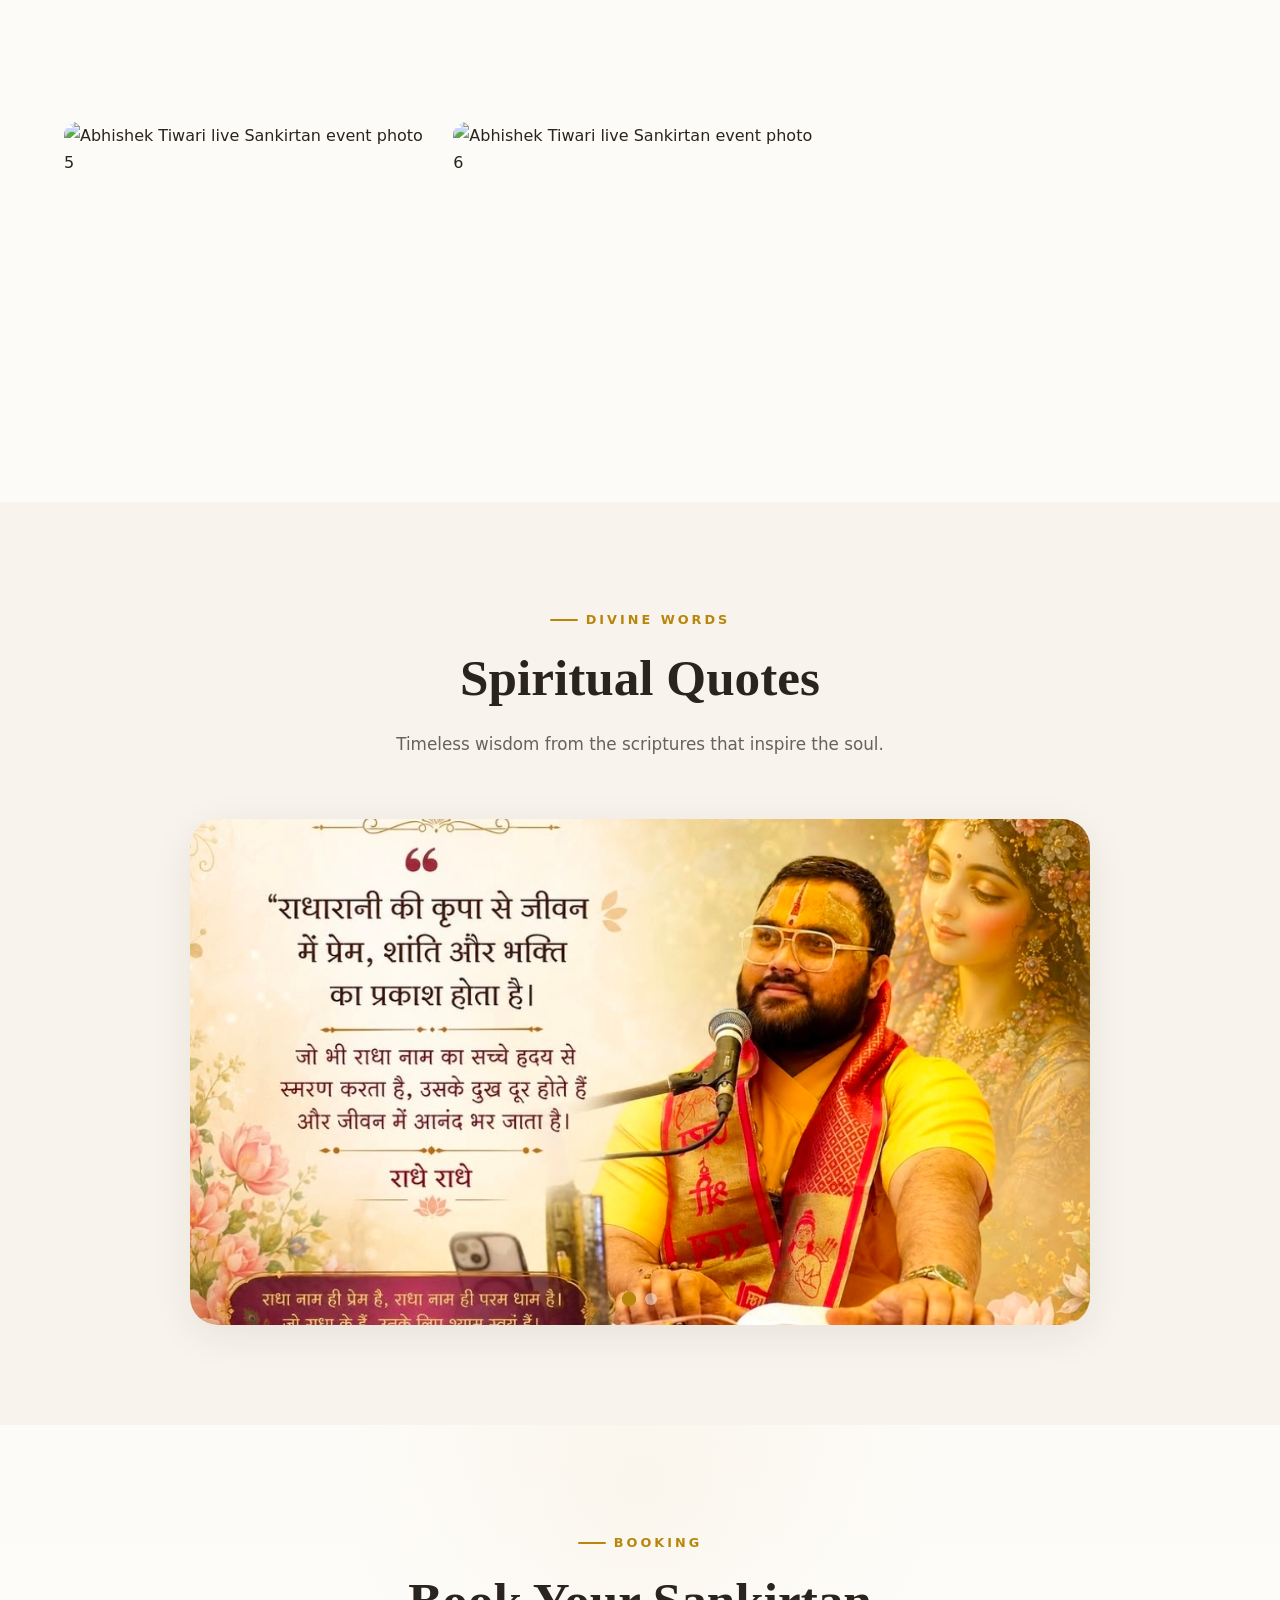
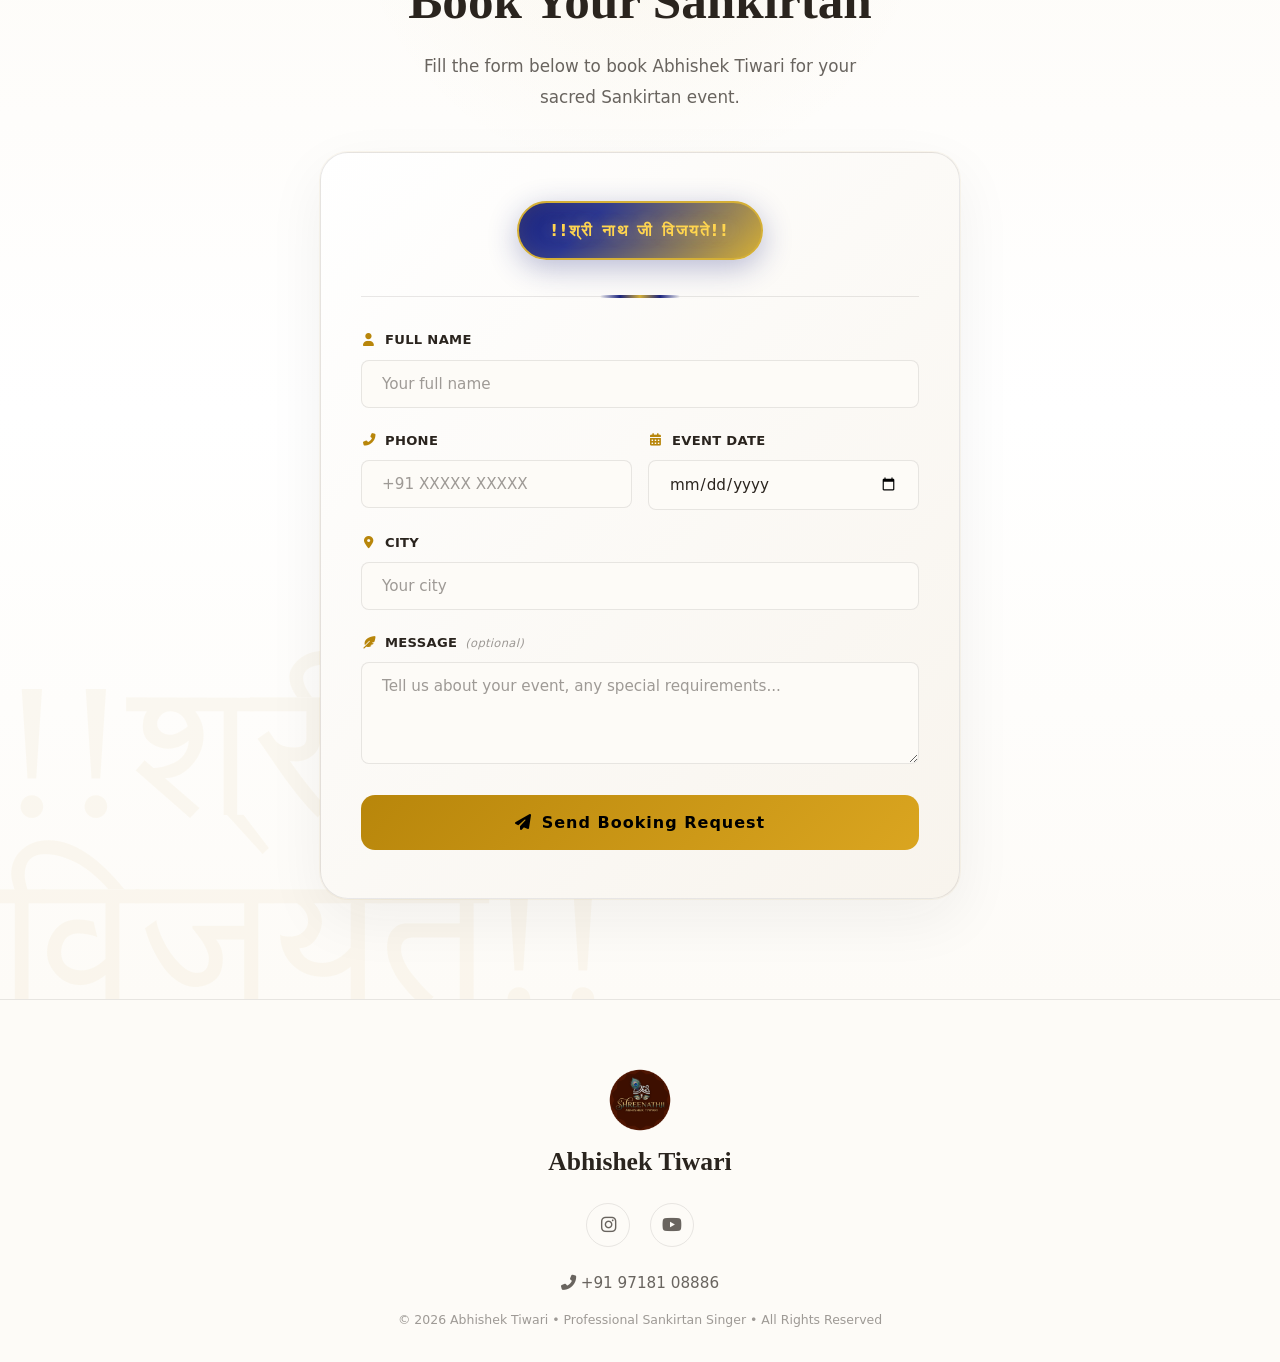
==== commit d65838a7: "Remove arrow buttons from photo slider" ====
--- a/Abishektiwari-bundled.html
+++ b/Abishektiwari-bundled.html
@@ -1274,41 +1274,6 @@
     display: block;
 }
 
-.slider-arrows {
-    position: absolute;
-    top: 50%;
-    left: 0;
-    right: 0;
-    transform: translateY(-50%);
-    display: flex;
-    justify-content: space-between;
-    padding: 0 16px;
-    pointer-events: none;
-    z-index: 2;
-}
-
-.arrow {
-    width: 48px;
-    height: 48px;
-    border-radius: 50%;
-    background: rgba(255,255,255,0.85);
-    border: none;
-    cursor: pointer;
-    display: flex;
-    align-items: center;
-    justify-content: center;
-    font-size: 1.2rem;
-    color: var(--clr-text);
-    transition: all var(--transition-fast);
-    pointer-events: auto;
-    box-shadow: 0 4px 15px rgba(0,0,0,0.1);
-}
-
-.arrow:hover {
-    background: #fff;
-    transform: scale(1.1);
-}
-
 .slider-dots {
     position: absolute;
     bottom: 20px;
@@ -1339,11 +1304,6 @@
     }
     .slide {
         aspect-ratio: 4/3;
-    }
-    .arrow {
-        width: 36px;
-        height: 36px;
-        font-size: 0.9rem;
     }
 }
 
@@ -2713,10 +2673,6 @@
                     <div class="slide">
                         <img src="assets/images/quotes1.jpg" alt="Spiritual moment" loading="lazy">
                     </div>
-                </div>
-                <div class="slider-arrows">
-                    <button class="arrow arrow-prev"><i class="fas fa-chevron-left"></i></button>
-                    <button class="arrow arrow-next"><i class="fas fa-chevron-right"></i></button>
                 </div>
                 <div class="slider-dots">
                     <span class="dot active" data-index="0"></span>
@@ -3105,8 +3061,6 @@
     if (sliderTrack) {
         const slides = sliderTrack.querySelectorAll('.slide');
         const dots = document.querySelectorAll('.photo-slider .dot');
-        const prevBtn = document.querySelector('.arrow-prev');
-        const nextBtn = document.querySelector('.arrow-next');
         let current = 0;
         let interval;
 
@@ -3120,10 +3074,7 @@
         }
 
         function nextSlide() { goTo(current + 1); }
-        function prevSlide() { goTo(current - 1); }
-
-        nextBtn.addEventListener('click', () => { clearInterval(interval); nextSlide(); interval = setInterval(nextSlide, 4000); });
-        prevBtn.addEventListener('click', () => { clearInterval(interval); prevSlide(); interval = setInterval(nextSlide, 4000); });
+
         dots.forEach(d => d.addEventListener('click', function() { clearInterval(interval); goTo(parseInt(this.dataset.index)); interval = setInterval(nextSlide, 4000); }));
 
         interval = setInterval(nextSlide, 4000);
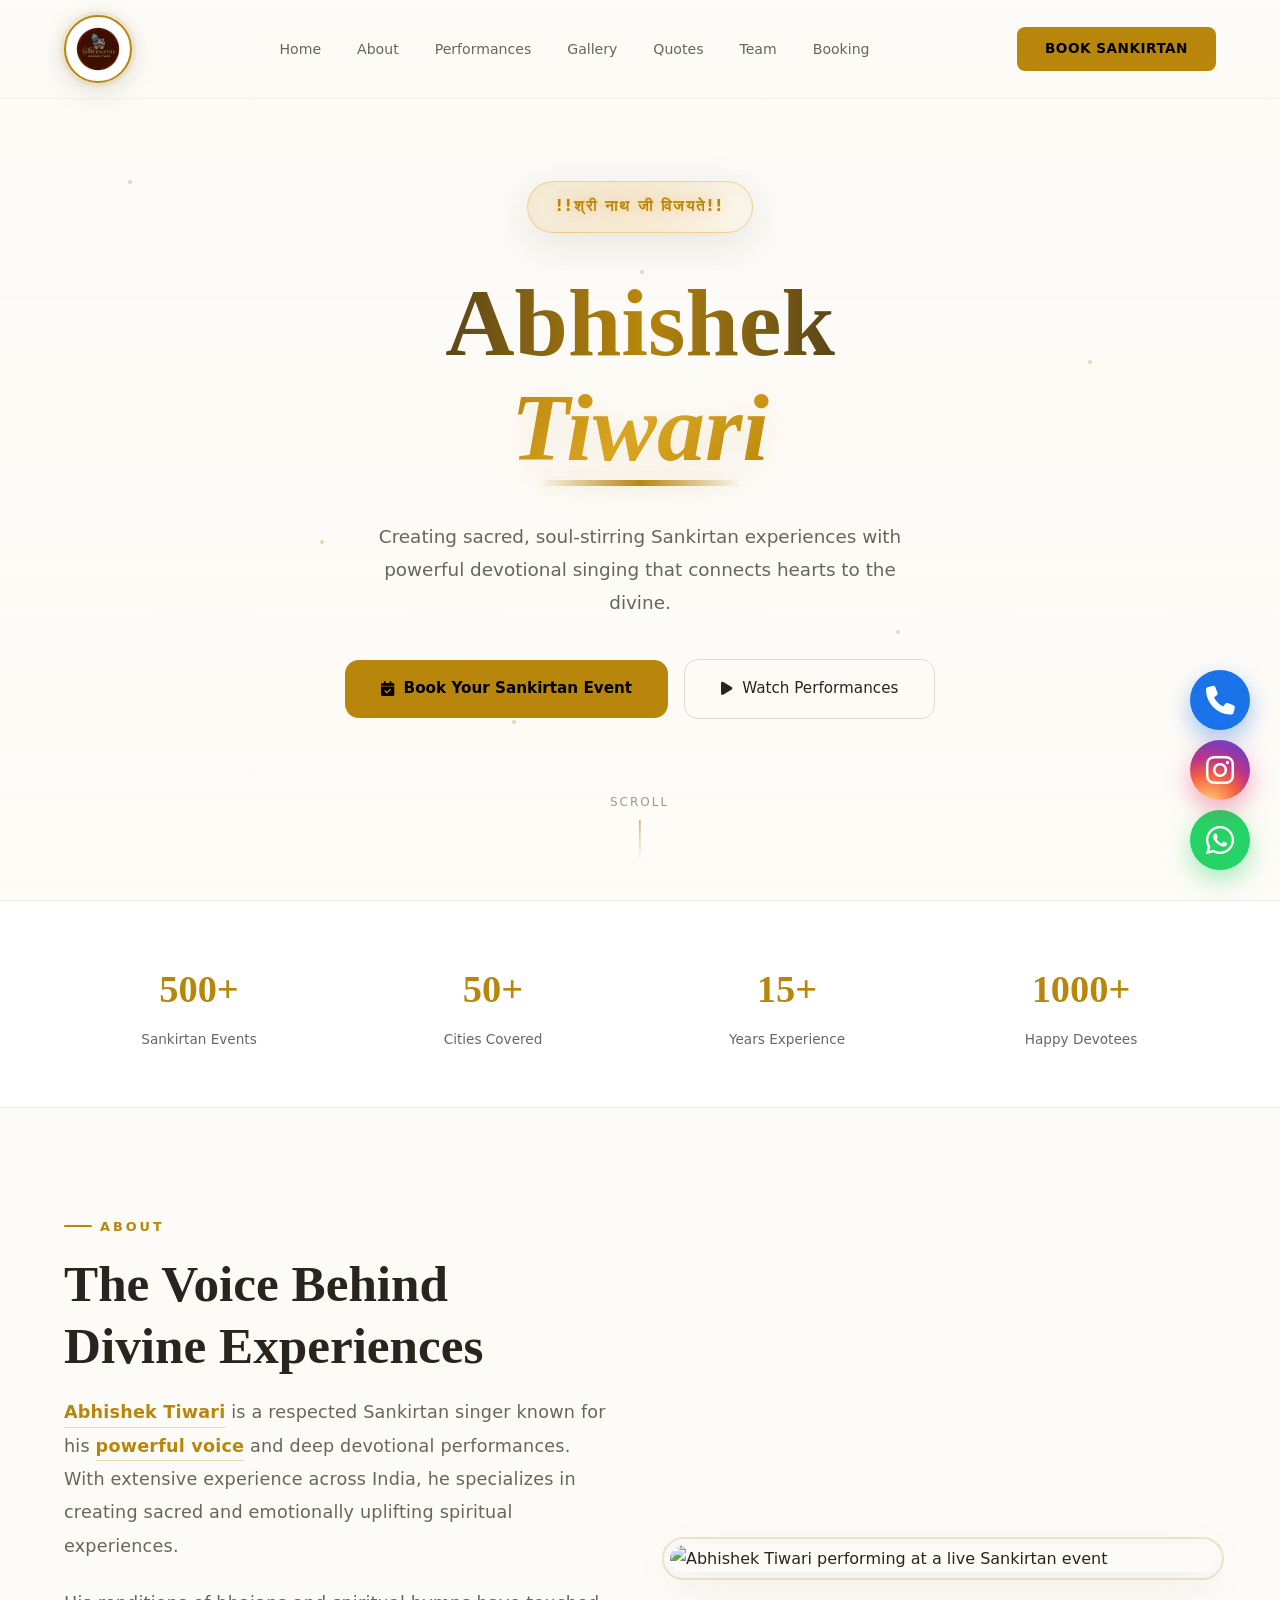
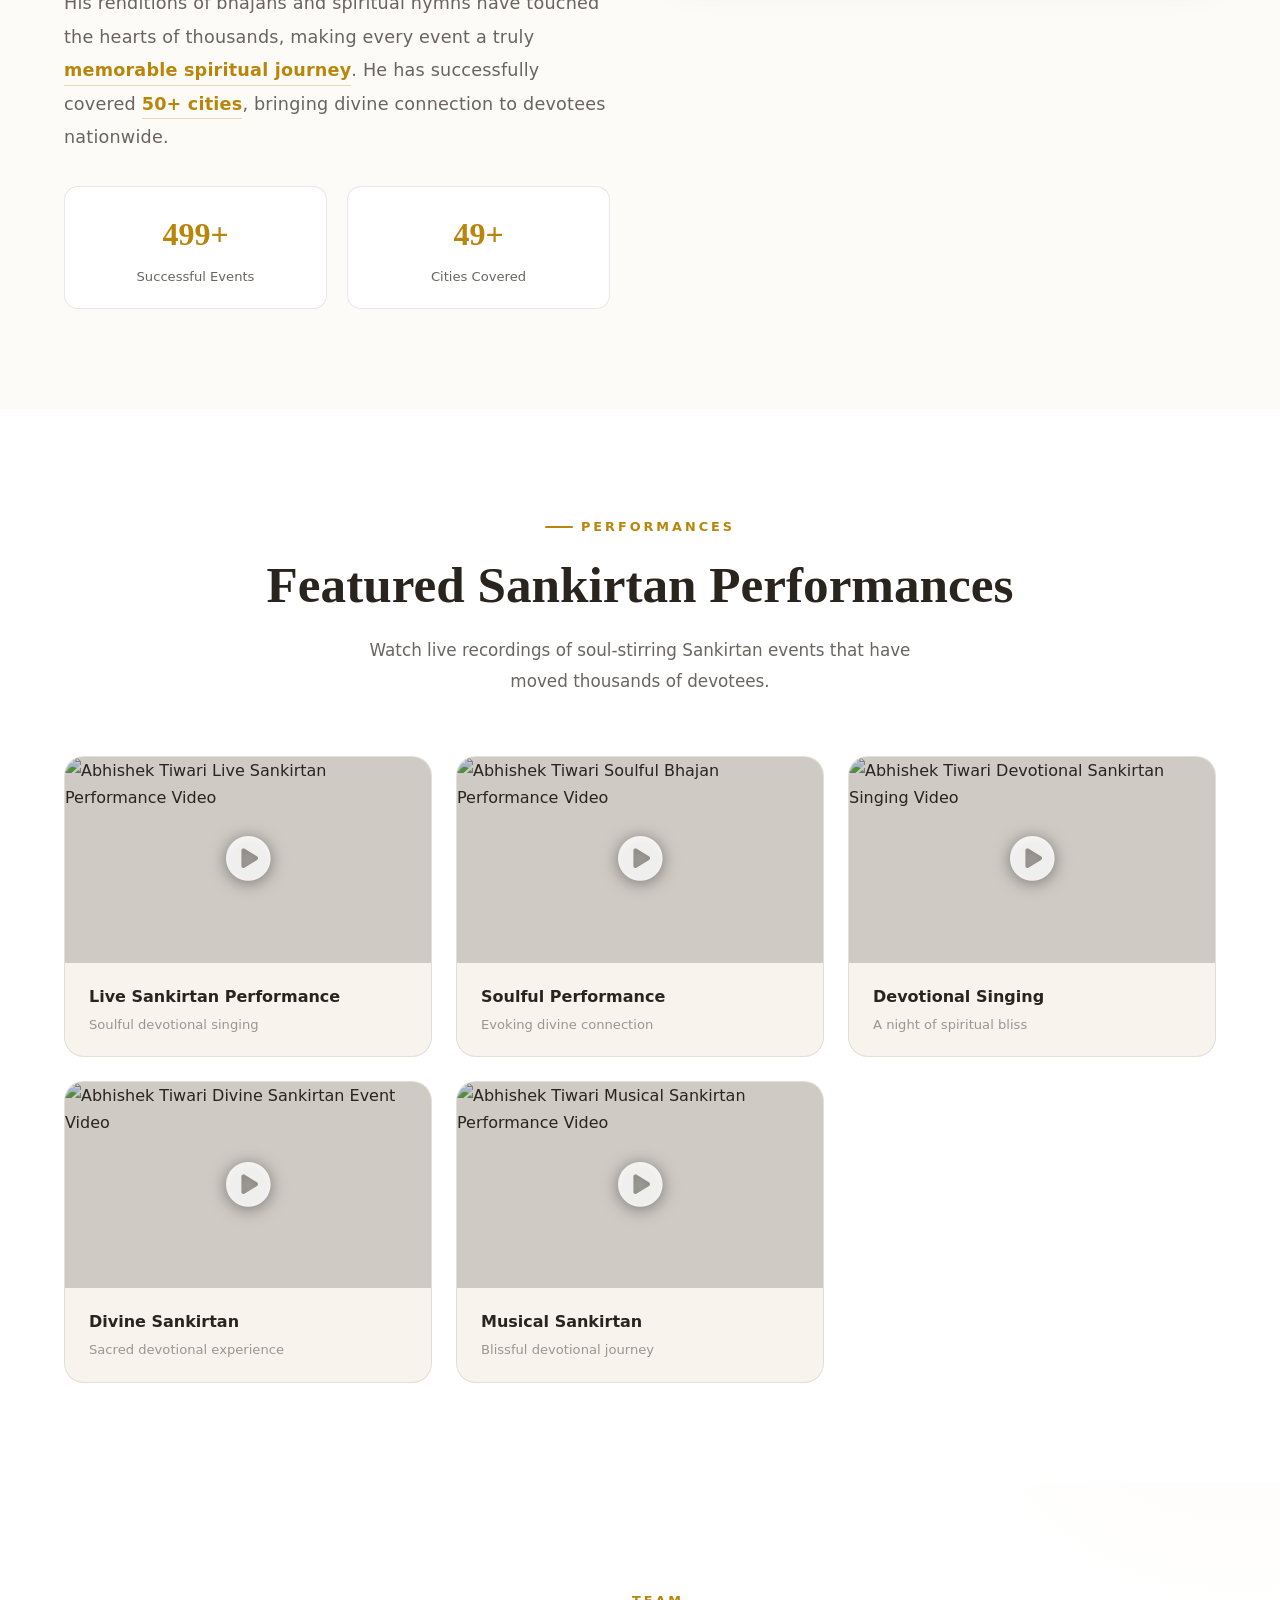
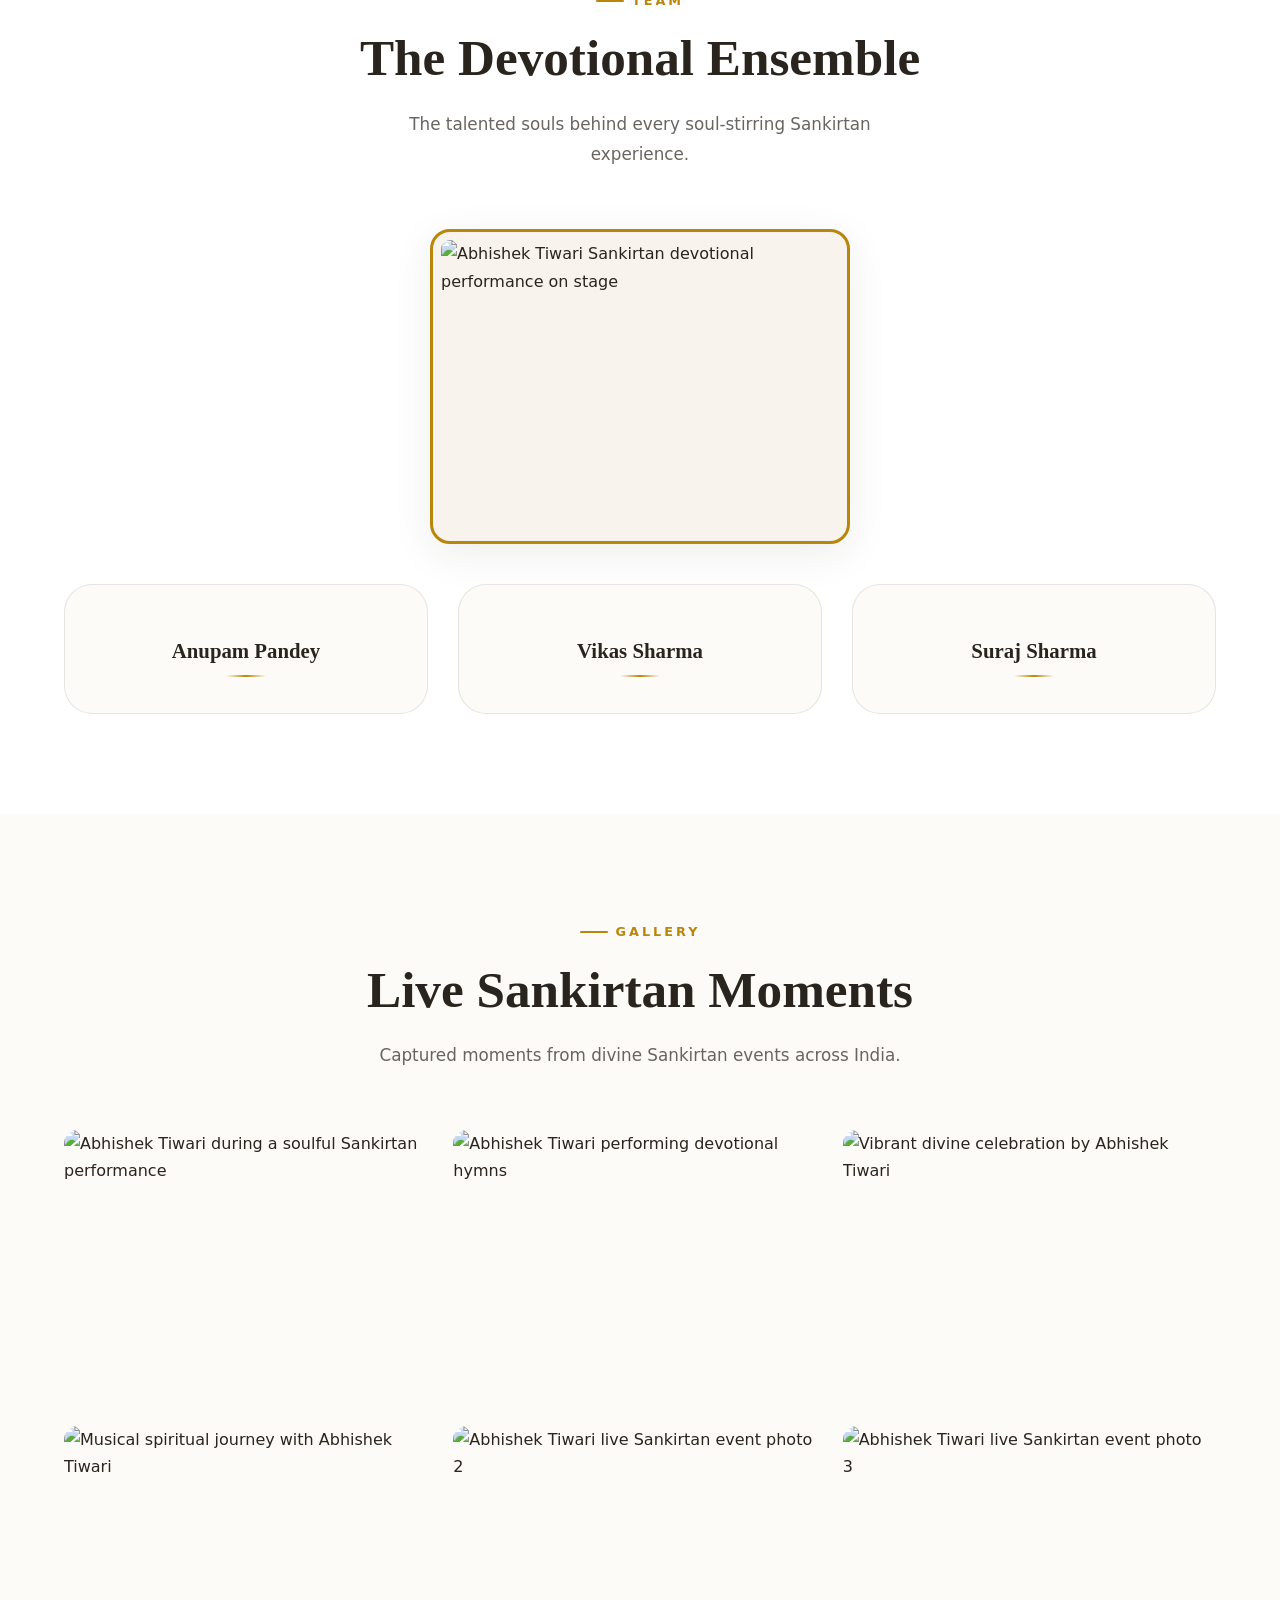
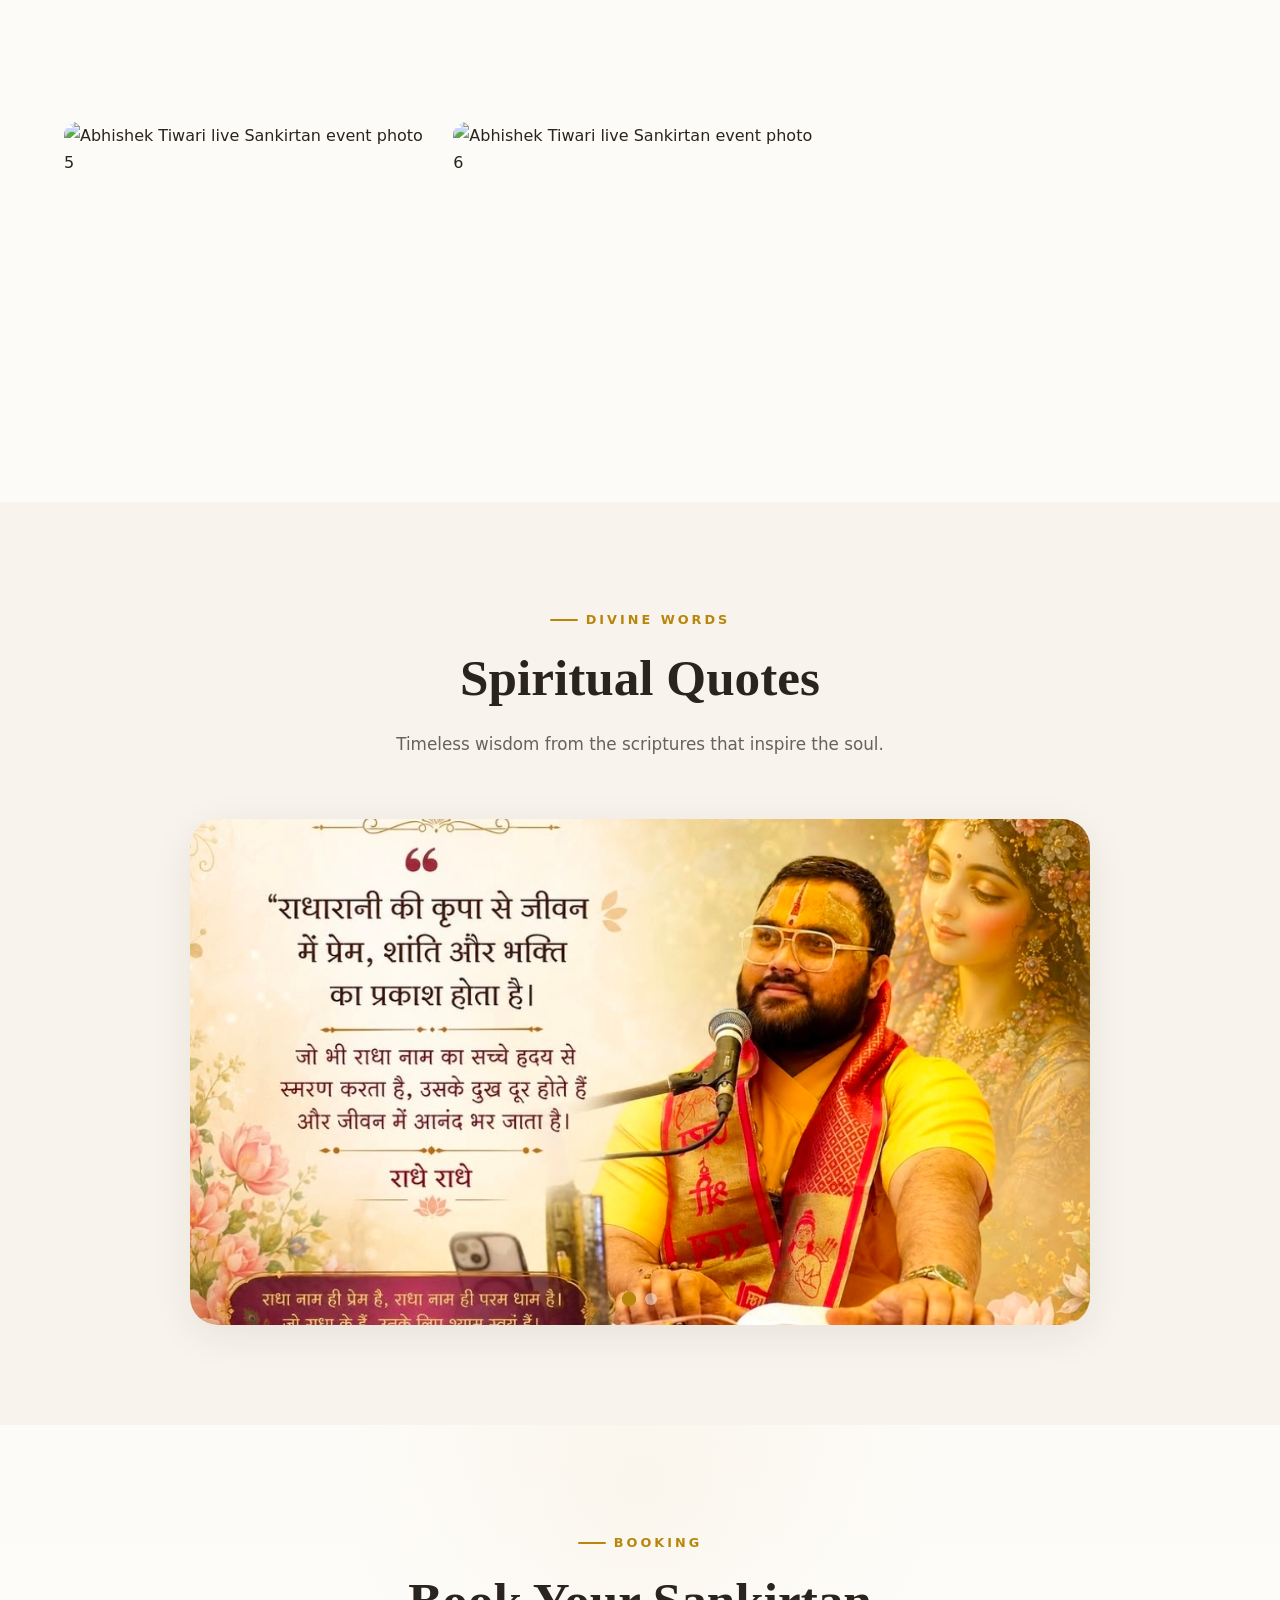
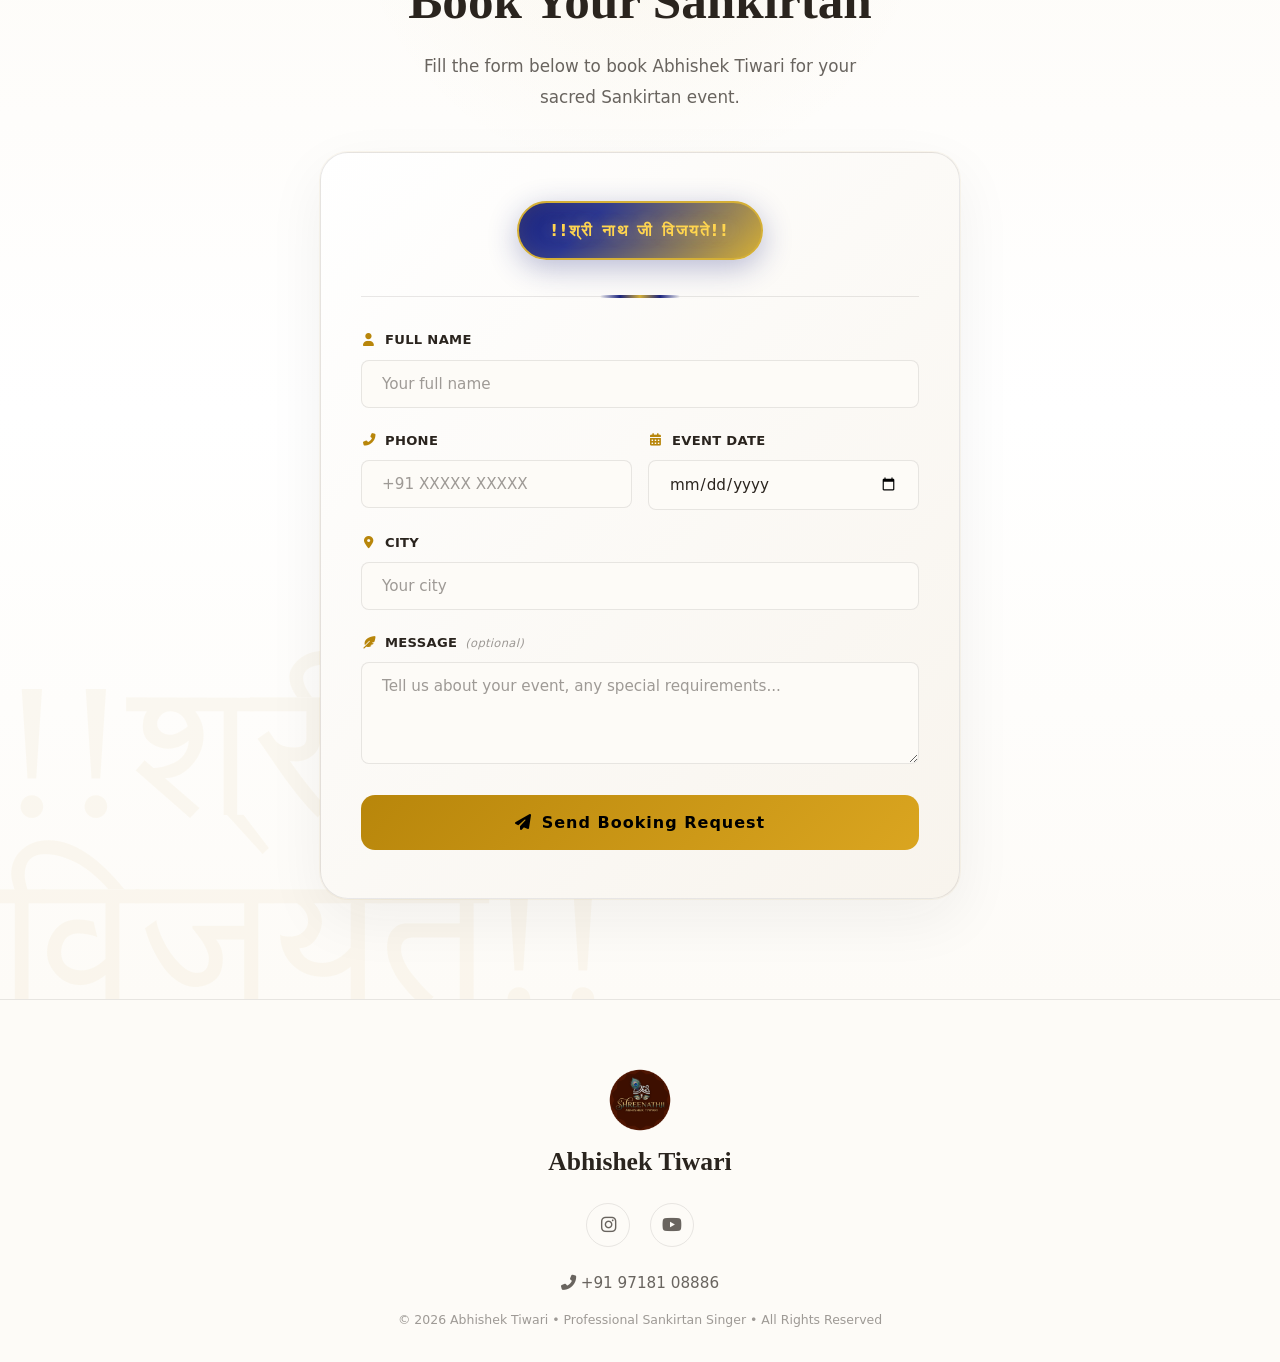
==== commit 0c0a307a: "Add second photo to slider" ====
--- a/Abishektiwari-bundled.html
+++ b/Abishektiwari-bundled.html
@@ -2671,7 +2671,7 @@
                         <img src="assets/images/quotes1.jpg" alt="Spiritual moment" loading="lazy">
                     </div>
                     <div class="slide">
-                        <img src="assets/images/quotes1.jpg" alt="Spiritual moment" loading="lazy">
+                        <img src="assets/images/quotes2.jpg" alt="Spiritual moment" loading="lazy">
                     </div>
                 </div>
                 <div class="slider-dots">
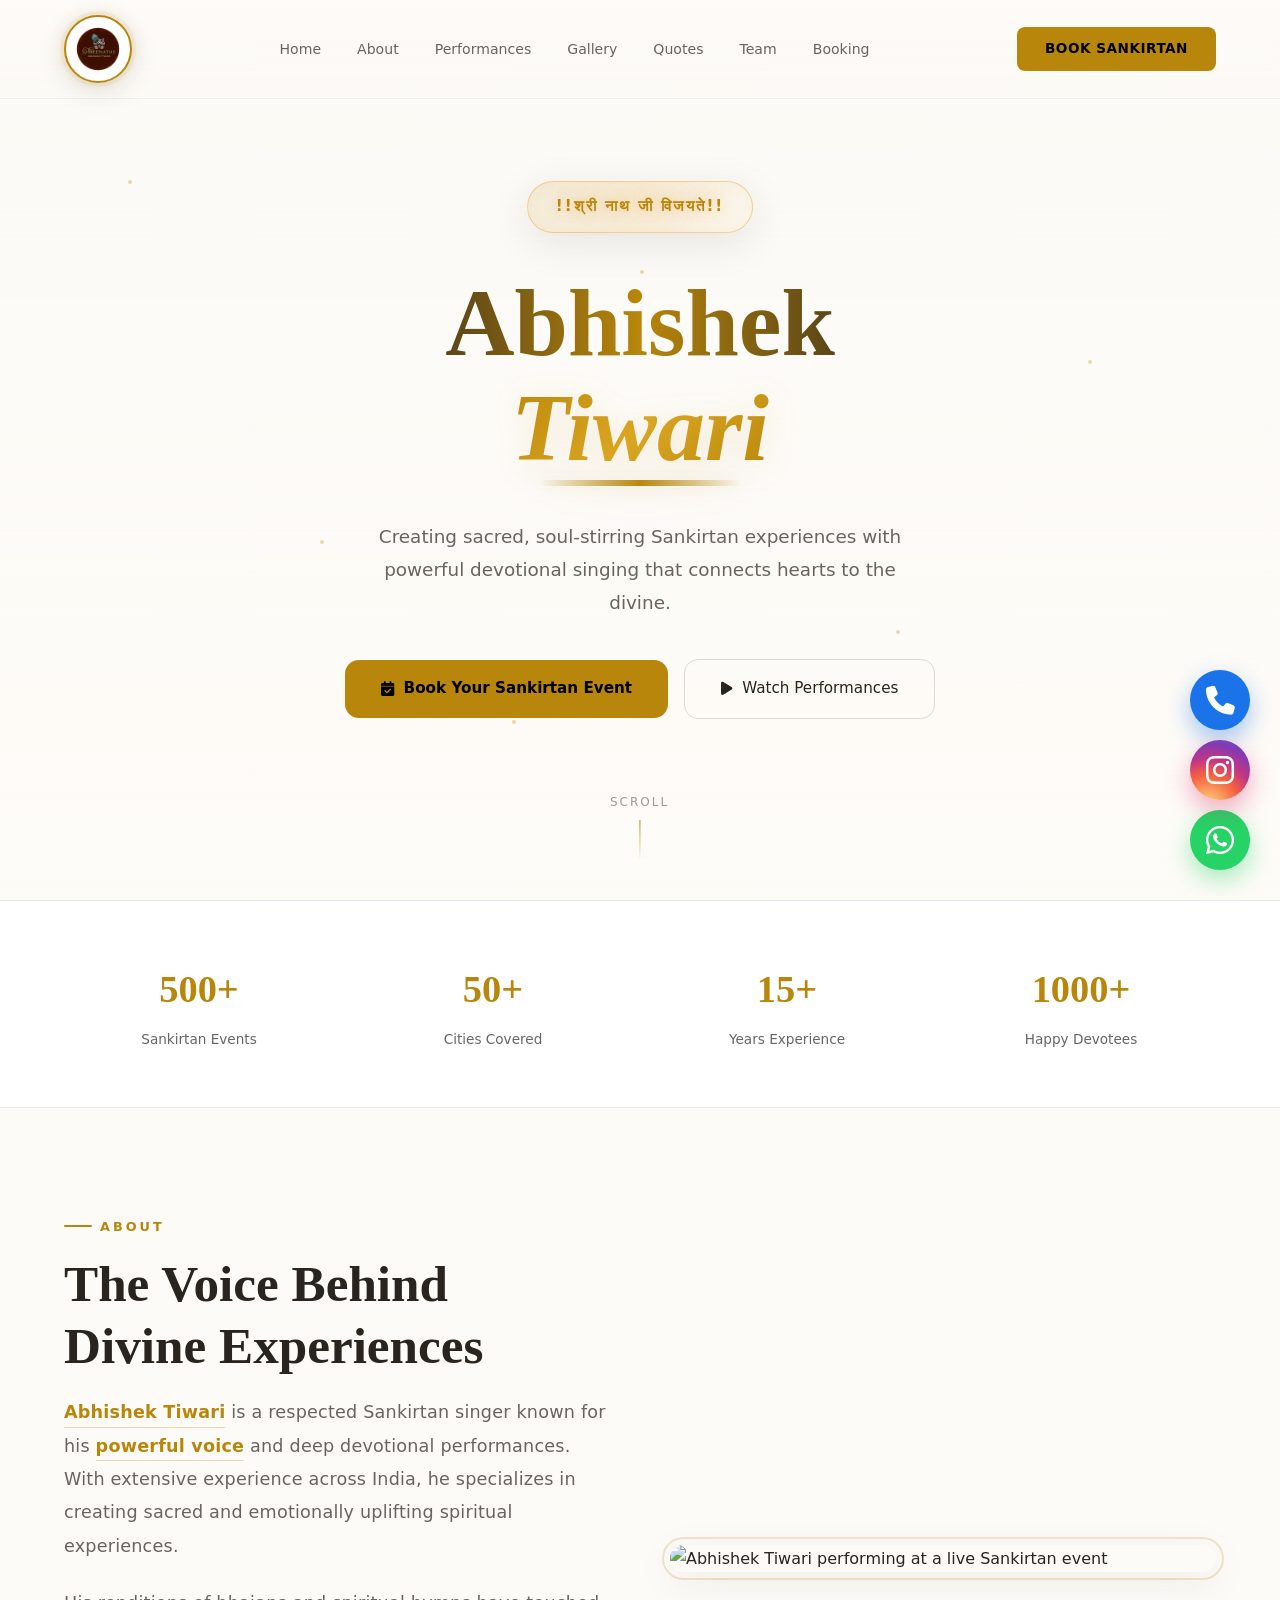
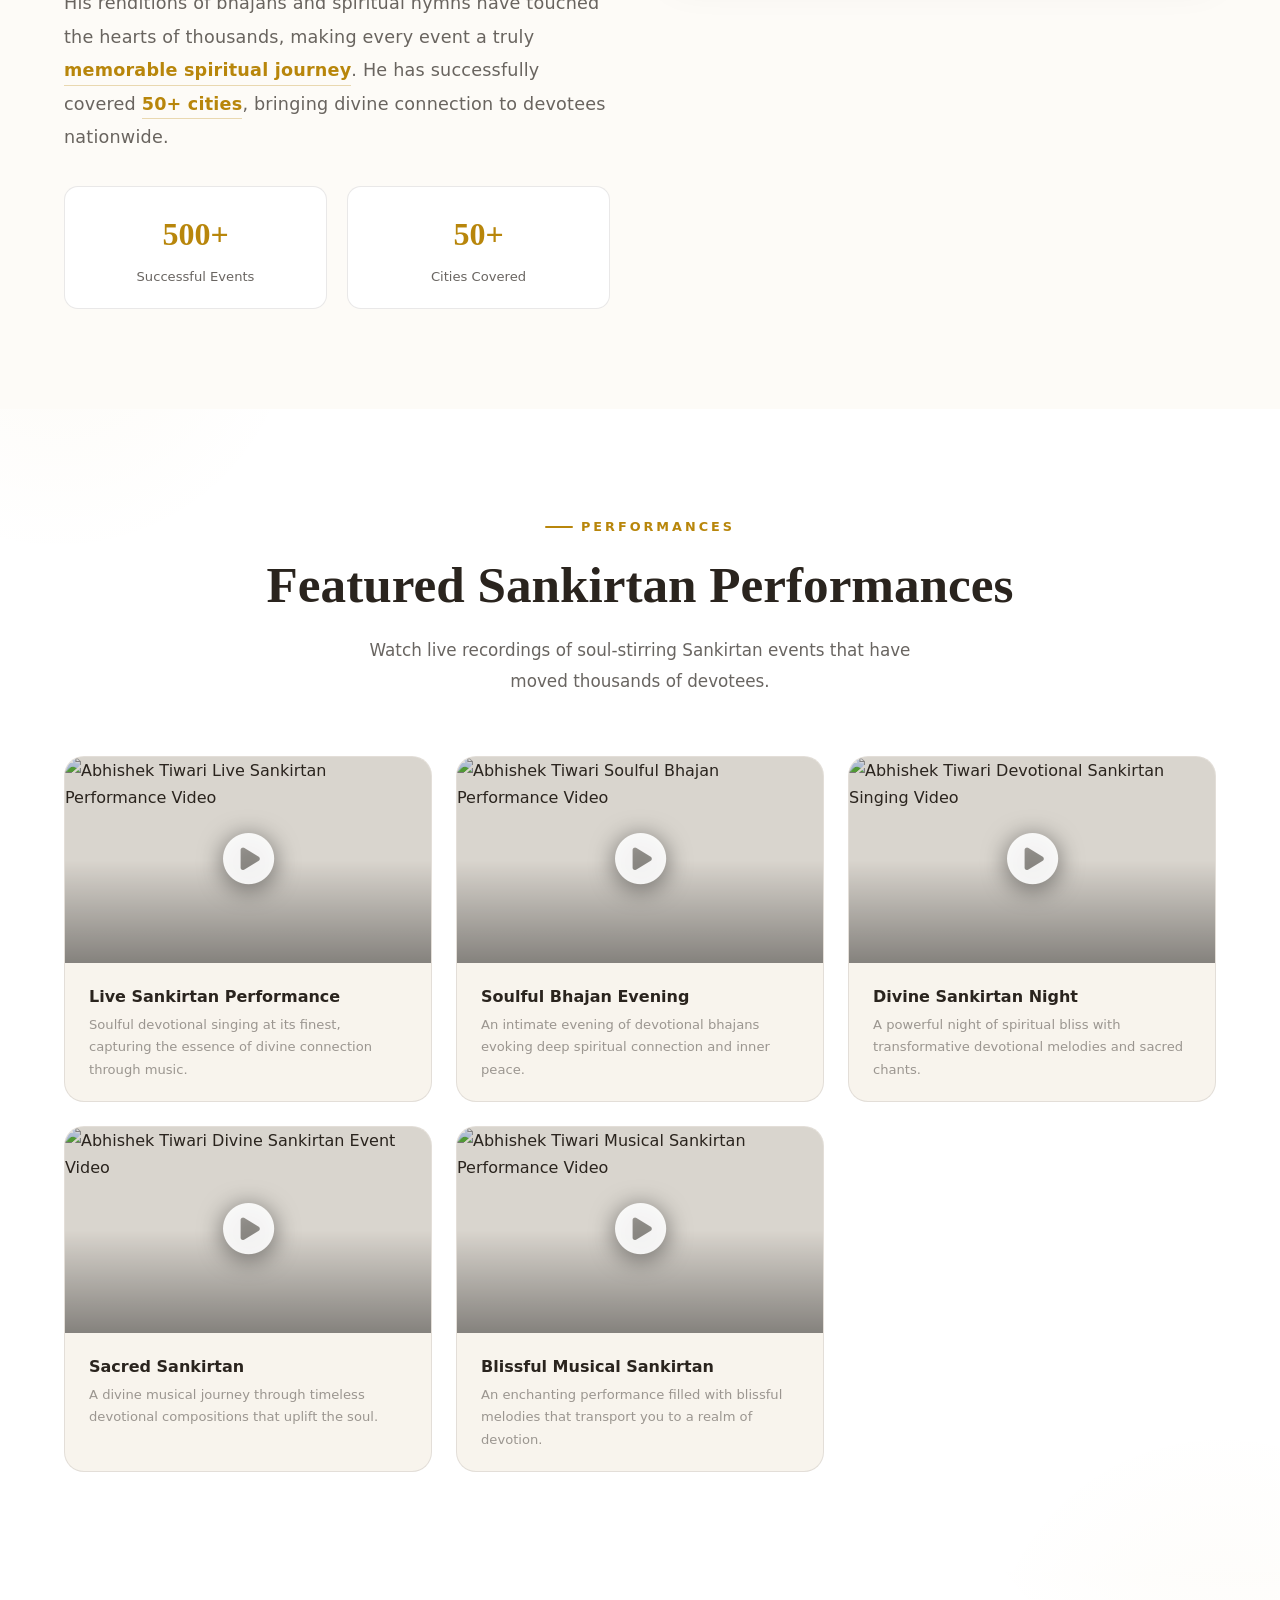
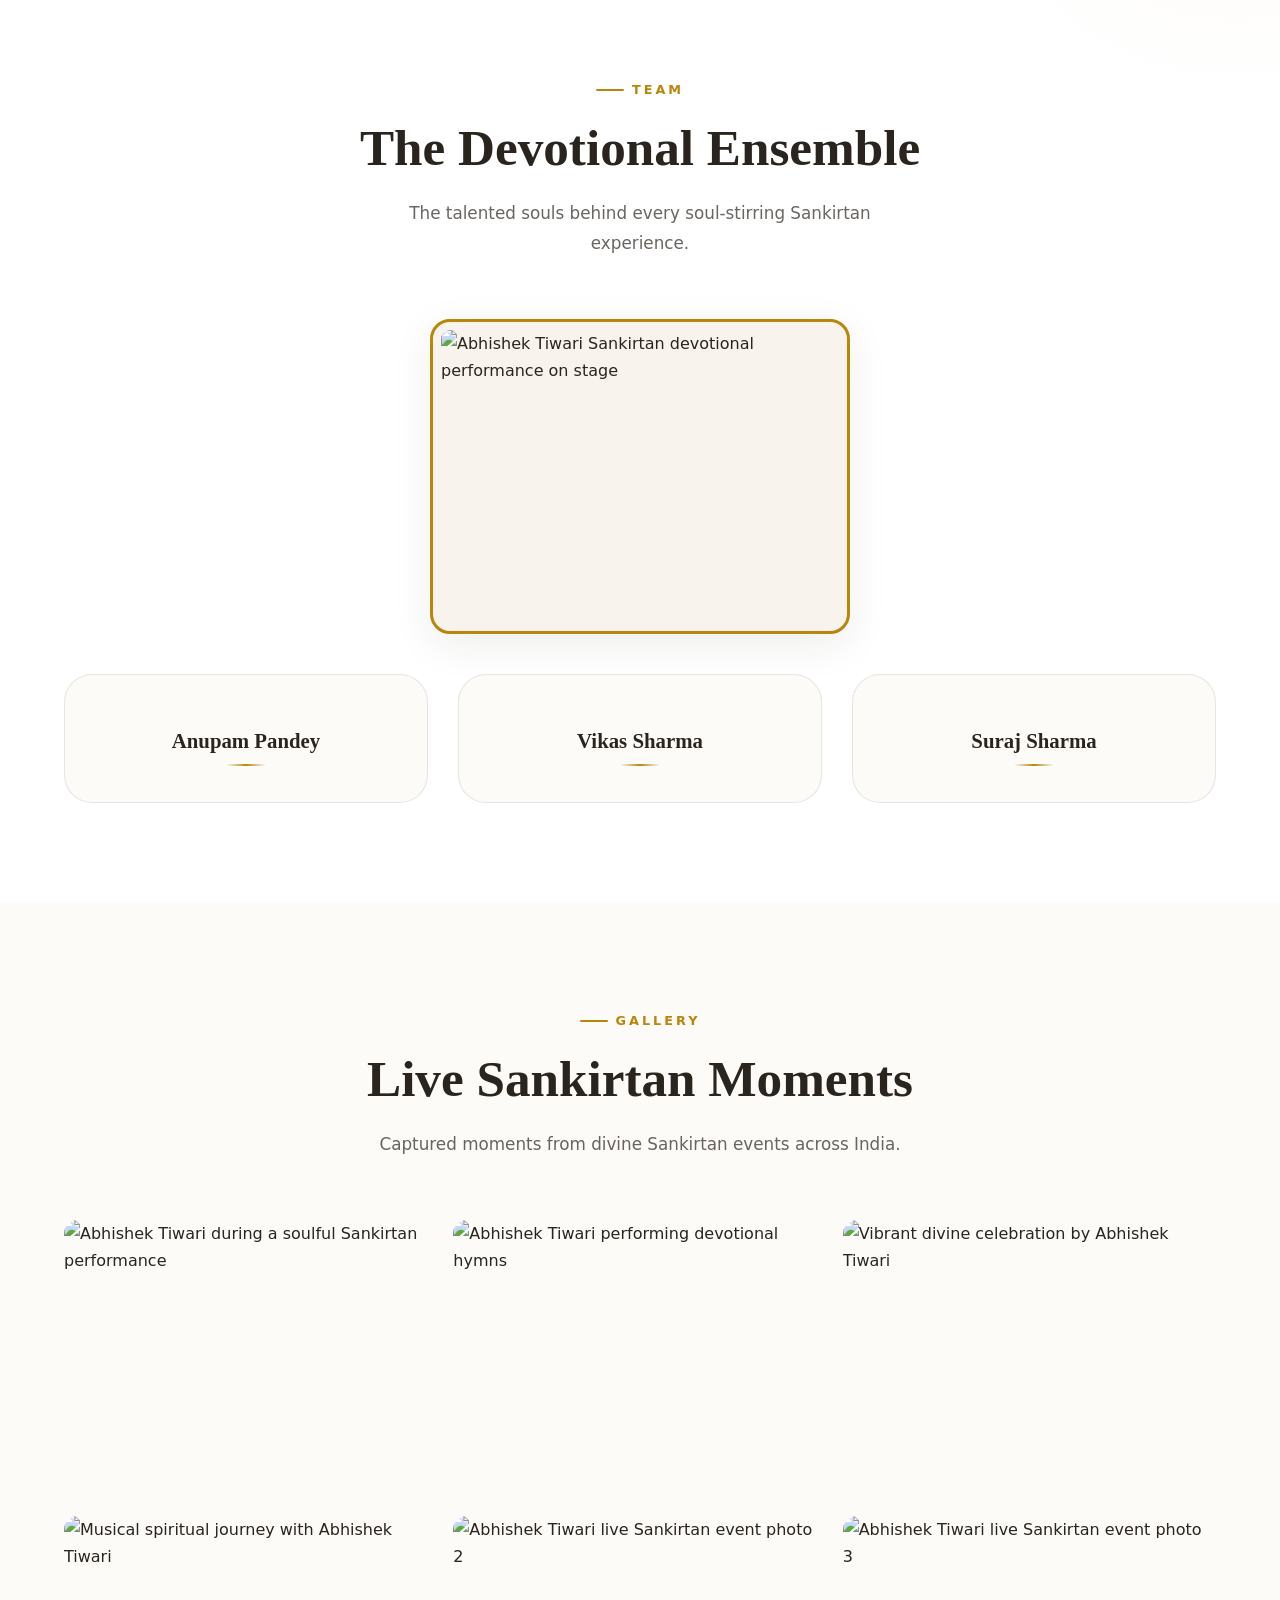
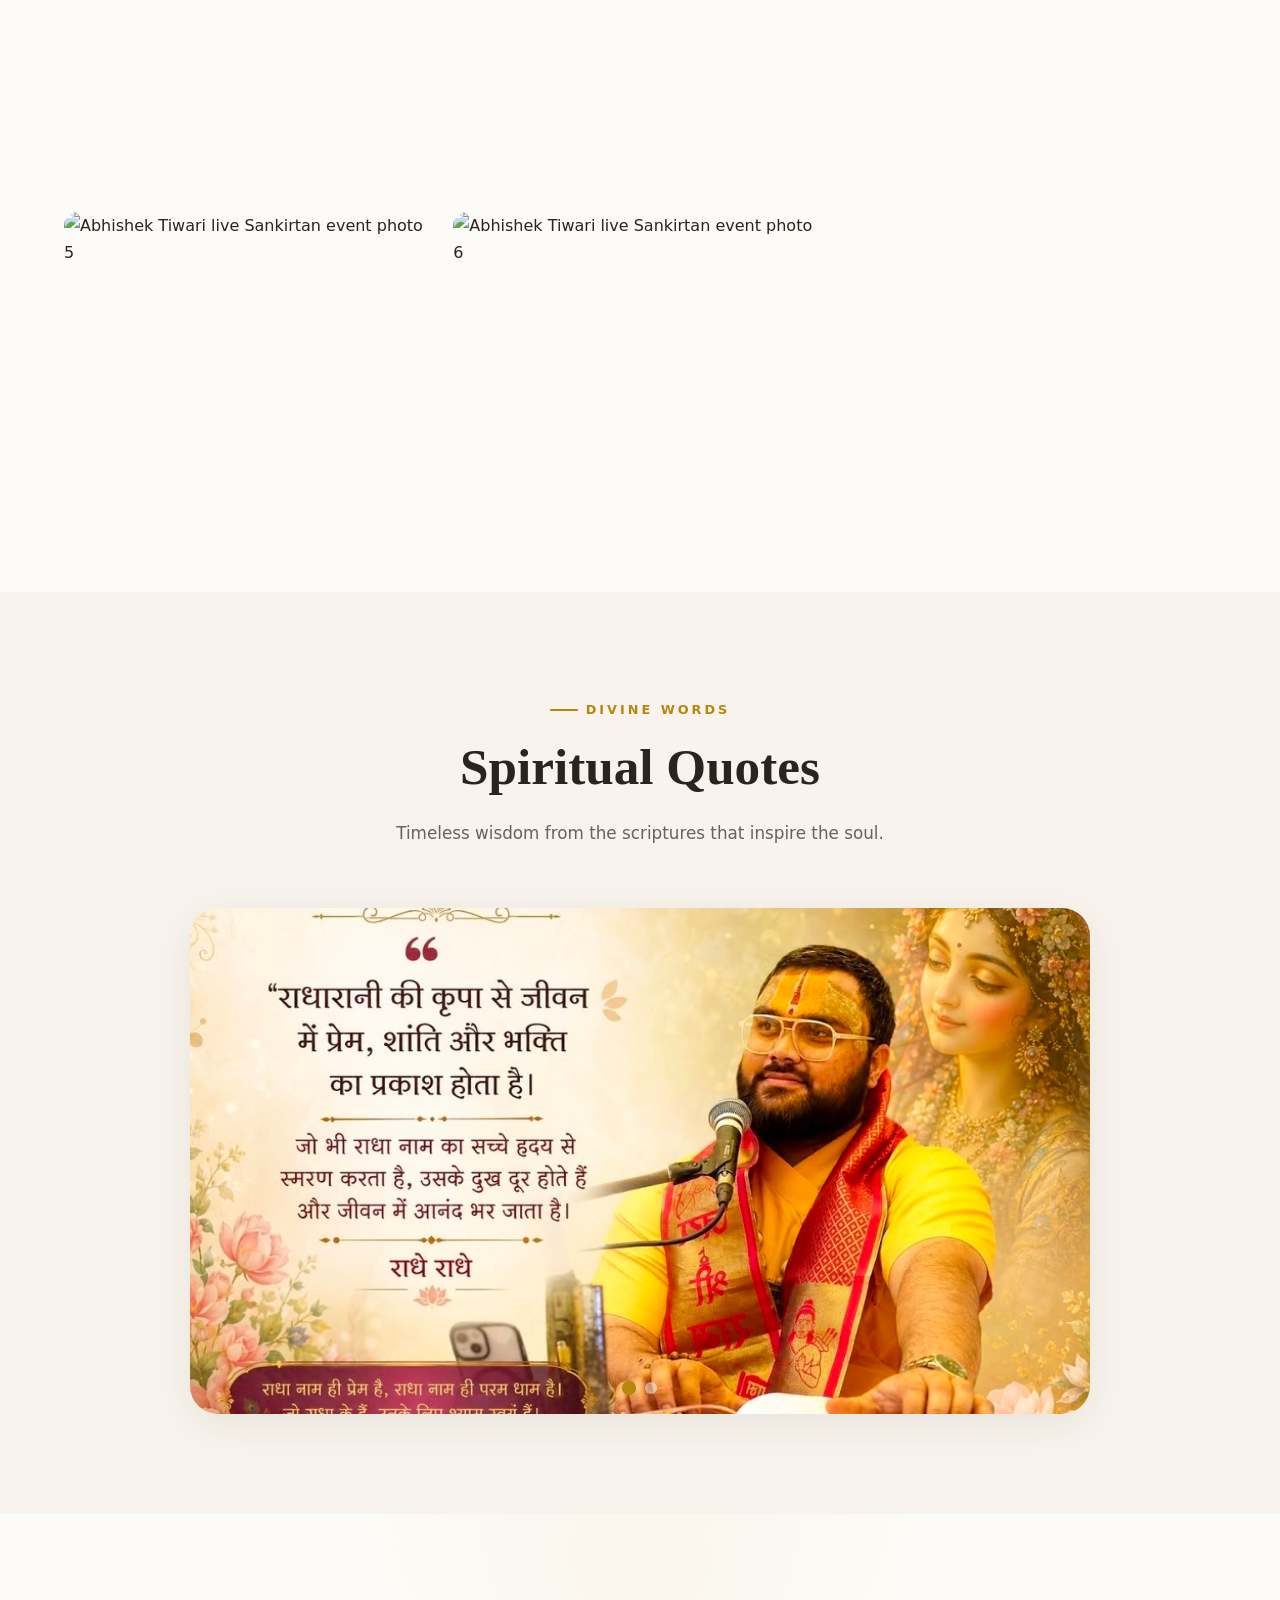
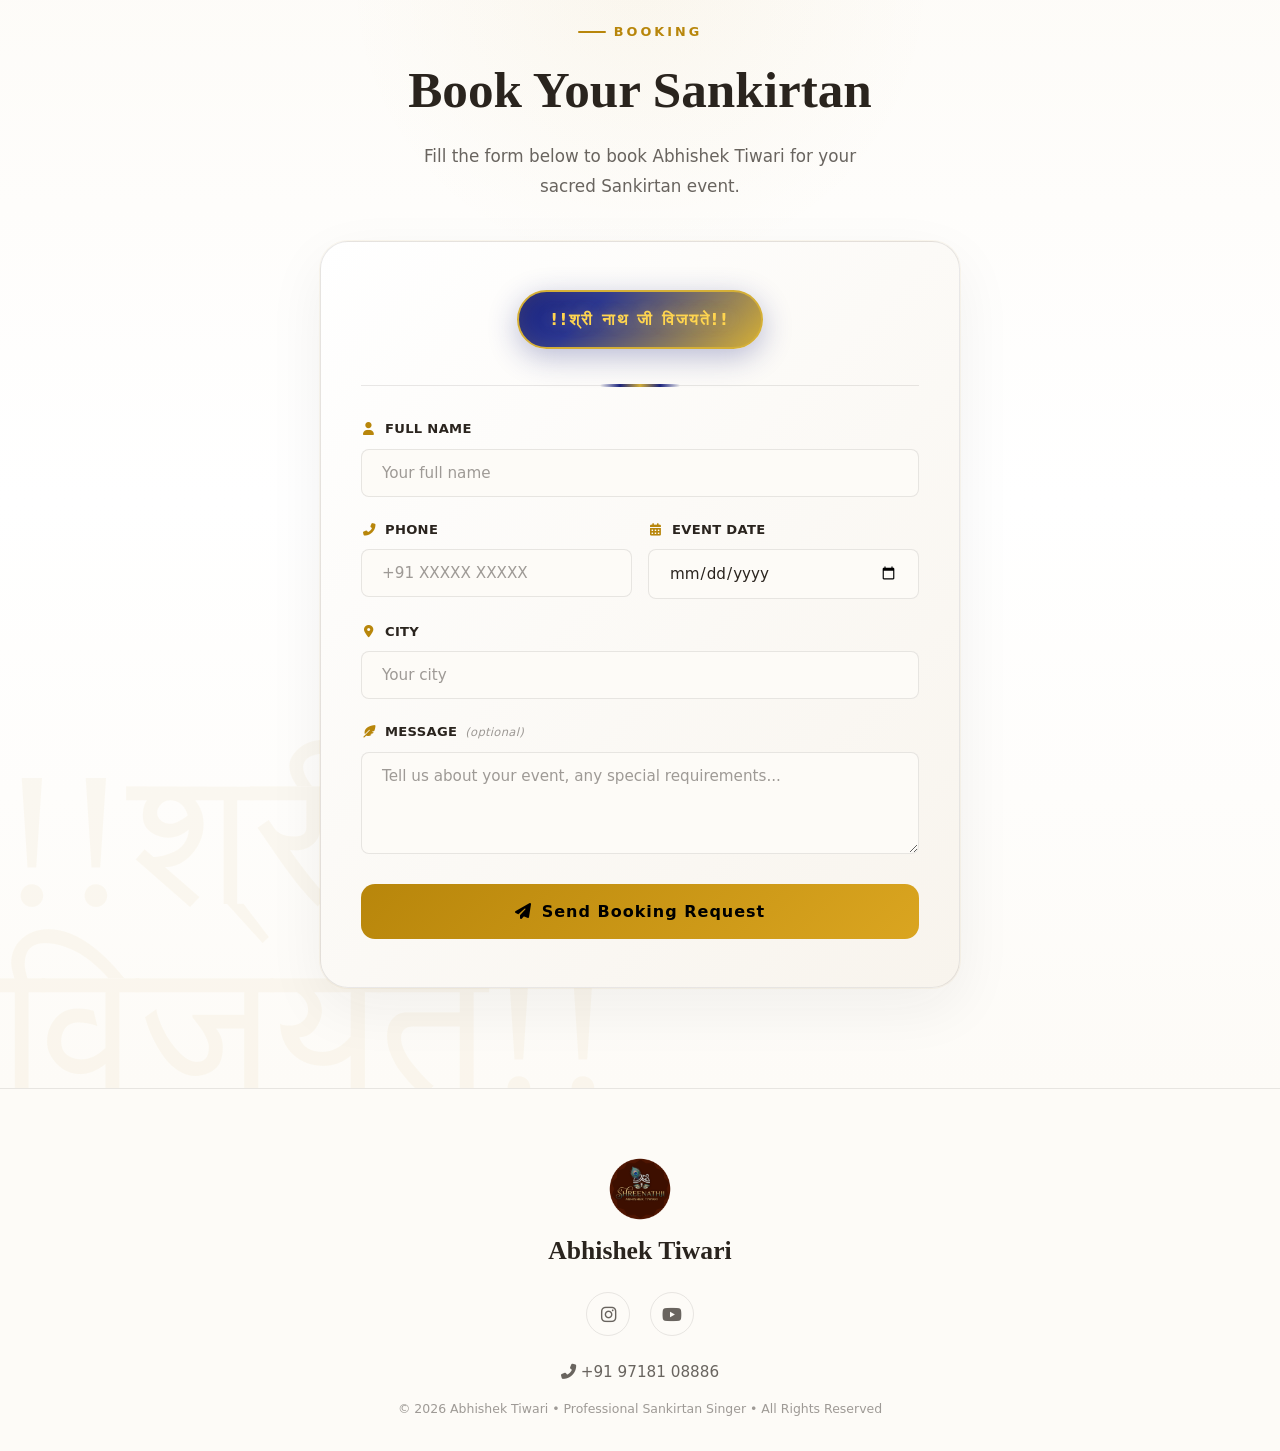
==== commit 9f5e8e22: "Improve videos section: fix mobile layout, enhance card styling with glow/hover effects, gradient ov" ====
--- a/Abishektiwari-bundled.html
+++ b/Abishektiwari-bundled.html
@@ -955,6 +955,32 @@
 .videos-section {
     padding: 100px 0;
     background: var(--clr-surface);
+    position: relative;
+    overflow: hidden;
+}
+
+.videos-section::before {
+    content: '';
+    position: absolute;
+    top: -30%;
+    left: -15%;
+    width: 500px;
+    height: 500px;
+    background: radial-gradient(circle, var(--clr-accent-glow), transparent 70%);
+    pointer-events: none;
+    opacity: 0.25;
+}
+
+.videos-section::after {
+    content: '';
+    position: absolute;
+    bottom: -30%;
+    right: -15%;
+    width: 500px;
+    height: 500px;
+    background: radial-gradient(circle, var(--clr-accent-glow), transparent 70%);
+    pointer-events: none;
+    opacity: 0.2;
 }
 
 .videos-header {
@@ -973,19 +999,45 @@
     border: 1px solid var(--clr-border);
     border-radius: var(--radius-lg);
     overflow: hidden;
-    transition: all var(--transition-fast);
+    transition: all var(--transition-smooth);
+    position: relative;
+}
+
+.video-card::before {
+    content: '';
+    position: absolute;
+    inset: -1px;
+    border-radius: inherit;
+    background: linear-gradient(135deg, transparent, rgba(232, 168, 56, 0.1), transparent);
+    opacity: 0;
+    transition: opacity var(--transition-smooth);
+    pointer-events: none;
+    z-index: 0;
+}
+
+.video-card:hover::before {
+    opacity: 1;
 }
 
 .video-card:hover {
     transform: translateY(-8px);
-    border-color: rgba(232, 168, 56, 0.3);
-    box-shadow: 0 20px 60px rgba(42, 36, 30, 0.15);
+    border-color: rgba(232, 168, 56, 0.4);
+    box-shadow: 0 20px 60px rgba(184, 134, 11, 0.12), 0 0 40px rgba(184, 134, 11, 0.05);
 }
 
 .video-thumb {
     position: relative;
     aspect-ratio: 16/9;
     overflow: hidden;
+}
+
+.video-thumb::after {
+    content: '';
+    position: absolute;
+    inset: 0;
+    background: linear-gradient(to bottom, transparent 50%, rgba(0,0,0,0.4));
+    pointer-events: none;
+    z-index: 1;
 }
 
 .video-link {
@@ -1002,7 +1054,7 @@
 }
 
 .video-card:hover .video-thumb img {
-    transform: scale(1.08);
+    transform: scale(1.1);
 }
 
 .video-embed {
@@ -1026,34 +1078,49 @@
     display: flex;
     align-items: center;
     justify-content: center;
-    background: rgba(42, 36, 30, 0.2);
-    transition: background var(--transition-fast);
+    background: rgba(42, 36, 30, 0.15);
+    transition: background var(--transition-smooth);
+    z-index: 2;
 }
 
 .video-card:hover .video-play-btn {
-    background: rgba(0,0,0,0.5);
+    background: rgba(0,0,0,0.45);
 }
 
 .video-play-btn i {
-    font-size: 2.8rem;
-    color: rgba(255,255,255,0.85);
-    transition: all var(--transition-fast);
-    filter: drop-shadow(0 2px 8px rgba(0,0,0,0.5));
+    font-size: 3.2rem;
+    color: rgba(255,255,255,0.9);
+    transition: all var(--transition-smooth);
+    filter: drop-shadow(0 4px 12px rgba(0,0,0,0.6));
+    animation: videoPulse 2.5s ease-in-out infinite;
+}
+
+@keyframes videoPulse {
+    0%, 100% { transform: scale(1); opacity: 0.9; }
+    50% { transform: scale(1.08); opacity: 1; }
 }
 
 .video-card:hover .video-play-btn i {
     color: var(--clr-accent);
-    transform: scale(1.15);
+    transform: scale(1.2);
+    animation: none;
 }
 
 .video-info {
     padding: 20px 24px;
+    position: relative;
+    z-index: 1;
 }
 
 .video-info h3 {
     font-size: 1rem;
     font-weight: 600;
     margin-bottom: 4px;
+    transition: color var(--transition-fast);
+}
+
+.video-card:hover .video-info h3 {
+    color: var(--clr-accent);
 }
 
 .video-info p {
@@ -2337,6 +2404,26 @@
     .team-card,
     .gallery-item {
         max-width: 100%;
+    }
+
+    /* Single column for video + team on small phones */
+    .videos-grid,
+    .team-grid {
+        grid-template-columns: 1fr;
+        gap: 20px;
+    }
+
+    /* Larger thumbnails on mobile */
+    .video-thumb {
+        aspect-ratio: 16/10;
+    }
+
+    .video-info {
+        padding: 16px 20px;
+    }
+
+    .video-play-btn i {
+        font-size: 3.6rem;
     }
 }
 
@@ -2508,7 +2595,7 @@
                     </a>
                     <div class="video-info">
                         <h3>Live Sankirtan Performance</h3>
-                        <p>Soulful devotional singing</p>
+                        <p>Soulful devotional singing at its finest, capturing the essence of divine connection through music.</p>
                     </div>
                 </div>
 
@@ -2523,8 +2610,8 @@
                         </div>
                     </a>
                     <div class="video-info">
-                        <h3>Soulful Performance</h3>
-                        <p>Evoking divine connection</p>
+                        <h3>Soulful Bhajan Evening</h3>
+                        <p>An intimate evening of devotional bhajans evoking deep spiritual connection and inner peace.</p>
                     </div>
                 </div>
 
@@ -2539,8 +2626,8 @@
                         </div>
                     </a>
                     <div class="video-info">
-                        <h3>Devotional Singing</h3>
-                        <p>A night of spiritual bliss</p>
+                        <h3>Divine Sankirtan Night</h3>
+                        <p>A powerful night of spiritual bliss with transformative devotional melodies and sacred chants.</p>
                     </div>
                 </div>
 
@@ -2555,8 +2642,8 @@
                         </div>
                     </a>
                     <div class="video-info">
-                        <h3>Divine Sankirtan</h3>
-                        <p>Sacred devotional experience</p>
+                        <h3>Sacred Sankirtan</h3>
+                        <p>A divine musical journey through timeless devotional compositions that uplift the soul.</p>
                     </div>
                 </div>
 
@@ -2571,8 +2658,8 @@
                         </div>
                     </a>
                     <div class="video-info">
-                        <h3>Musical Sankirtan</h3>
-                        <p>Blissful devotional journey</p>
+                        <h3>Blissful Musical Sankirtan</h3>
+                        <p>An enchanting performance filled with blissful melodies that transport you to a realm of devotion.</p>
                     </div>
                 </div>
             </div>
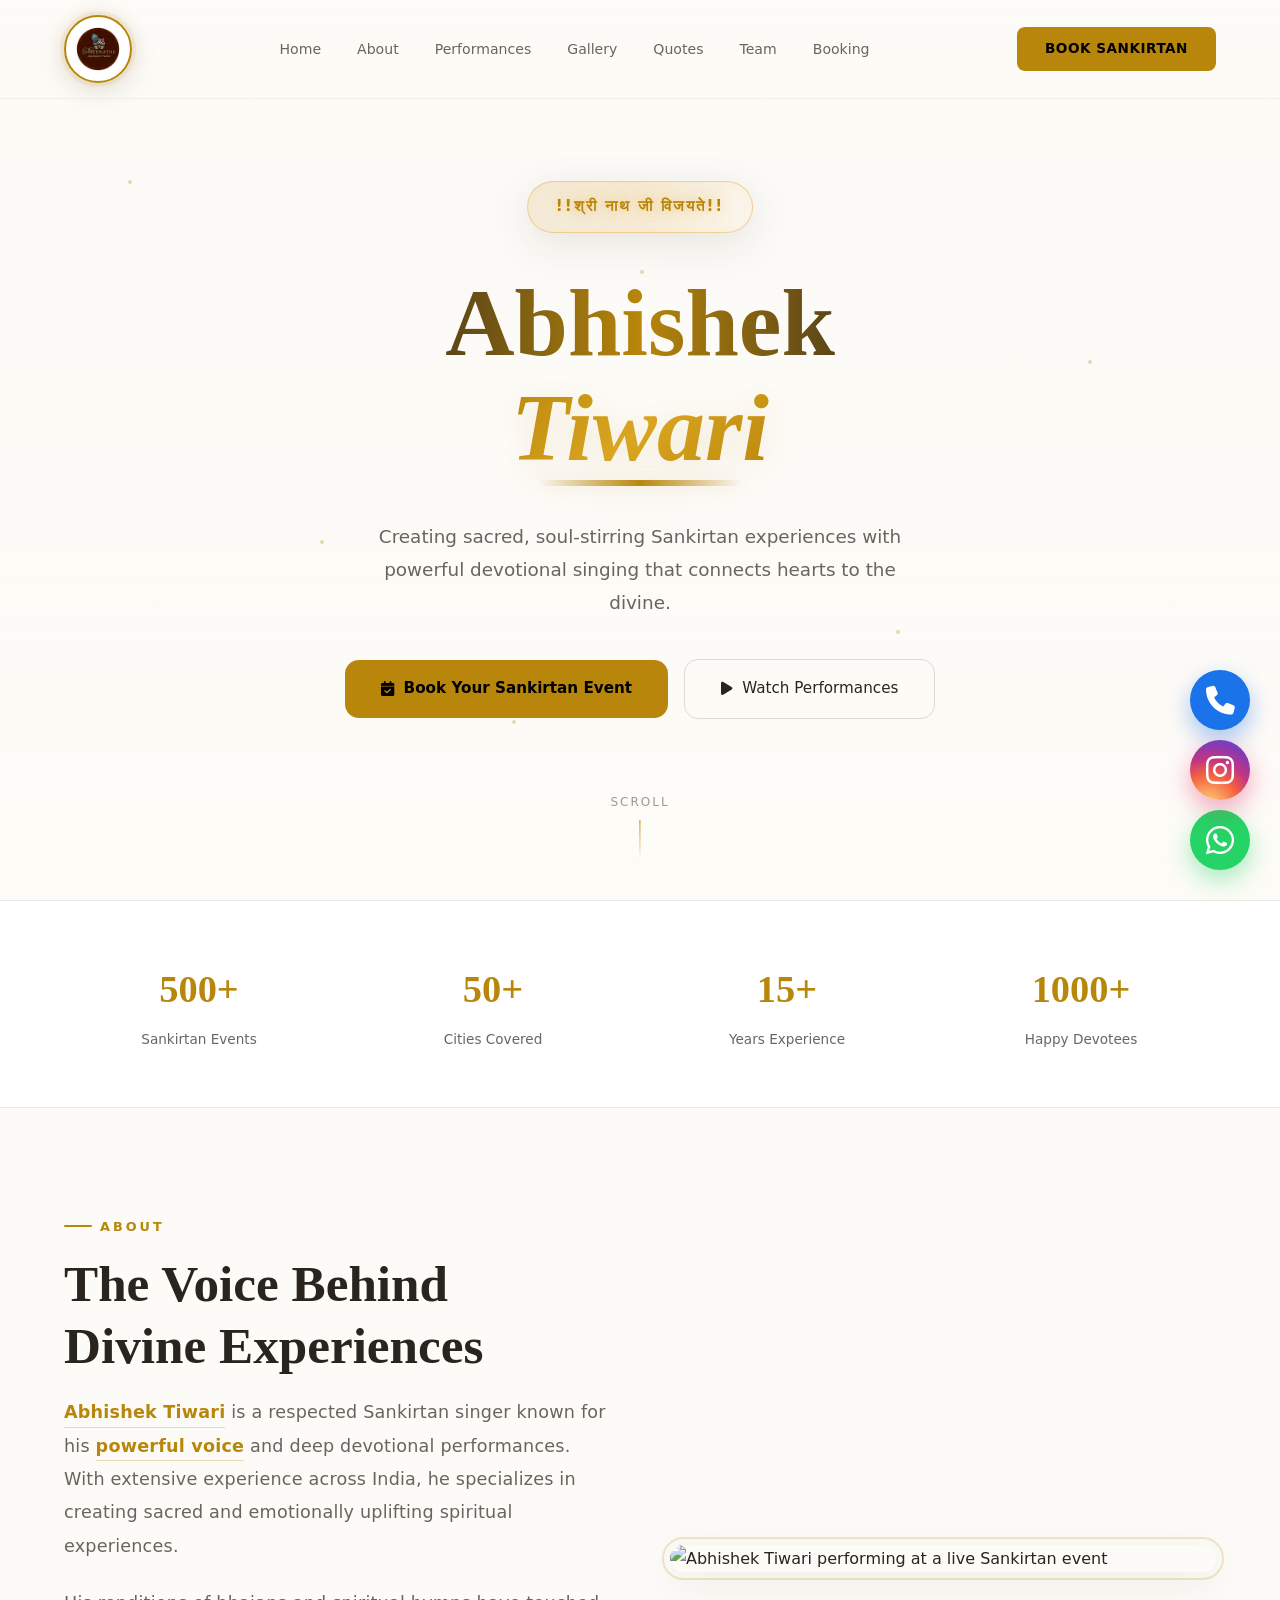
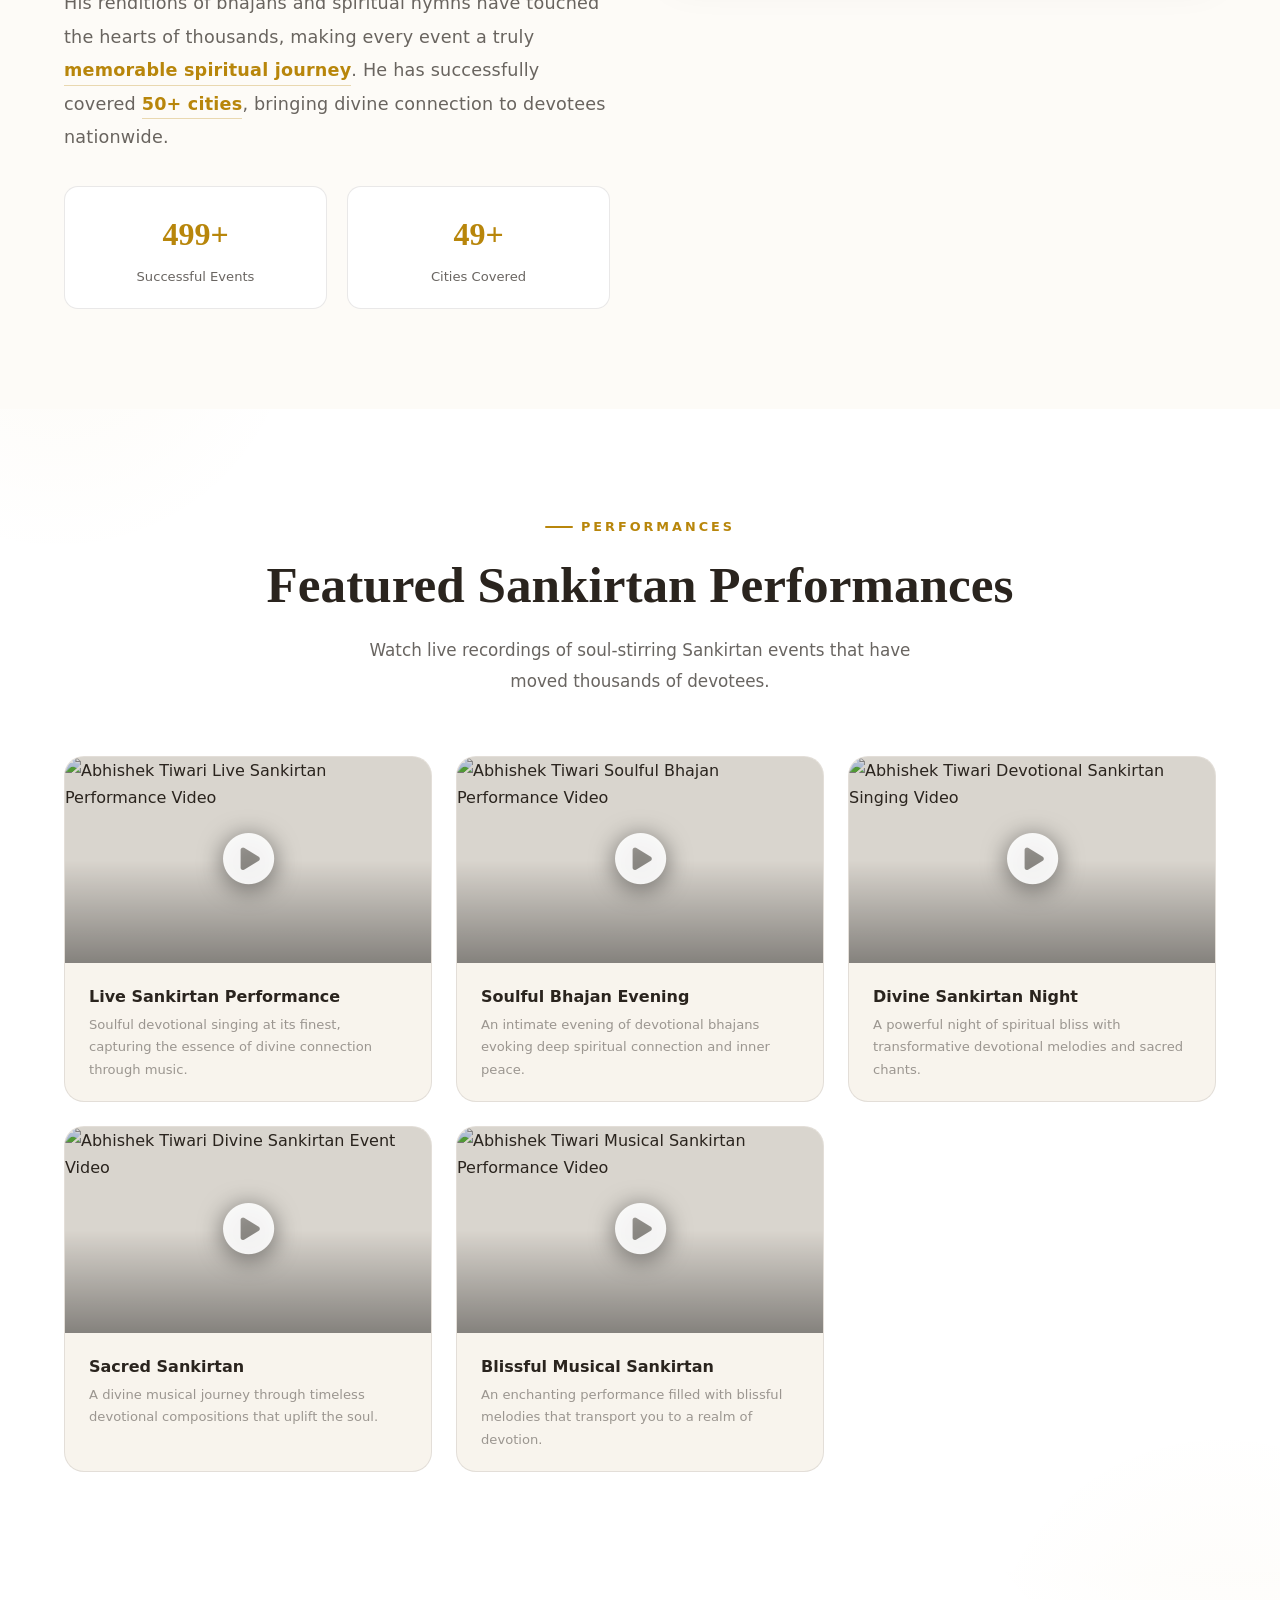
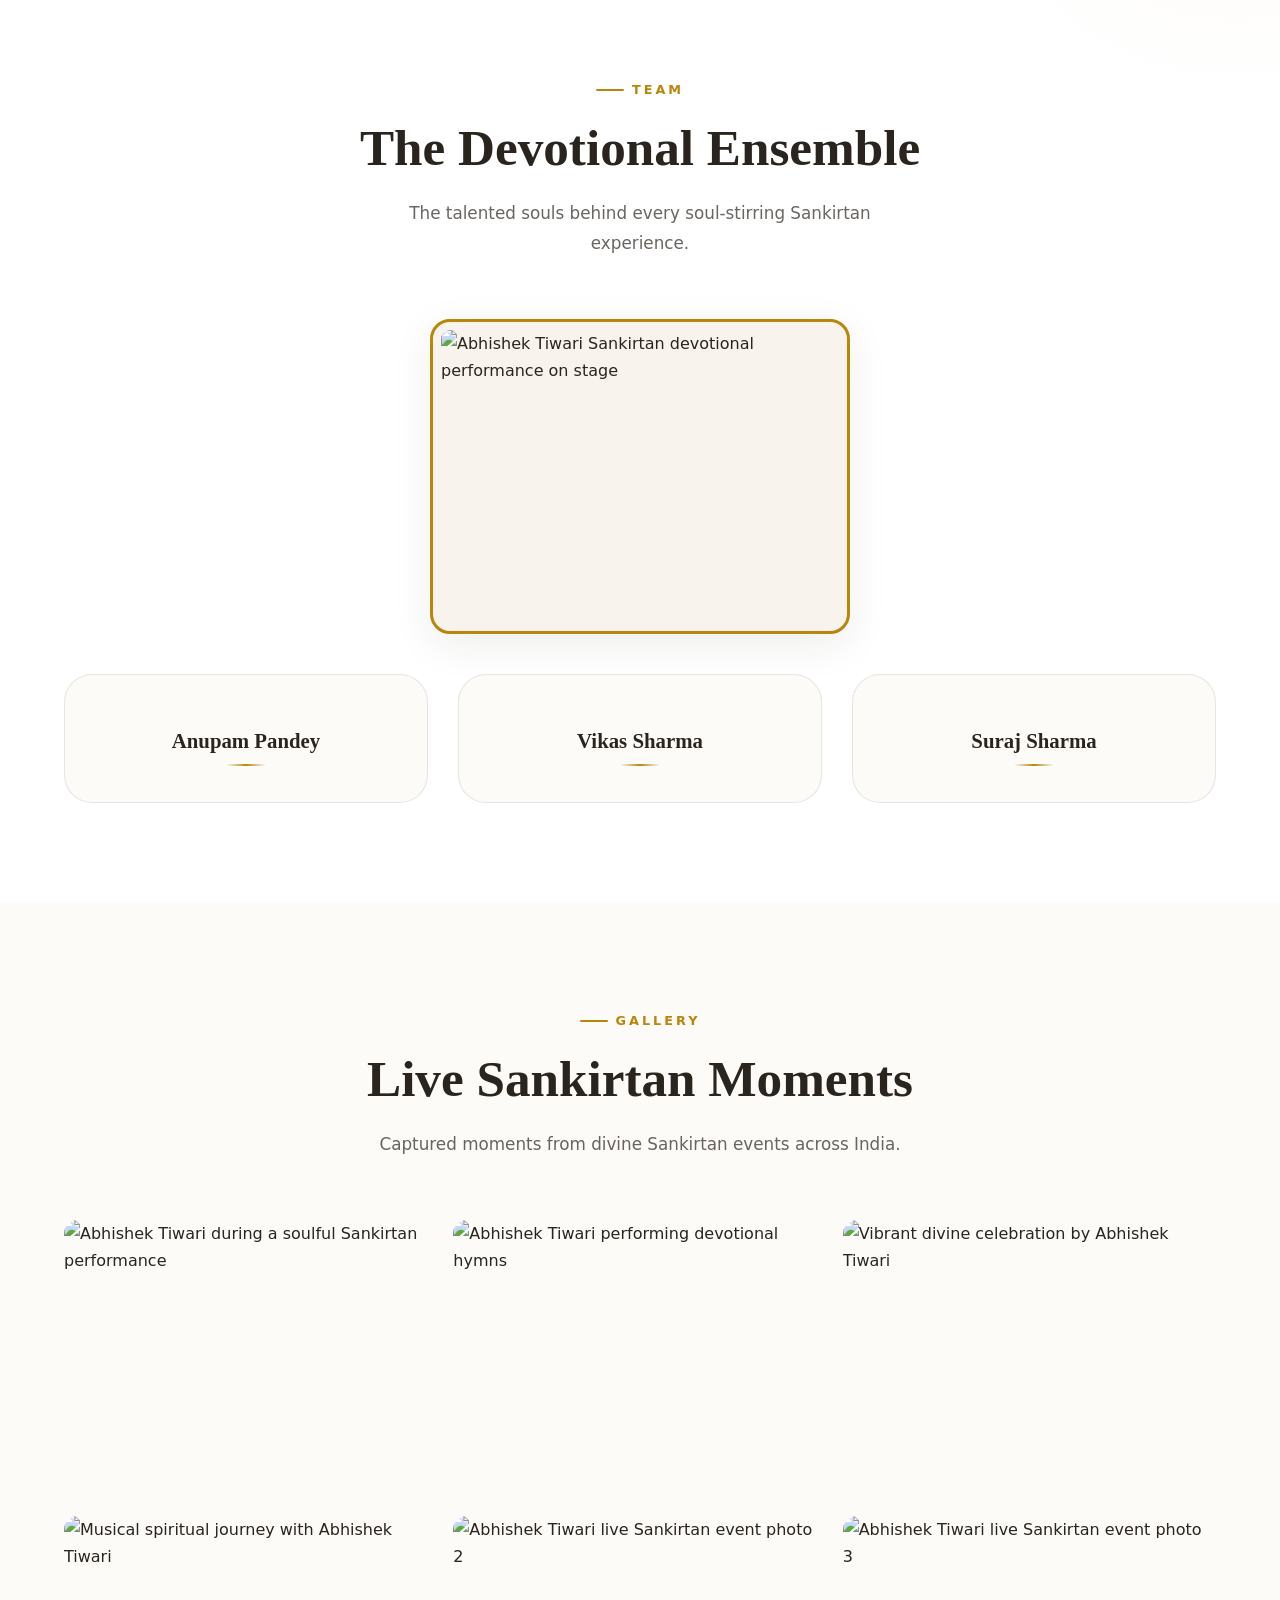
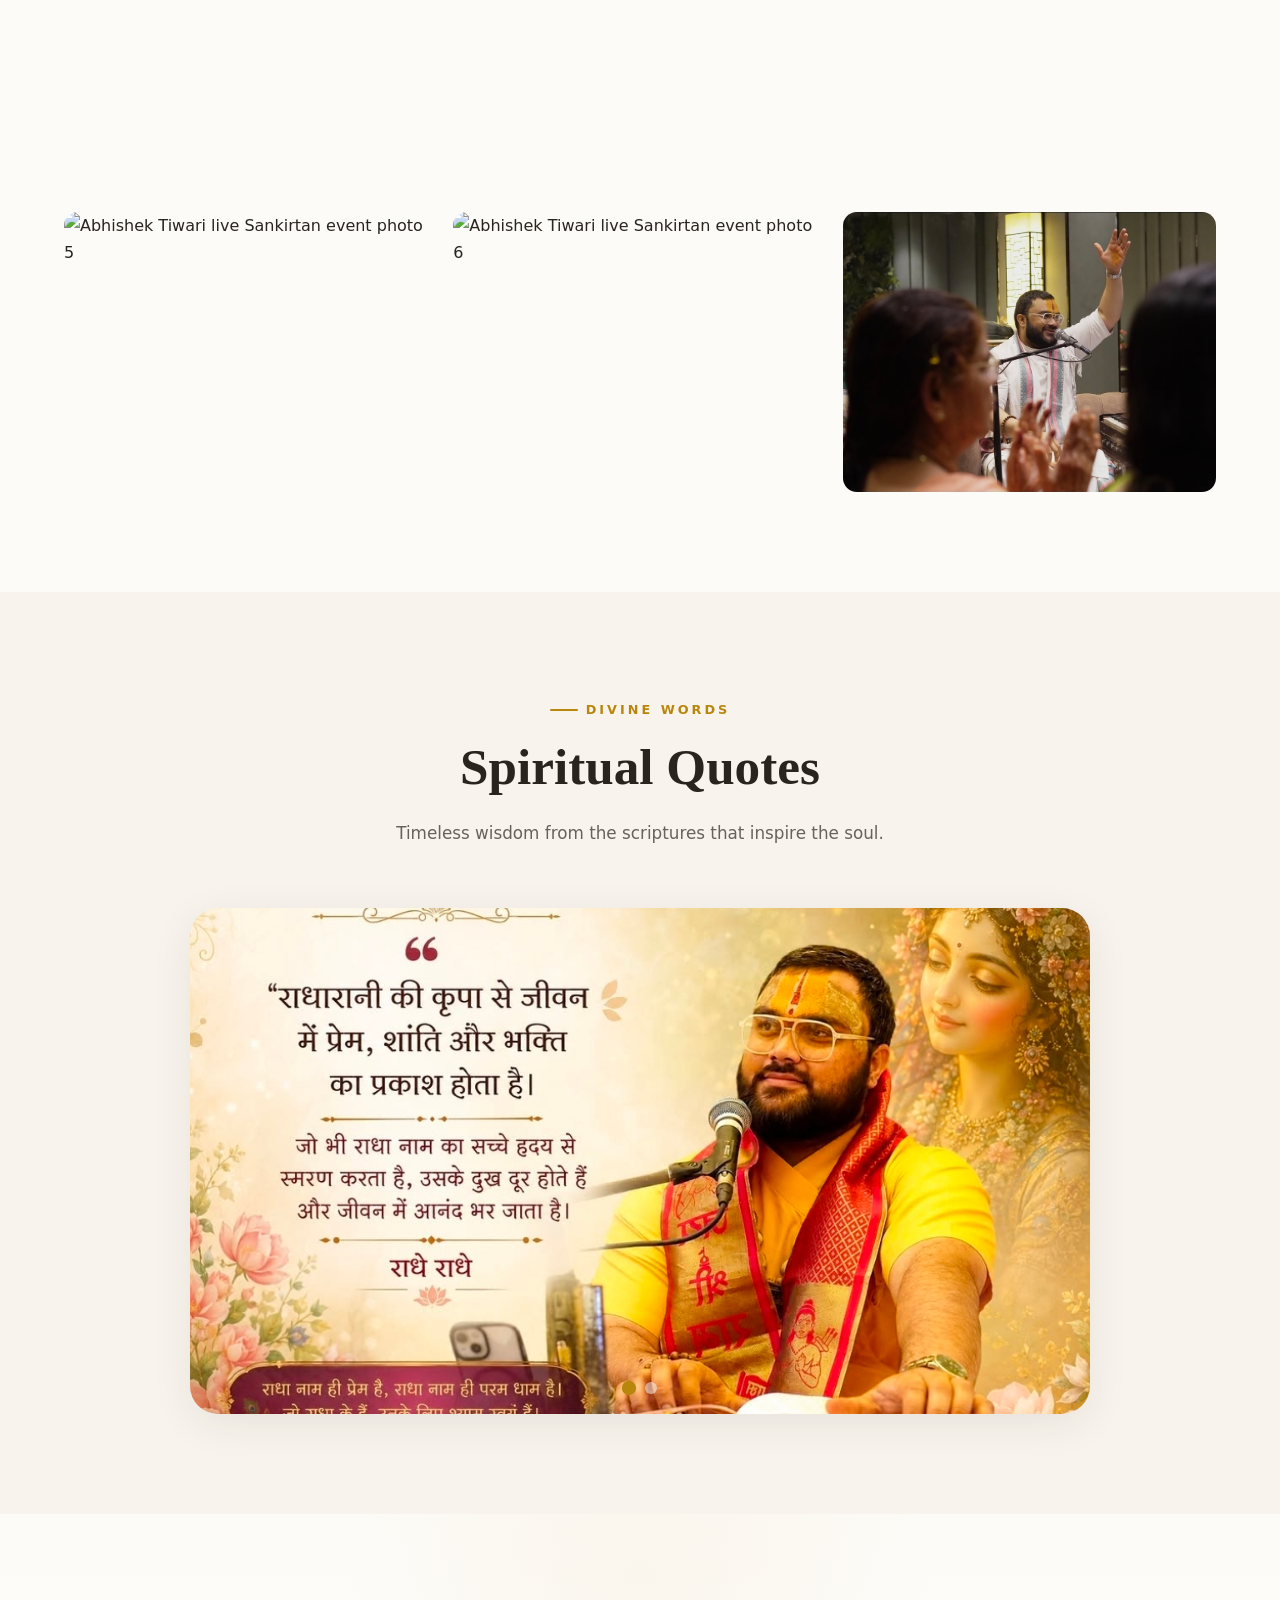
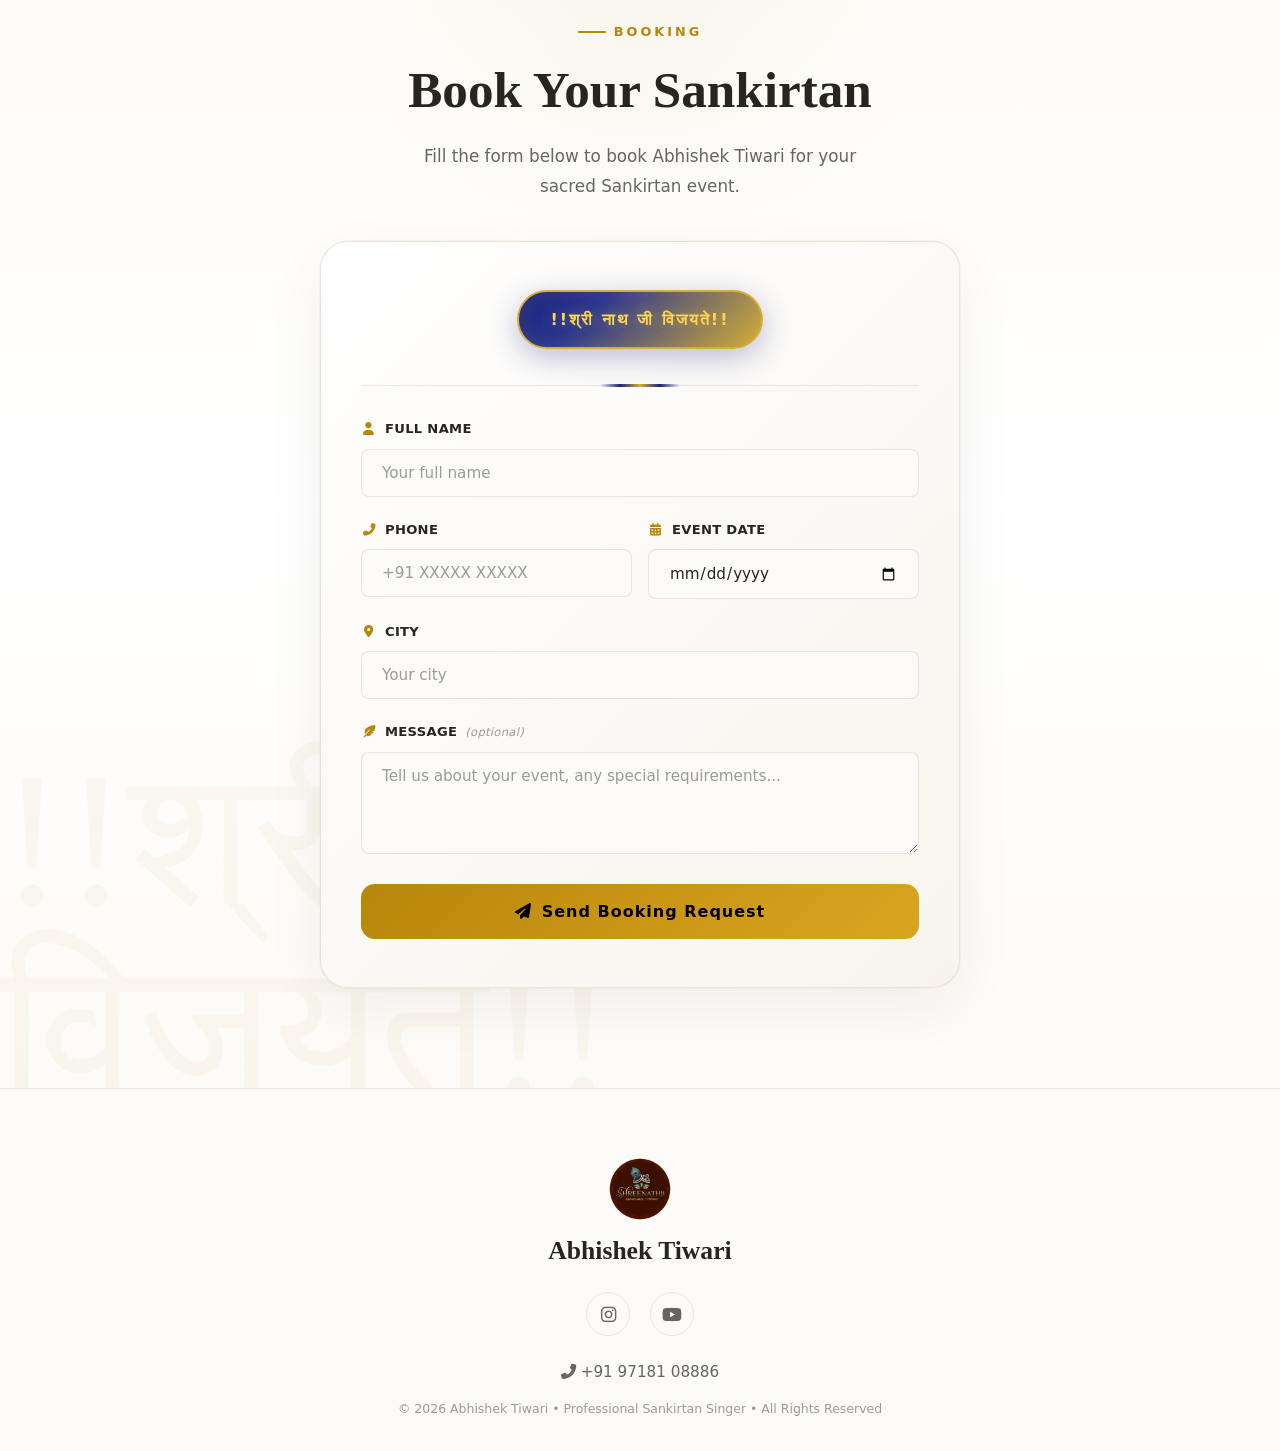
==== commit 7a8505ca: "Add gallery9 image to gallery section" ====
--- a/Abishektiwari-bundled.html
+++ b/Abishektiwari-bundled.html
@@ -2738,6 +2738,10 @@
                 <div class="gallery-item reveal-scale delay-3" onclick="openLightbox(this)">
                     <img src="assets/images/gallery2.jpg"
                         alt="Abhishek Tiwari live Sankirtan event photo 6" loading="lazy" decoding="async">
+                </div>
+                <div class="gallery-item reveal-scale delay-1" onclick="openLightbox(this)">
+                    <img src="assets/images/gallery9.jpg"
+                        alt="Abhishek Tiwari devotional Sankirtan performance" loading="lazy" decoding="async">
                 </div>
             </div>
         </div>
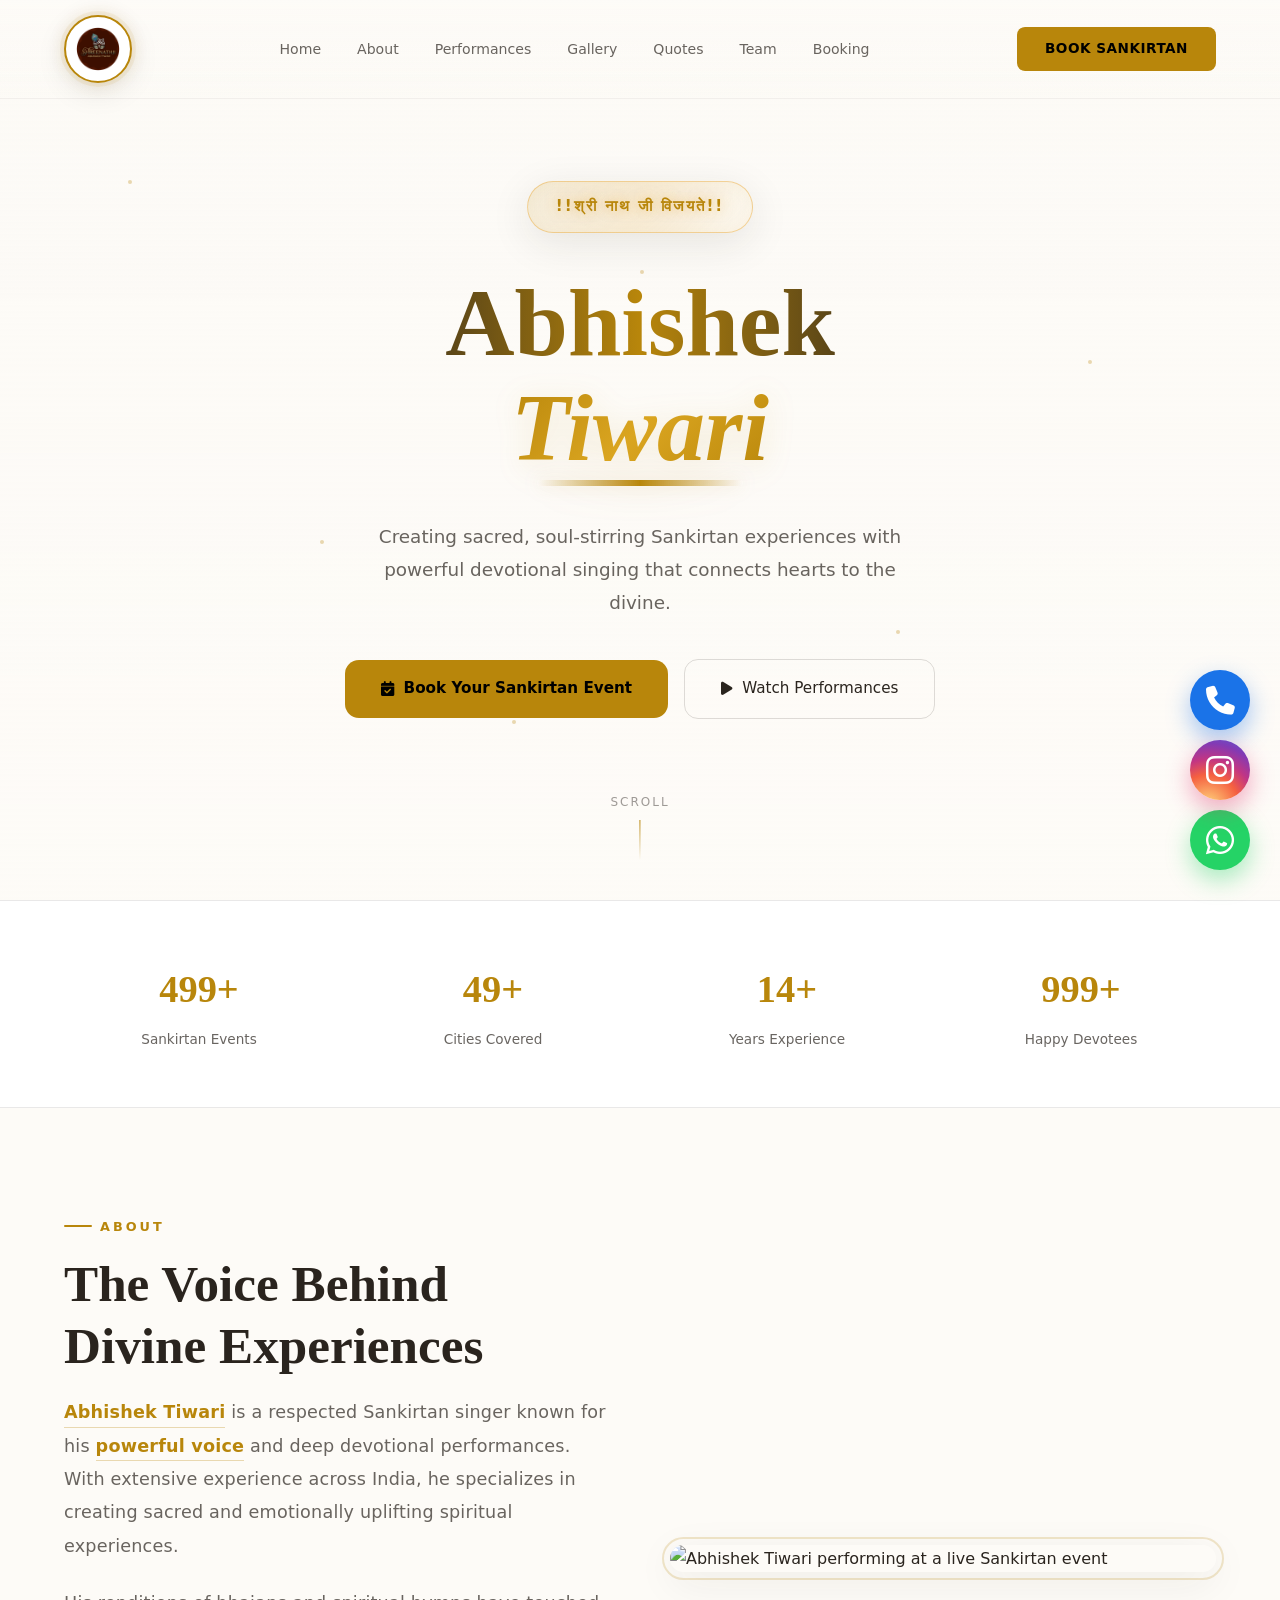
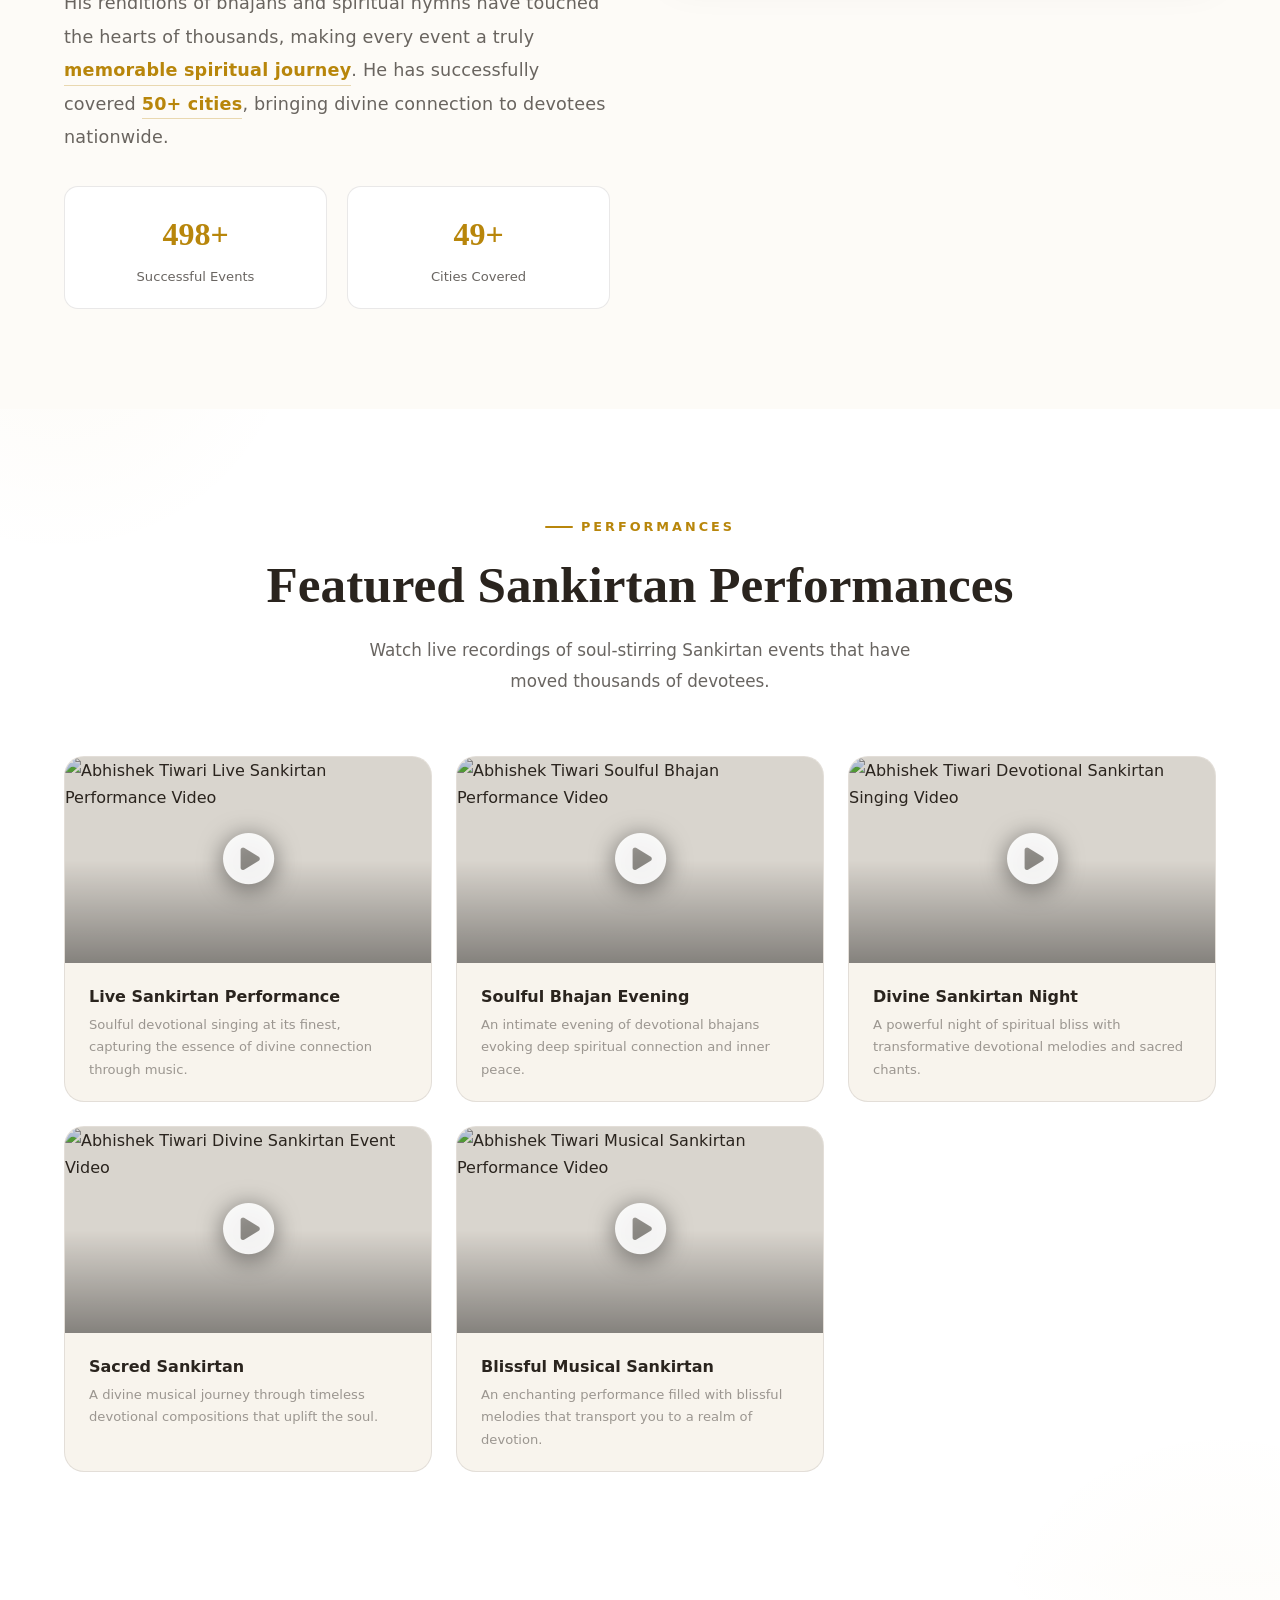
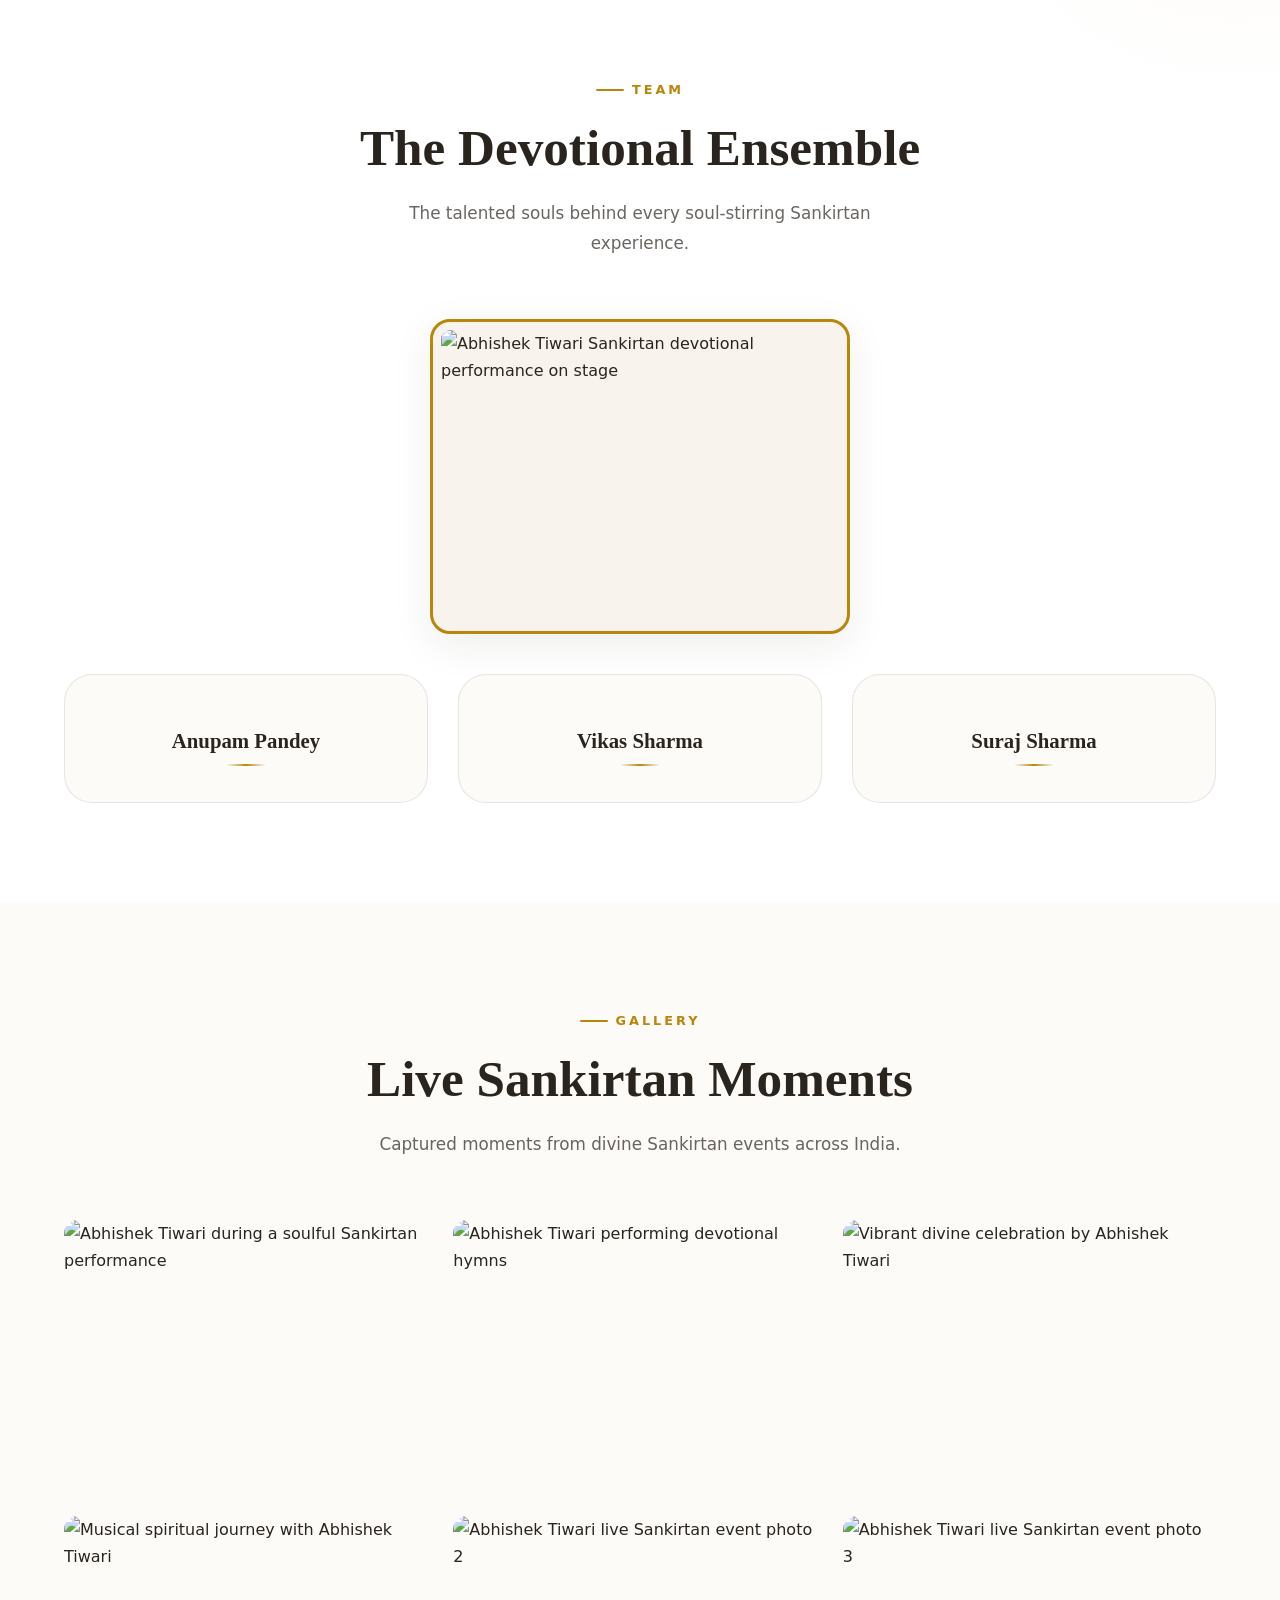
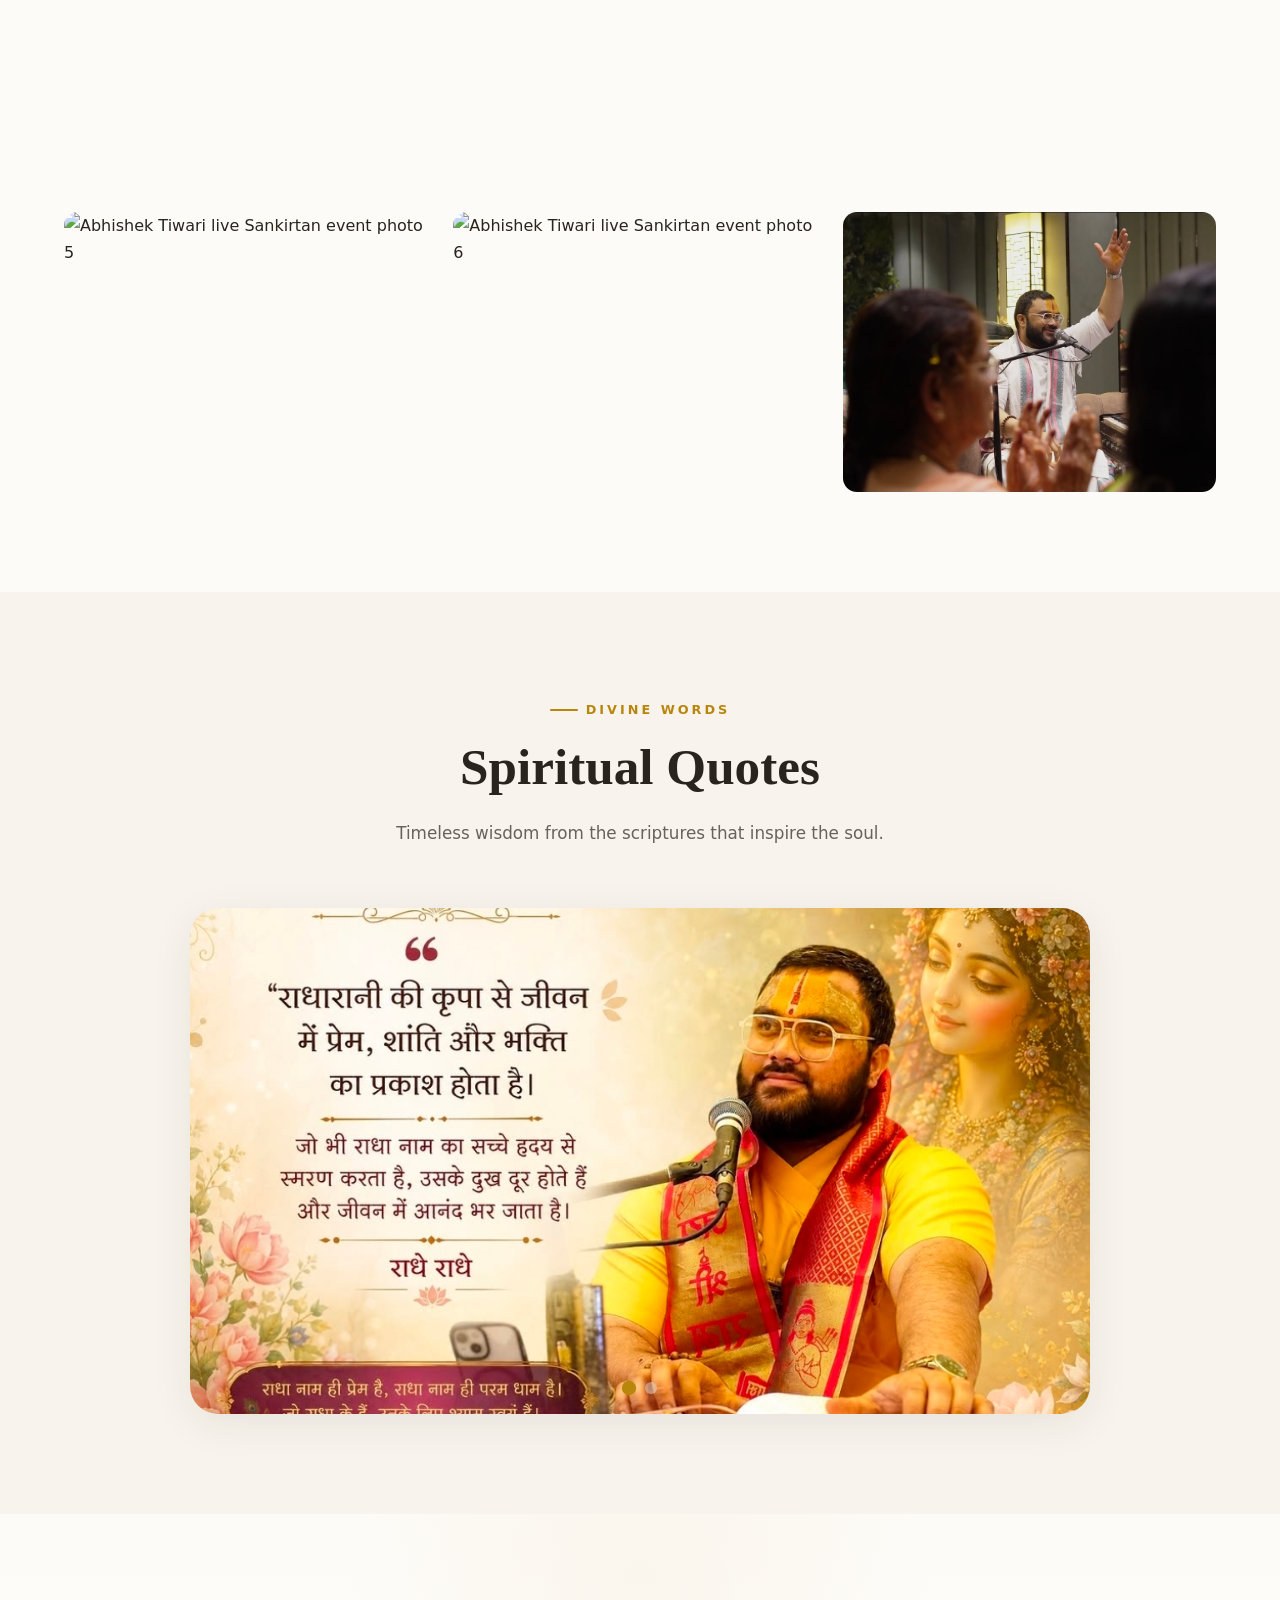
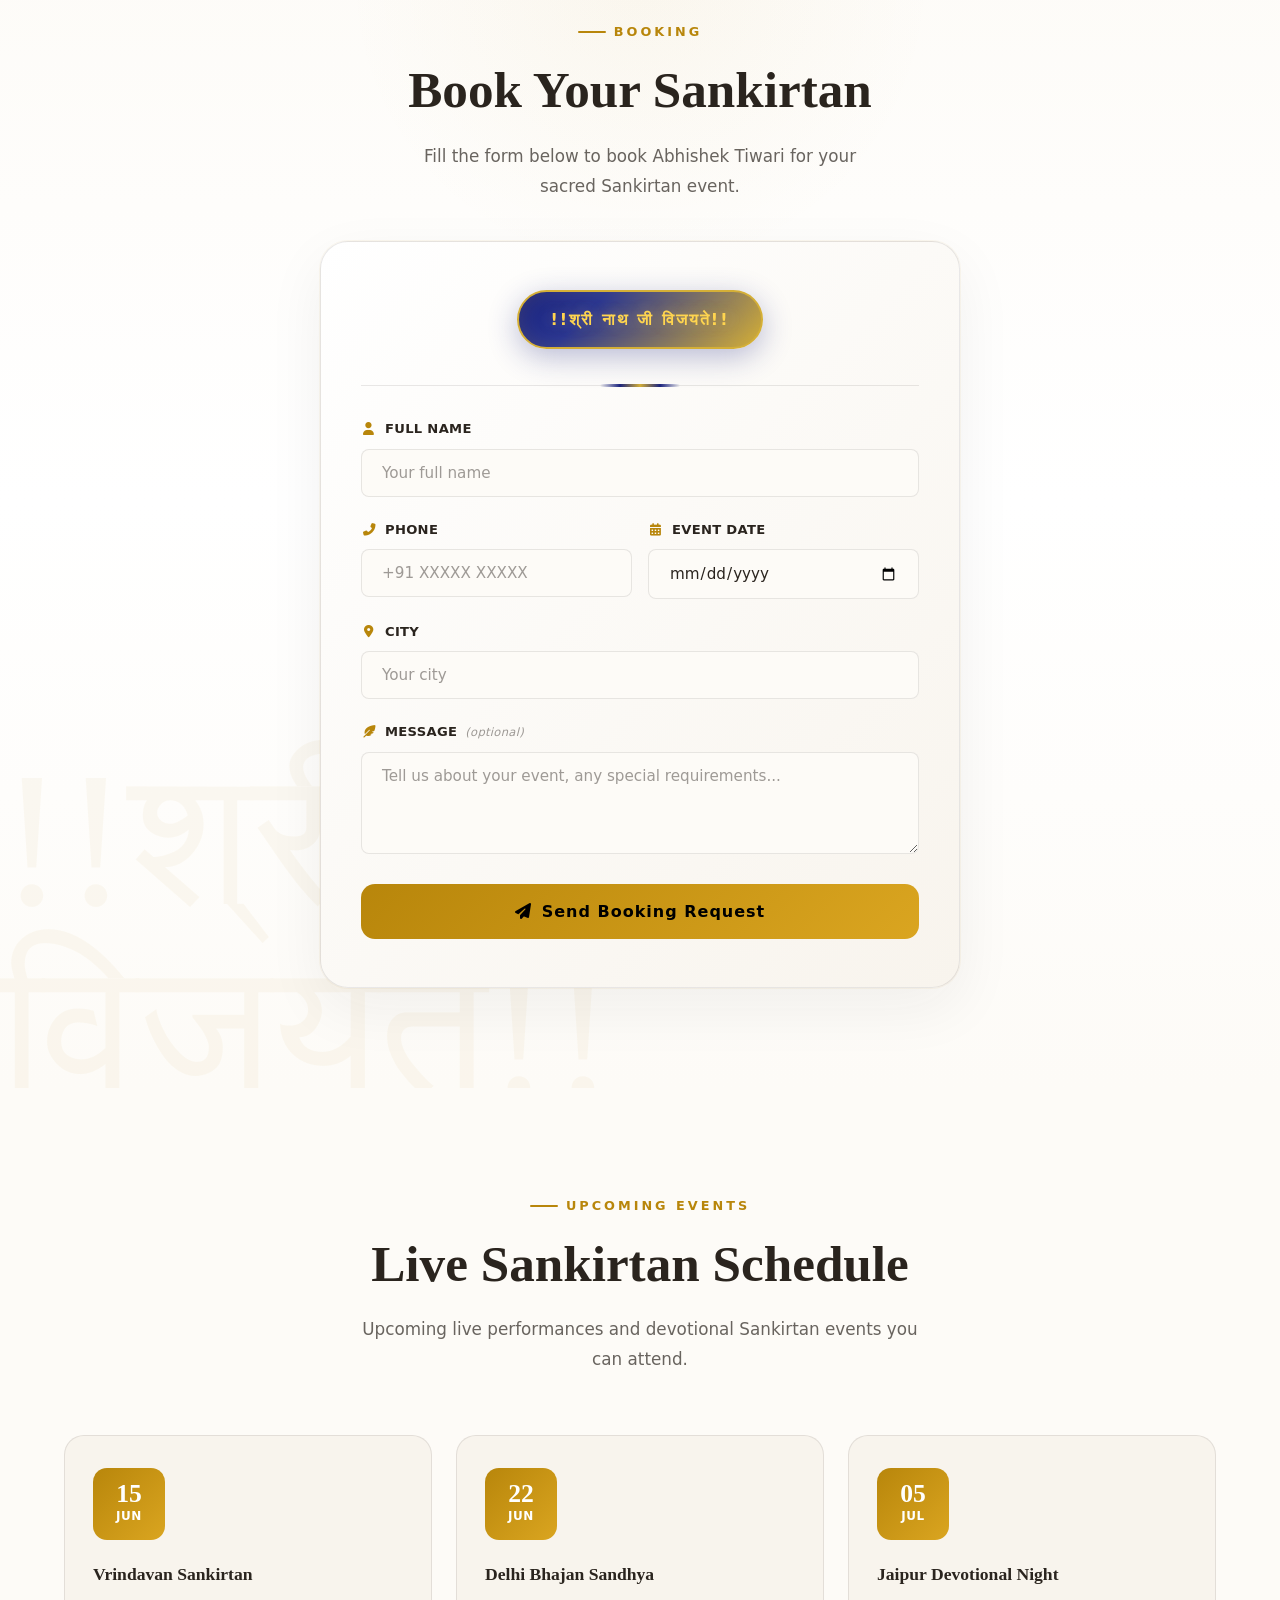
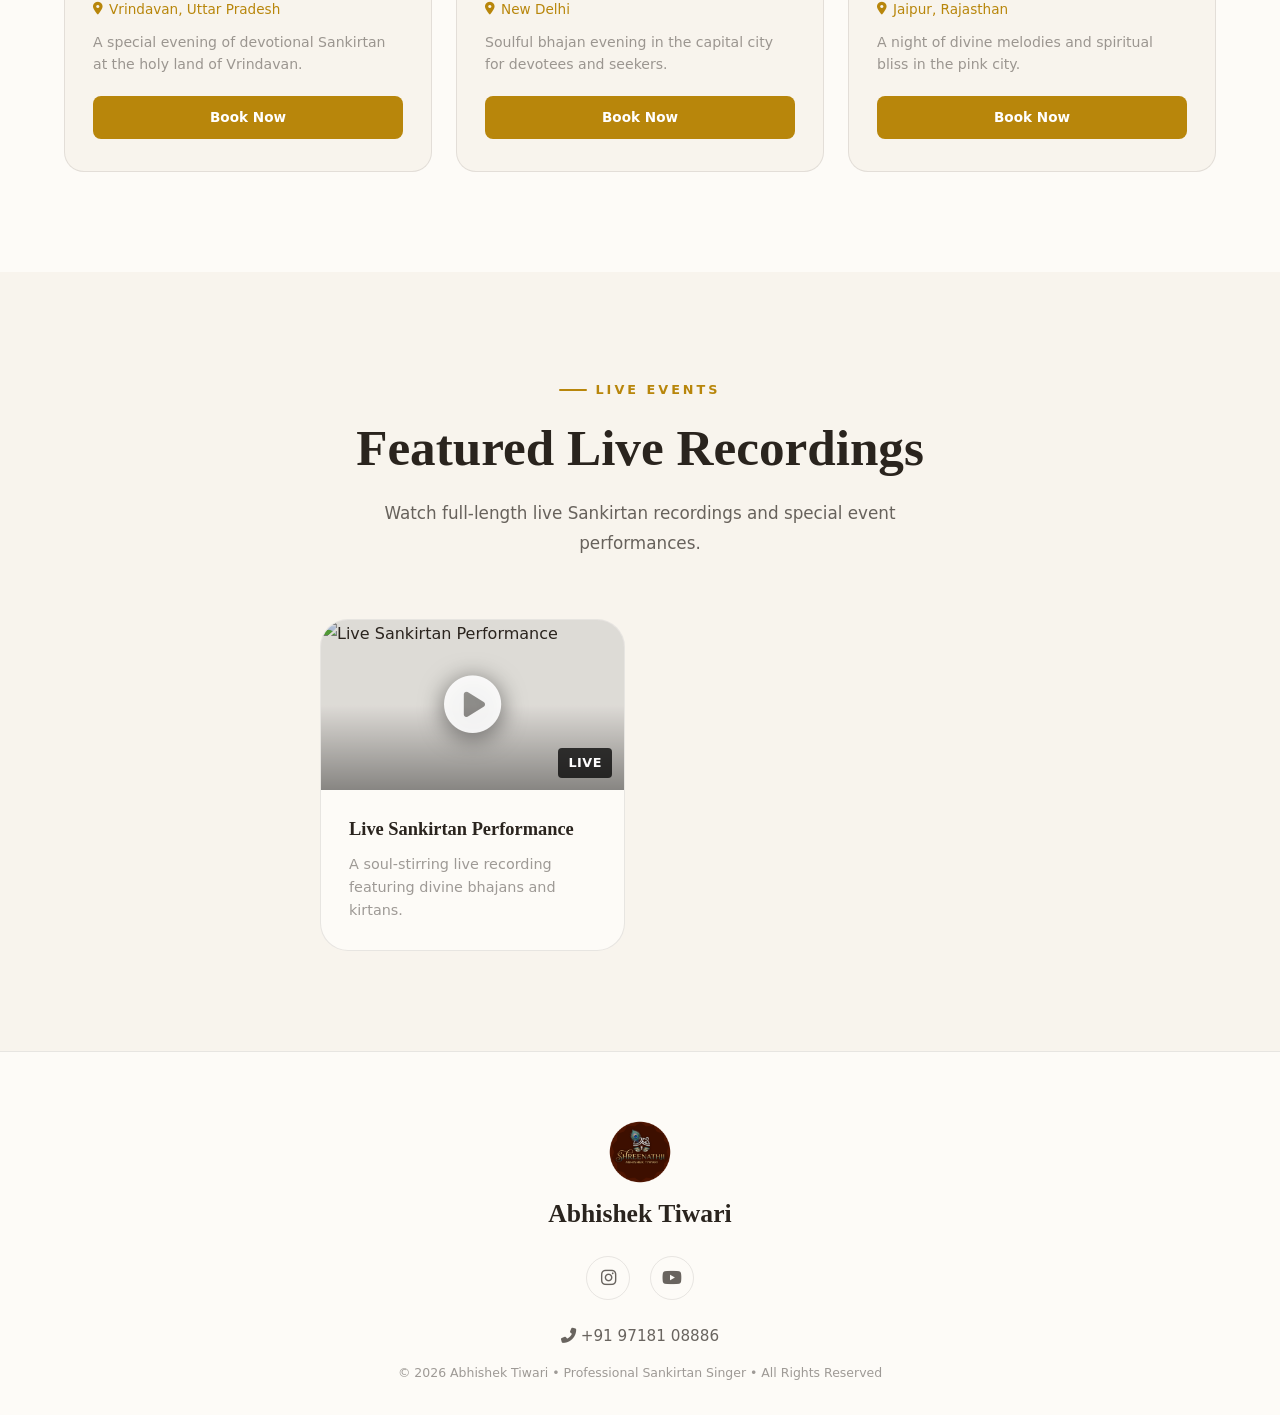
==== commit cd5286ef: "Add upcoming events and live events sections, remove placeholder card, add single-card centering" ====
--- a/Abishektiwari-bundled.html
+++ b/Abishektiwari-bundled.html
@@ -468,7 +468,7 @@
         0 8px 30px rgba(42, 36, 30, 0.1),
         0 0 20px var(--clr-accent-glow);
     transition: all var(--transition-smooth);
-    background: #ffffff;
+    background: var(--clr-surface);
     padding: 4px;
     z-index: 2;
     flex-shrink: 0;
@@ -1304,6 +1304,262 @@
     opacity: 1;
 }
 
+/* ===== UPCOMING EVENTS SECTION ===== */
+.events-section {
+    padding: 100px 0;
+    background: var(--clr-bg);
+    position: relative;
+}
+
+.events-header {
+    text-align: center;
+    margin-bottom: 60px;
+}
+
+.events-grid {
+    display: grid;
+    grid-template-columns: repeat(3, 1fr);
+    gap: 24px;
+}
+
+.event-card {
+    display: flex;
+    flex-direction: column;
+    background: var(--clr-surface-2);
+    border: 1px solid var(--clr-border);
+    border-radius: var(--radius-lg);
+    padding: 32px 28px;
+    transition: all var(--transition-smooth);
+    position: relative;
+}
+
+.event-card:hover {
+    transform: translateY(-8px);
+    border-color: rgba(232, 168, 56, 0.4);
+    box-shadow: 0 20px 60px rgba(184, 134, 11, 0.12), 0 0 40px rgba(184, 134, 11, 0.05);
+}
+
+.event-date {
+    display: flex;
+    flex-direction: column;
+    align-items: center;
+    justify-content: center;
+    width: 72px;
+    height: 72px;
+    border-radius: var(--radius-md);
+    background: linear-gradient(135deg, var(--clr-accent), var(--clr-accent-light));
+    color: #fff;
+    margin-bottom: 20px;
+    flex-shrink: 0;
+}
+
+.event-day {
+    font-size: 1.6rem;
+    font-weight: 700;
+    line-height: 1;
+    font-family: var(--font-heading);
+}
+
+.event-month {
+    font-size: 0.75rem;
+    font-weight: 600;
+    text-transform: uppercase;
+    letter-spacing: 0.5px;
+}
+
+.event-details {
+    flex: 1;
+}
+
+.event-details h3 {
+    font-size: 1.1rem;
+    font-weight: 600;
+    margin-bottom: 8px;
+    font-family: var(--font-heading);
+    transition: color var(--transition-fast);
+}
+
+.event-card:hover .event-details h3 {
+    color: var(--clr-accent);
+}
+
+.event-location {
+    font-size: 0.85rem;
+    color: var(--clr-accent);
+    margin-bottom: 10px;
+    display: flex;
+    align-items: center;
+    gap: 6px;
+}
+
+.event-location i {
+    font-size: 0.8rem;
+}
+
+.event-desc {
+    font-size: 0.88rem;
+    color: var(--clr-text-dim);
+    line-height: 1.6;
+}
+
+.event-cta {
+    display: inline-flex;
+    align-items: center;
+    justify-content: center;
+    margin-top: 20px;
+    padding: 10px 24px;
+    background: var(--clr-accent);
+    color: #fff;
+    border-radius: var(--radius-sm);
+    font-size: 0.85rem;
+    font-weight: 600;
+    transition: all var(--transition-fast);
+    text-decoration: none;
+}
+
+.event-cta:hover {
+    background: var(--clr-accent-light);
+    transform: translateY(-2px);
+    box-shadow: 0 4px 16px rgba(184, 134, 11, 0.3);
+}
+
+/* ===== LIVE EVENTS SECTION ===== */
+.live-events-section {
+    padding: 100px 0;
+    background: var(--clr-surface-2);
+    position: relative;
+}
+
+.live-events-header {
+    text-align: center;
+    margin-bottom: 60px;
+}
+
+.live-events-grid {
+    display: grid;
+    grid-template-columns: repeat(2, 1fr);
+    gap: 30px;
+}
+
+.live-events-grid:has(.live-event-card:only-child) {
+    max-width: 640px;
+    margin: 0 auto;
+}
+.live-event-card {
+    background: var(--clr-bg);
+    border: 1px solid var(--clr-border);
+    border-radius: var(--radius-xl);
+    overflow: hidden;
+    transition: all var(--transition-smooth);
+}
+
+.live-event-card:hover {
+    transform: translateY(-8px);
+    border-color: rgba(232, 168, 56, 0.4);
+    box-shadow: 0 20px 60px rgba(184, 134, 11, 0.12), 0 0 40px rgba(184, 134, 11, 0.05);
+}
+
+.live-event-link {
+    display: block;
+    text-decoration: none;
+    color: inherit;
+}
+
+.live-event-thumb {
+    position: relative;
+    aspect-ratio: 16/9;
+    overflow: hidden;
+}
+
+.live-event-thumb img {
+    width: 100%;
+    height: 100%;
+    object-fit: cover;
+    transition: transform var(--transition-smooth);
+}
+
+.live-event-card:hover .live-event-thumb img {
+    transform: scale(1.08);
+}
+
+.live-event-thumb::after {
+    content: '';
+    position: absolute;
+    inset: 0;
+    background: linear-gradient(to bottom, transparent 50%, rgba(0,0,0,0.4));
+    pointer-events: none;
+}
+
+.live-event-play-btn {
+    position: absolute;
+    inset: 0;
+    display: flex;
+    align-items: center;
+    justify-content: center;
+    background: rgba(42, 36, 30, 0.15);
+    transition: background var(--transition-smooth);
+    z-index: 2;
+}
+
+.live-event-card:hover .live-event-play-btn {
+    background: rgba(0,0,0,0.45);
+}
+
+.live-event-play-btn i {
+    font-size: 3.6rem;
+    color: rgba(255,255,255,0.9);
+    transition: all var(--transition-smooth);
+    filter: drop-shadow(0 4px 12px rgba(0,0,0,0.6));
+    animation: livePulse 2.5s ease-in-out infinite;
+}
+
+@keyframes livePulse {
+    0%, 100% { transform: scale(1); opacity: 0.9; }
+    50% { transform: scale(1.08); opacity: 1; }
+}
+
+.live-event-card:hover .live-event-play-btn i {
+    color: var(--clr-accent);
+    transform: scale(1.2);
+    animation: none;
+}
+
+.live-event-duration {
+    position: absolute;
+    bottom: 12px;
+    right: 12px;
+    background: rgba(0,0,0,0.75);
+    color: #fff;
+    padding: 4px 10px;
+    border-radius: 4px;
+    font-size: 0.8rem;
+    font-weight: 600;
+    z-index: 3;
+    letter-spacing: 0.5px;
+}
+
+.live-event-info {
+    padding: 24px 28px 28px;
+}
+
+.live-event-info h3 {
+    font-size: 1.15rem;
+    font-weight: 600;
+    margin-bottom: 8px;
+    font-family: var(--font-heading);
+    transition: color var(--transition-fast);
+}
+
+.live-event-card:hover .live-event-info h3 {
+    color: var(--clr-accent);
+}
+
+.live-event-info p {
+    font-size: 0.9rem;
+    color: var(--clr-text-dim);
+    line-height: 1.6;
+}
+
 /* ===== QUOTES PHOTO SLIDER ===== */
 .quotes-section {
     padding: 100px 0;
@@ -1355,7 +1611,7 @@
     width: 12px;
     height: 12px;
     border-radius: 50%;
-    background: rgba(255,255,255,0.5);
+    background: rgba(232, 224, 216, 0.5);
     cursor: pointer;
     transition: all var(--transition-fast);
 }
@@ -1922,6 +2178,8 @@
     }
     .videos-section,
     .about-section,
+    .events-section,
+    .live-events-section,
     .team-section,
     .gallery-section,
     .booking-section {
@@ -2097,6 +2355,8 @@
     }
     .videos-section,
     .about-section,
+    .events-section,
+    .live-events-section,
     .team-section,
     .gallery-section,
     .booking-section {
@@ -2227,6 +2487,8 @@
         order: -1;
     }
     .videos-grid,
+    .events-grid,
+    .live-events-grid,
     .team-grid {
         grid-template-columns: 1fr;
     }
@@ -2273,7 +2535,7 @@
         right: -100%;
         width: min(350px, 85%);
         height: 100vh;
-        background: rgba(255, 255, 255, 0.95);
+        background: var(--clr-glass);
         display: flex;
         flex-direction: column;
         justify-content: center;
@@ -2385,6 +2647,8 @@
     /* Section padding reduction */
     .videos-section,
     .about-section,
+    .events-section,
+    .live-events-section,
     .team-section,
     .gallery-section,
     .booking-section {
@@ -2408,6 +2672,8 @@
 
     /* Single column for video + team on small phones */
     .videos-grid,
+    .events-grid,
+    .live-events-grid,
     .team-grid {
         grid-template-columns: 1fr;
         gap: 20px;
@@ -2847,6 +3113,88 @@
         </div>
     </section>
 
+    <!-- ==================== UPCOMING EVENTS ==================== -->
+    <section id="events" class="events-section">
+        <div class="section-container">
+            <div class="events-header reveal">
+                <div class="section-label">Upcoming Events</div>
+                <h2 class="section-title">Live Sankirtan Schedule</h2>
+                <p class="section-subtitle" style="margin: 0 auto;">Upcoming live performances and devotional Sankirtan events you can attend.</p>
+            </div>
+
+            <div class="events-grid">
+                <div class="event-card reveal delay-1">
+                    <div class="event-date">
+                        <span class="event-day">15</span>
+                        <span class="event-month">Jun</span>
+                    </div>
+                    <div class="event-details">
+                        <h3>Vrindavan Sankirtan</h3>
+                        <p class="event-location"><i class="fas fa-map-marker-alt"></i> Vrindavan, Uttar Pradesh</p>
+                        <p class="event-desc">A special evening of devotional Sankirtan at the holy land of Vrindavan.</p>
+                    </div>
+                    <a href="#booking" class="event-cta">Book Now</a>
+                </div>
+
+                <div class="event-card reveal delay-2">
+                    <div class="event-date">
+                        <span class="event-day">22</span>
+                        <span class="event-month">Jun</span>
+                    </div>
+                    <div class="event-details">
+                        <h3>Delhi Bhajan Sandhya</h3>
+                        <p class="event-location"><i class="fas fa-map-marker-alt"></i> New Delhi</p>
+                        <p class="event-desc">Soulful bhajan evening in the capital city for devotees and seekers.</p>
+                    </div>
+                    <a href="#booking" class="event-cta">Book Now</a>
+                </div>
+
+                <div class="event-card reveal delay-3">
+                    <div class="event-date">
+                        <span class="event-day">05</span>
+                        <span class="event-month">Jul</span>
+                    </div>
+                    <div class="event-details">
+                        <h3>Jaipur Devotional Night</h3>
+                        <p class="event-location"><i class="fas fa-map-marker-alt"></i> Jaipur, Rajasthan</p>
+                        <p class="event-desc">A night of divine melodies and spiritual bliss in the pink city.</p>
+                    </div>
+                    <a href="#booking" class="event-cta">Book Now</a>
+                </div>
+            </div>
+        </div>
+    </section>
+
+    <!-- ==================== LIVE EVENTS ==================== -->
+    <section id="live-events" class="live-events-section">
+        <div class="section-container">
+            <div class="live-events-header reveal">
+                <div class="section-label">Live Events</div>
+                <h2 class="section-title">Featured Live Recordings</h2>
+                <p class="section-subtitle" style="margin: 0 auto;">Watch full-length live Sankirtan recordings and special event performances.</p>
+            </div>
+
+            <div class="live-events-grid">
+                <div class="live-event-card reveal delay-1">
+                    <a href="https://youtu.be/AV4pvCts3ZY" target="_blank" rel="noopener noreferrer" class="live-event-link" title="Watch Live Sankirtan Performance on YouTube">
+                        <div class="live-event-thumb">
+                            <img src="https://img.youtube.com/vi/AV4pvCts3ZY/maxresdefault.jpg"
+                                alt="Live Sankirtan Performance" loading="lazy" decoding="async" onerror="this.onerror=null;this.src='https://img.youtube.com/vi/AV4pvCts3ZY/hqdefault.jpg'">
+                            <div class="live-event-play-btn">
+                                <i class="fas fa-play-circle"></i>
+                            </div>
+                            <div class="live-event-duration">LIVE</div>
+                        </div>
+                    </a>
+                    <div class="live-event-info">
+                        <h3>Live Sankirtan Performance</h3>
+                        <p>A soul-stirring live recording featuring divine bhajans and kirtans.</p>
+                    </div>
+                </div>
+            </div>
+        </div>
+    </section>
+
     </main>
 
     <!-- ==================== FLOATING SOCIAL BUTTONS ==================== -->
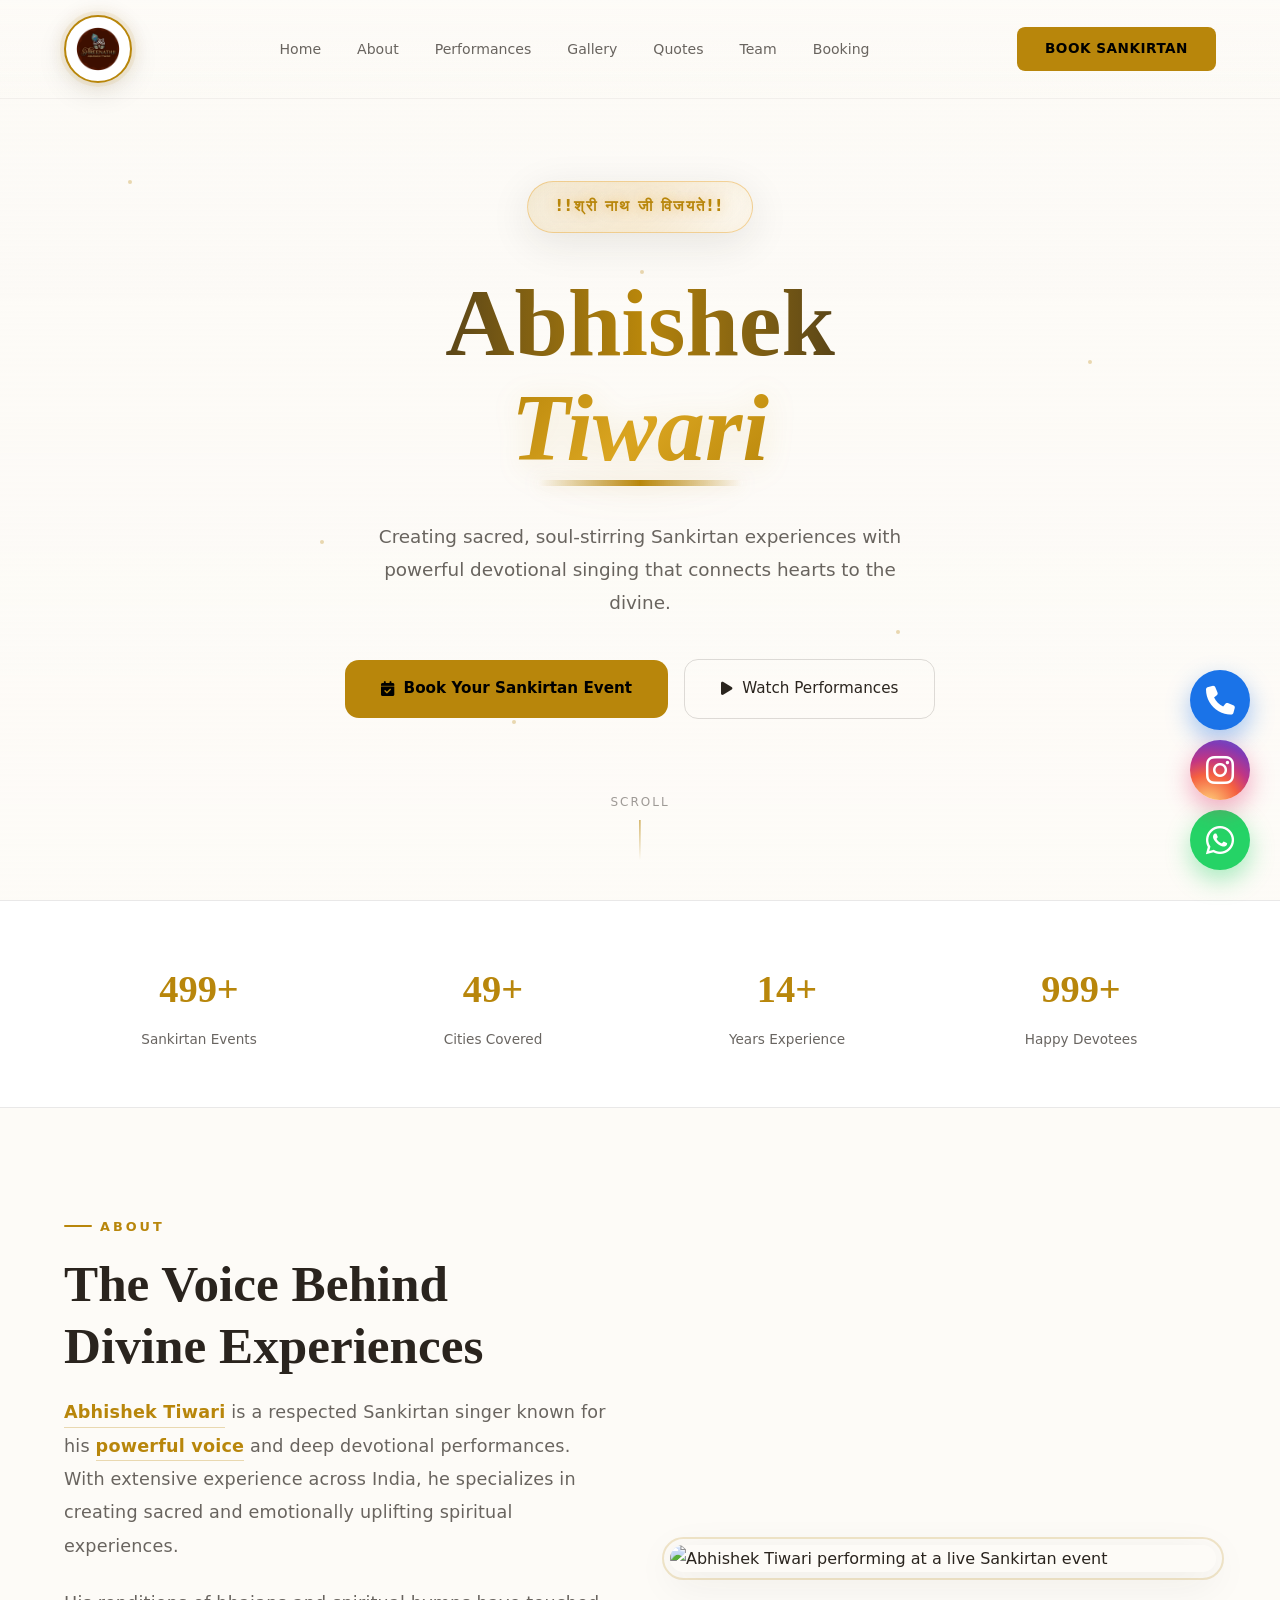
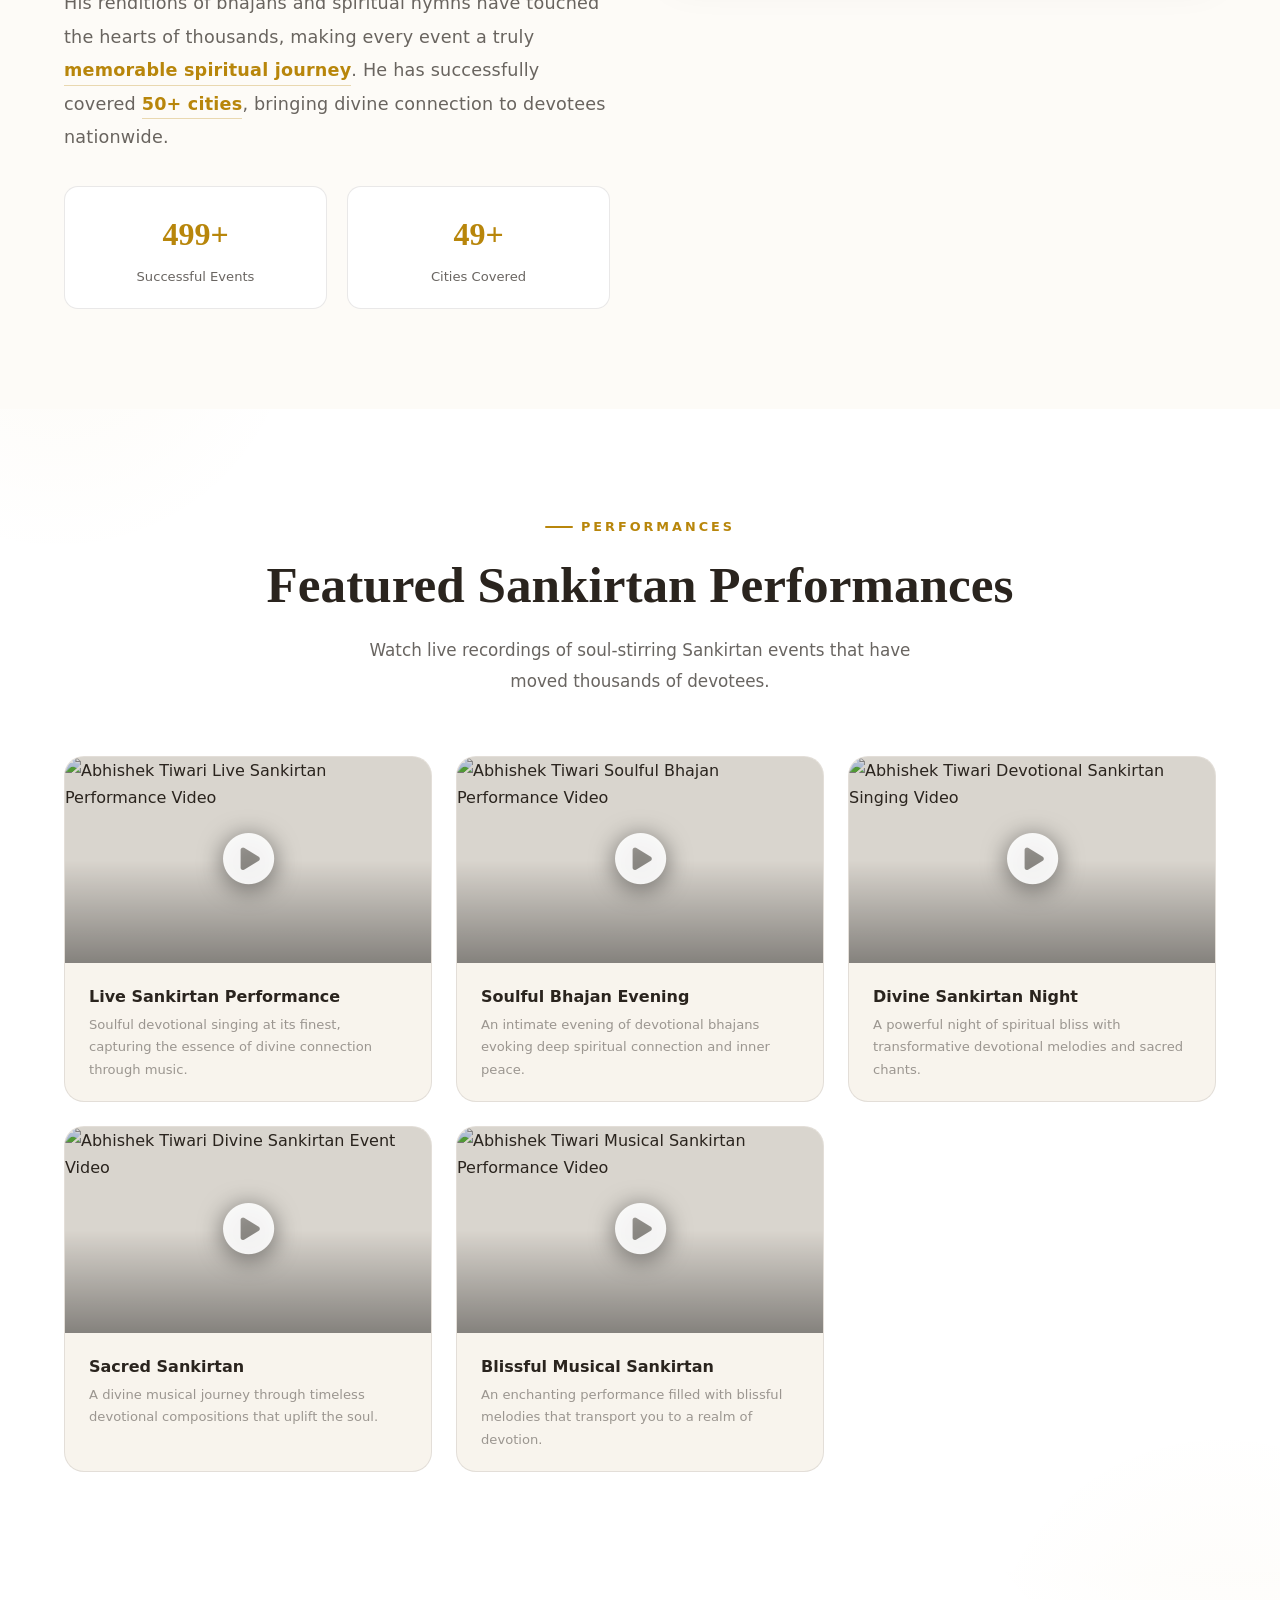
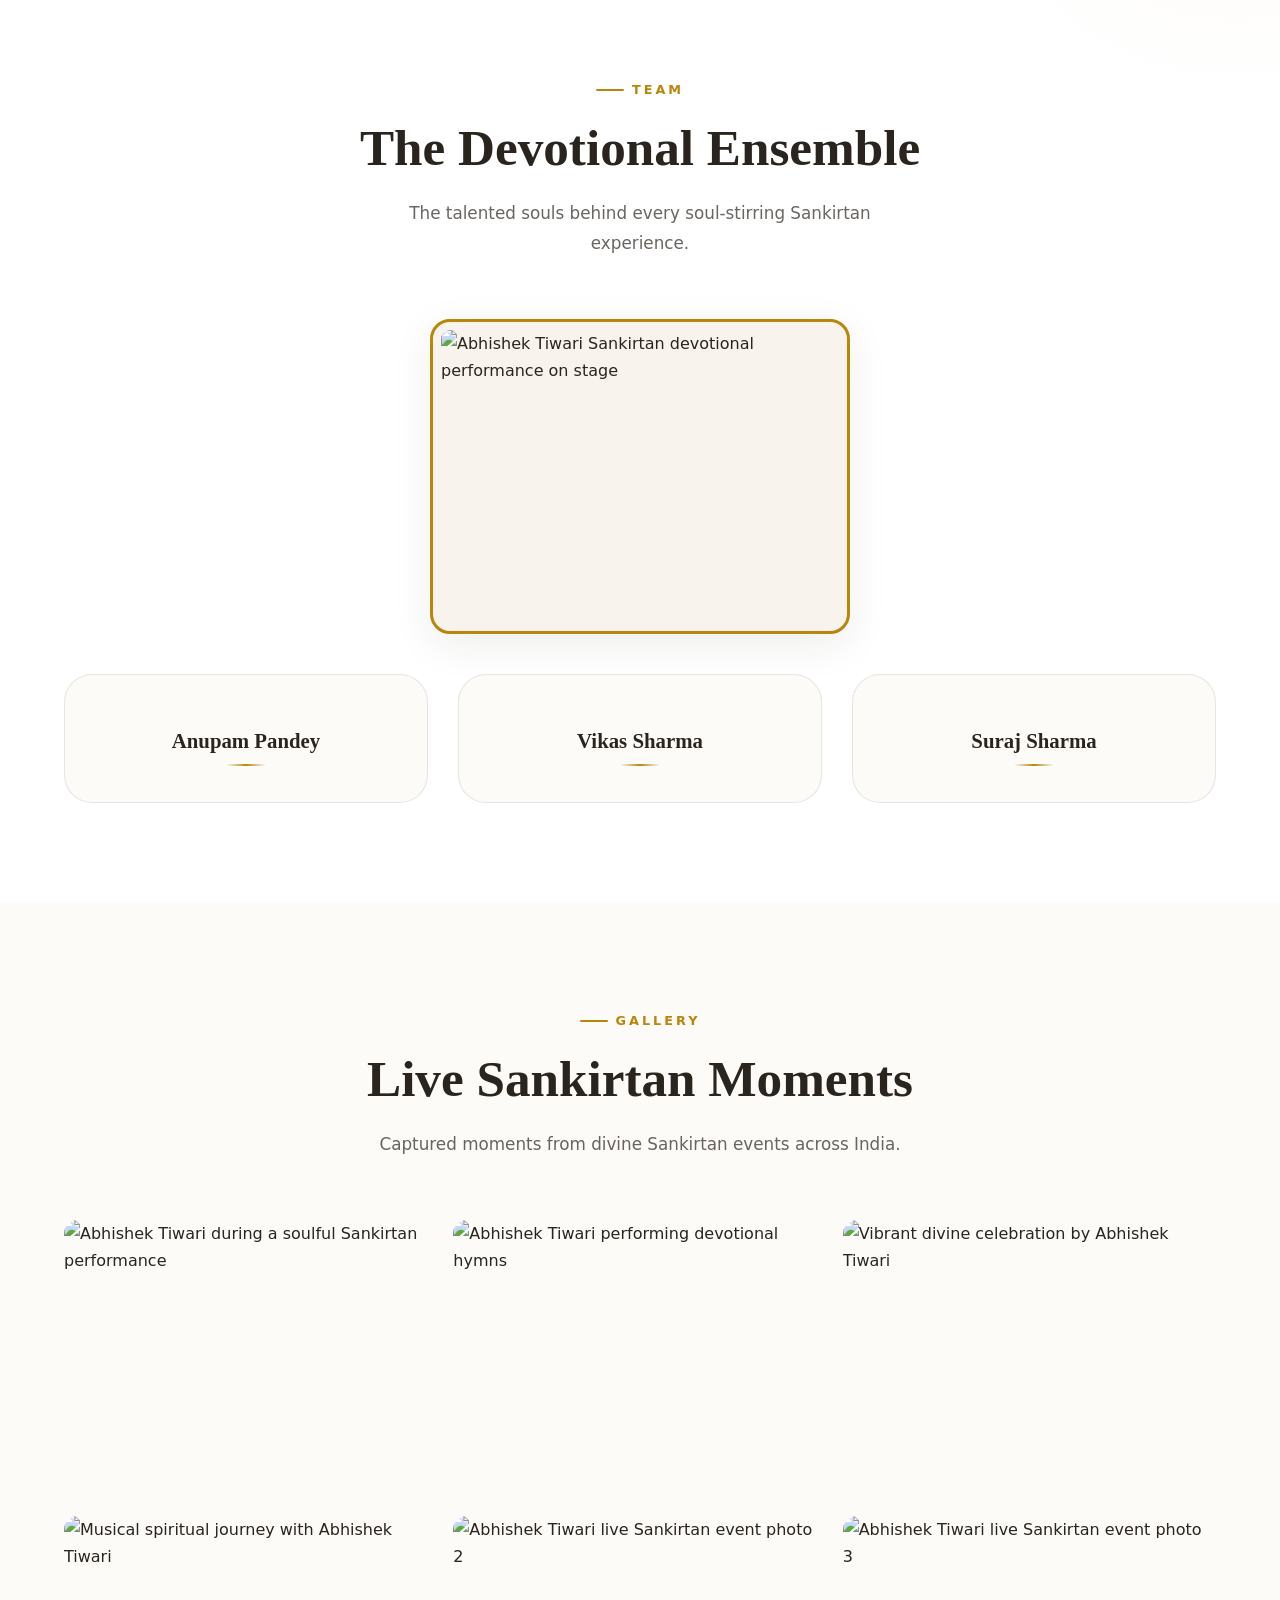
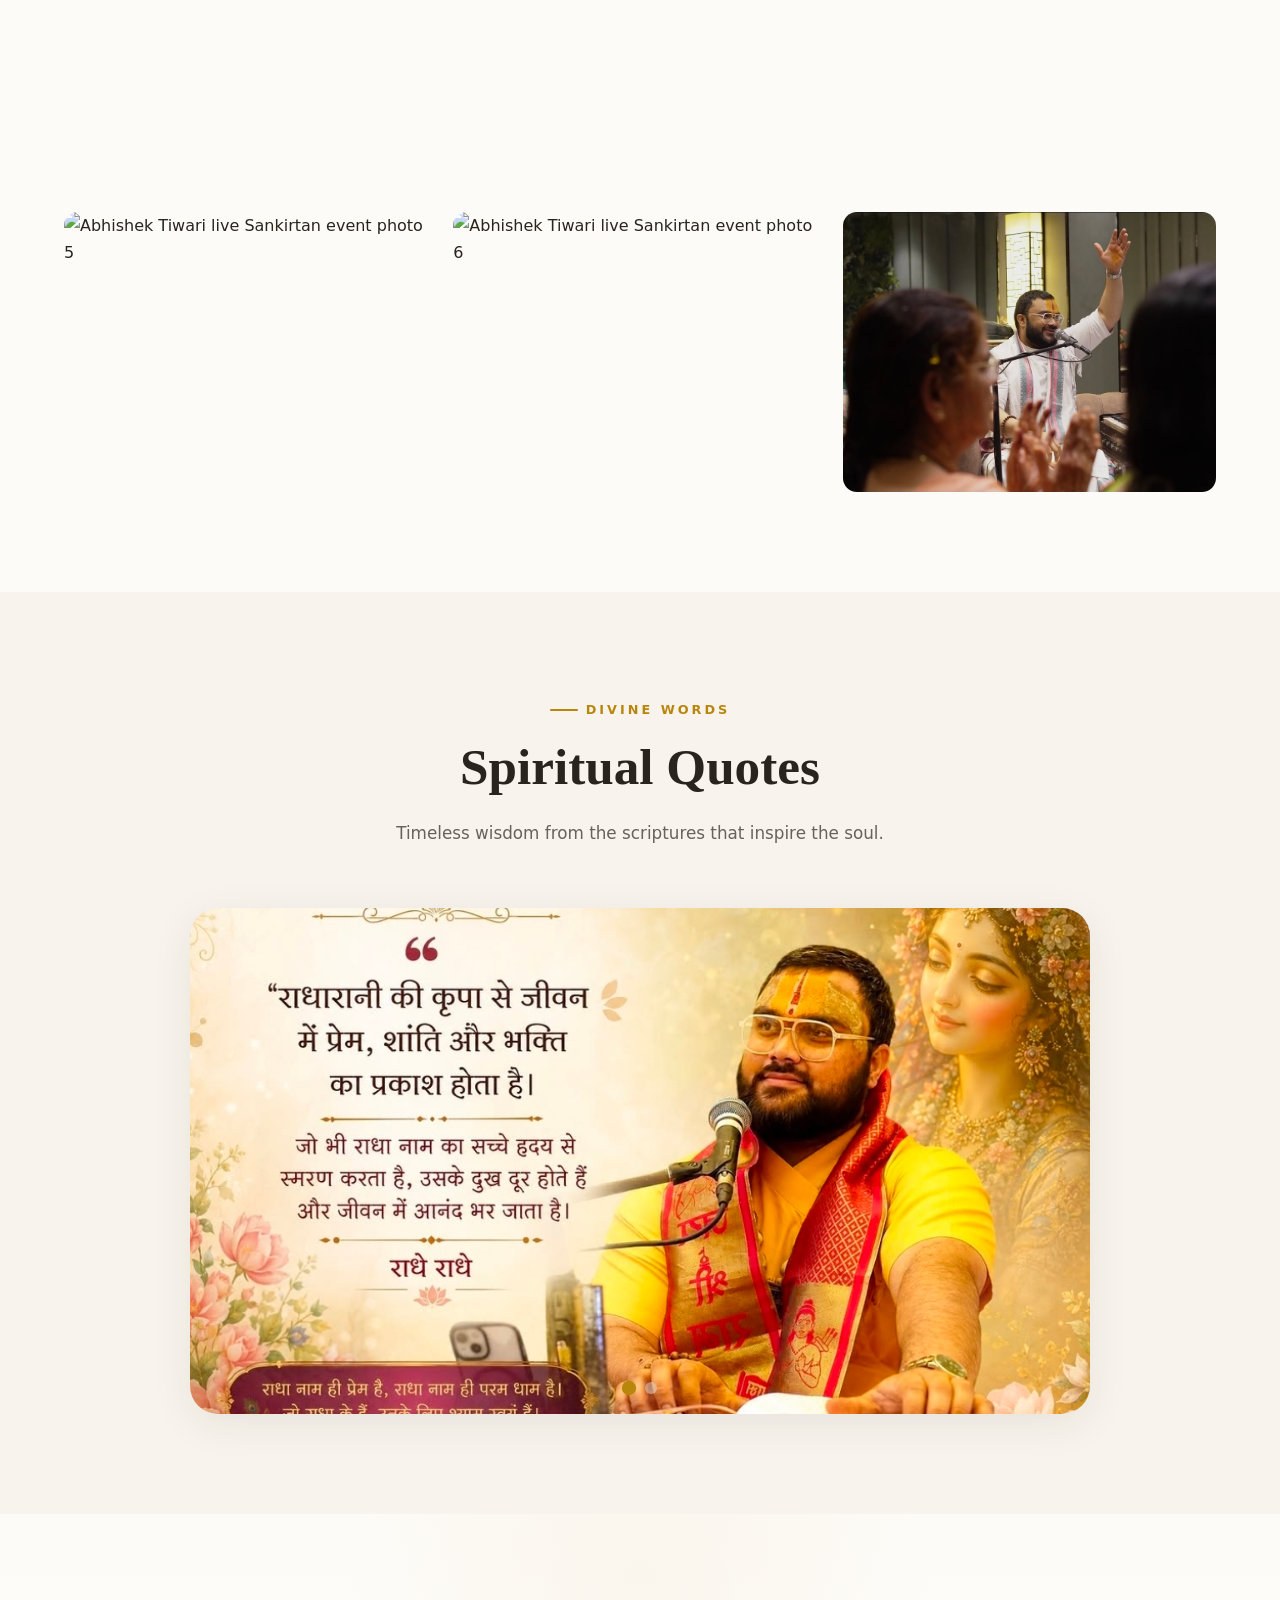
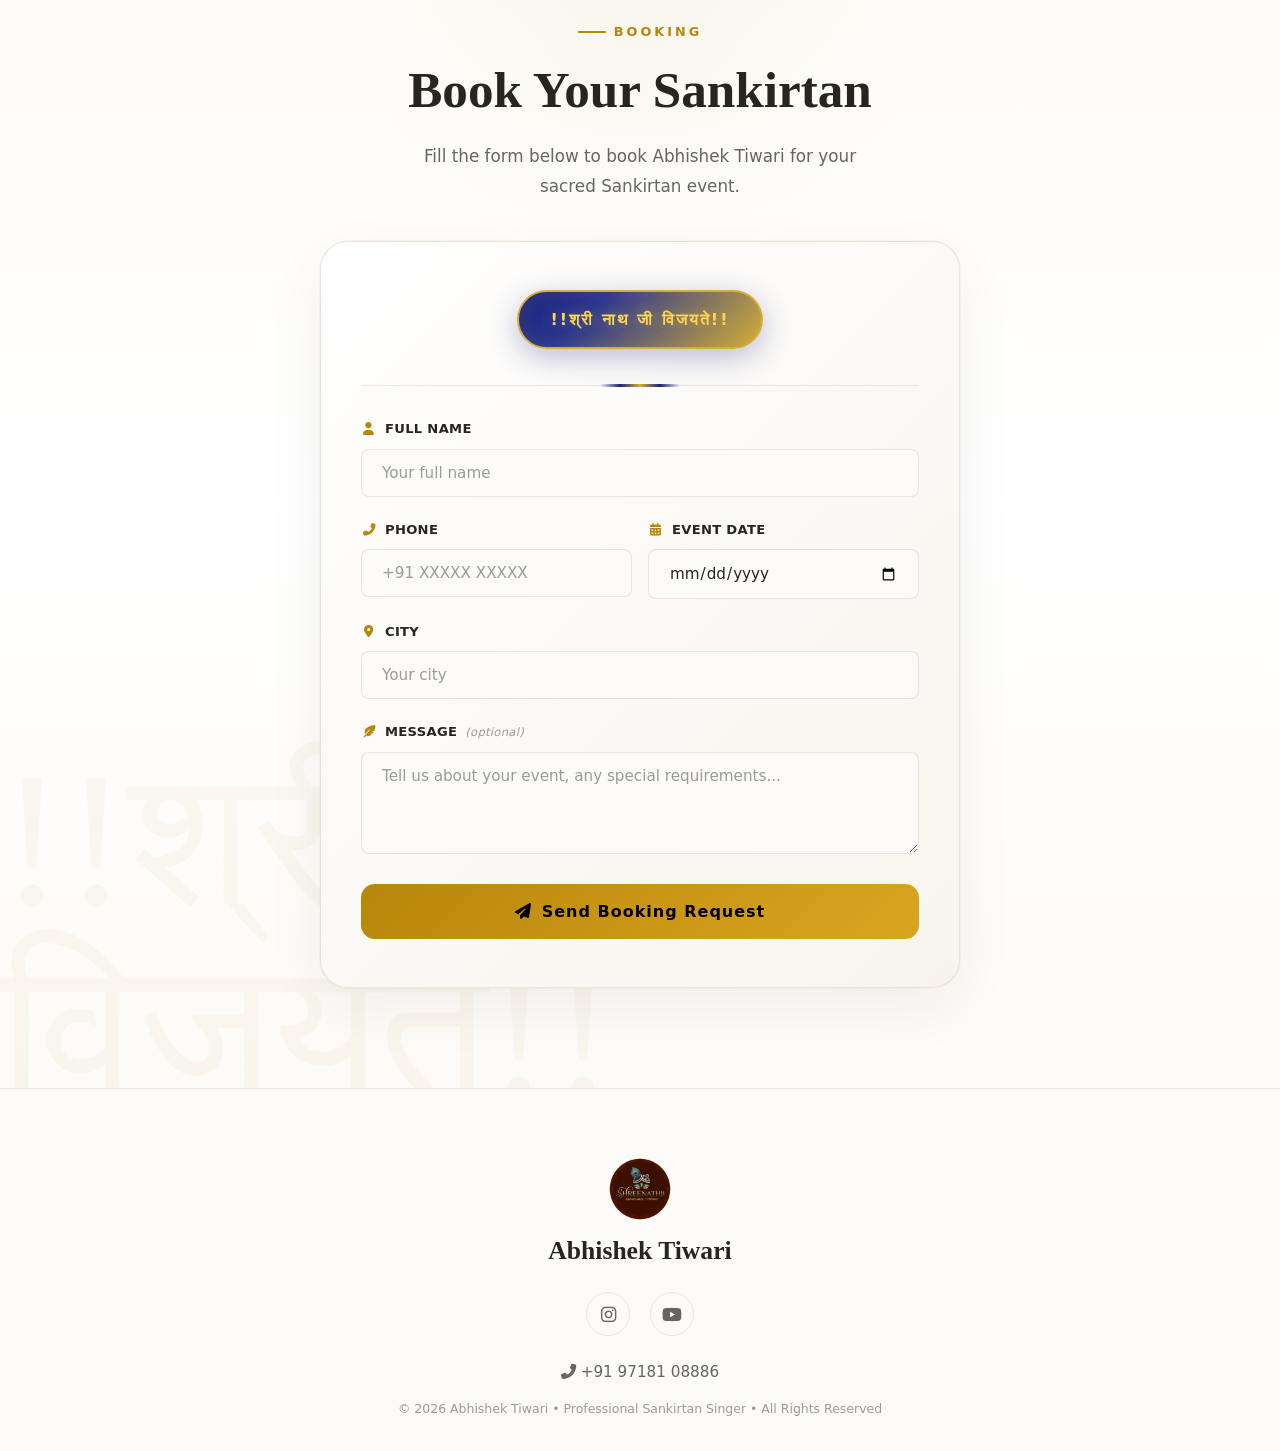
==== commit 25ee331a: "Remove upcoming events and live events sections" ====
--- a/Abishektiwari-bundled.html
+++ b/Abishektiwari-bundled.html
@@ -1304,261 +1304,7 @@
     opacity: 1;
 }
 
-/* ===== UPCOMING EVENTS SECTION ===== */
-.events-section {
-    padding: 100px 0;
-    background: var(--clr-bg);
-    position: relative;
-}
-
-.events-header {
-    text-align: center;
-    margin-bottom: 60px;
-}
-
-.events-grid {
-    display: grid;
-    grid-template-columns: repeat(3, 1fr);
-    gap: 24px;
-}
-
-.event-card {
-    display: flex;
-    flex-direction: column;
-    background: var(--clr-surface-2);
-    border: 1px solid var(--clr-border);
-    border-radius: var(--radius-lg);
-    padding: 32px 28px;
-    transition: all var(--transition-smooth);
-    position: relative;
-}
-
-.event-card:hover {
-    transform: translateY(-8px);
-    border-color: rgba(232, 168, 56, 0.4);
-    box-shadow: 0 20px 60px rgba(184, 134, 11, 0.12), 0 0 40px rgba(184, 134, 11, 0.05);
-}
-
-.event-date {
-    display: flex;
-    flex-direction: column;
-    align-items: center;
-    justify-content: center;
-    width: 72px;
-    height: 72px;
-    border-radius: var(--radius-md);
-    background: linear-gradient(135deg, var(--clr-accent), var(--clr-accent-light));
-    color: #fff;
-    margin-bottom: 20px;
-    flex-shrink: 0;
-}
-
-.event-day {
-    font-size: 1.6rem;
-    font-weight: 700;
-    line-height: 1;
-    font-family: var(--font-heading);
-}
-
-.event-month {
-    font-size: 0.75rem;
-    font-weight: 600;
-    text-transform: uppercase;
-    letter-spacing: 0.5px;
-}
-
-.event-details {
-    flex: 1;
-}
-
-.event-details h3 {
-    font-size: 1.1rem;
-    font-weight: 600;
-    margin-bottom: 8px;
-    font-family: var(--font-heading);
-    transition: color var(--transition-fast);
-}
-
-.event-card:hover .event-details h3 {
-    color: var(--clr-accent);
-}
-
-.event-location {
-    font-size: 0.85rem;
-    color: var(--clr-accent);
-    margin-bottom: 10px;
-    display: flex;
-    align-items: center;
-    gap: 6px;
-}
-
-.event-location i {
-    font-size: 0.8rem;
-}
-
-.event-desc {
-    font-size: 0.88rem;
-    color: var(--clr-text-dim);
-    line-height: 1.6;
-}
-
-.event-cta {
-    display: inline-flex;
-    align-items: center;
-    justify-content: center;
-    margin-top: 20px;
-    padding: 10px 24px;
-    background: var(--clr-accent);
-    color: #fff;
-    border-radius: var(--radius-sm);
-    font-size: 0.85rem;
-    font-weight: 600;
-    transition: all var(--transition-fast);
-    text-decoration: none;
-}
-
-.event-cta:hover {
-    background: var(--clr-accent-light);
-    transform: translateY(-2px);
-    box-shadow: 0 4px 16px rgba(184, 134, 11, 0.3);
-}
-
-/* ===== LIVE EVENTS SECTION ===== */
-.live-events-section {
-    padding: 100px 0;
-    background: var(--clr-surface-2);
-    position: relative;
-}
-
-.live-events-header {
-    text-align: center;
-    margin-bottom: 60px;
-}
-
-.live-events-grid {
-    display: grid;
-    grid-template-columns: repeat(2, 1fr);
-    gap: 30px;
-}
-
-.live-events-grid:has(.live-event-card:only-child) {
-    max-width: 640px;
-    margin: 0 auto;
-}
-.live-event-card {
-    background: var(--clr-bg);
-    border: 1px solid var(--clr-border);
-    border-radius: var(--radius-xl);
-    overflow: hidden;
-    transition: all var(--transition-smooth);
-}
-
-.live-event-card:hover {
-    transform: translateY(-8px);
-    border-color: rgba(232, 168, 56, 0.4);
-    box-shadow: 0 20px 60px rgba(184, 134, 11, 0.12), 0 0 40px rgba(184, 134, 11, 0.05);
-}
-
-.live-event-link {
-    display: block;
-    text-decoration: none;
-    color: inherit;
-}
-
-.live-event-thumb {
-    position: relative;
-    aspect-ratio: 16/9;
-    overflow: hidden;
-}
-
-.live-event-thumb img {
-    width: 100%;
-    height: 100%;
-    object-fit: cover;
-    transition: transform var(--transition-smooth);
-}
-
-.live-event-card:hover .live-event-thumb img {
-    transform: scale(1.08);
-}
-
-.live-event-thumb::after {
-    content: '';
-    position: absolute;
-    inset: 0;
-    background: linear-gradient(to bottom, transparent 50%, rgba(0,0,0,0.4));
-    pointer-events: none;
-}
-
-.live-event-play-btn {
-    position: absolute;
-    inset: 0;
-    display: flex;
-    align-items: center;
-    justify-content: center;
-    background: rgba(42, 36, 30, 0.15);
-    transition: background var(--transition-smooth);
-    z-index: 2;
-}
-
-.live-event-card:hover .live-event-play-btn {
-    background: rgba(0,0,0,0.45);
-}
-
-.live-event-play-btn i {
-    font-size: 3.6rem;
-    color: rgba(255,255,255,0.9);
-    transition: all var(--transition-smooth);
-    filter: drop-shadow(0 4px 12px rgba(0,0,0,0.6));
-    animation: livePulse 2.5s ease-in-out infinite;
-}
-
-@keyframes livePulse {
-    0%, 100% { transform: scale(1); opacity: 0.9; }
-    50% { transform: scale(1.08); opacity: 1; }
-}
-
-.live-event-card:hover .live-event-play-btn i {
-    color: var(--clr-accent);
-    transform: scale(1.2);
-    animation: none;
-}
-
-.live-event-duration {
-    position: absolute;
-    bottom: 12px;
-    right: 12px;
-    background: rgba(0,0,0,0.75);
-    color: #fff;
-    padding: 4px 10px;
-    border-radius: 4px;
-    font-size: 0.8rem;
-    font-weight: 600;
-    z-index: 3;
-    letter-spacing: 0.5px;
-}
-
-.live-event-info {
-    padding: 24px 28px 28px;
-}
-
-.live-event-info h3 {
-    font-size: 1.15rem;
-    font-weight: 600;
-    margin-bottom: 8px;
-    font-family: var(--font-heading);
-    transition: color var(--transition-fast);
-}
-
-.live-event-card:hover .live-event-info h3 {
-    color: var(--clr-accent);
-}
-
-.live-event-info p {
-    font-size: 0.9rem;
-    color: var(--clr-text-dim);
-    line-height: 1.6;
-}
+
 
 /* ===== QUOTES PHOTO SLIDER ===== */
 .quotes-section {
@@ -2178,8 +1924,6 @@
     }
     .videos-section,
     .about-section,
-    .events-section,
-    .live-events-section,
     .team-section,
     .gallery-section,
     .booking-section {
@@ -2355,8 +2099,6 @@
     }
     .videos-section,
     .about-section,
-    .events-section,
-    .live-events-section,
     .team-section,
     .gallery-section,
     .booking-section {
@@ -2487,8 +2229,6 @@
         order: -1;
     }
     .videos-grid,
-    .events-grid,
-    .live-events-grid,
     .team-grid {
         grid-template-columns: 1fr;
     }
@@ -2647,8 +2387,6 @@
     /* Section padding reduction */
     .videos-section,
     .about-section,
-    .events-section,
-    .live-events-section,
     .team-section,
     .gallery-section,
     .booking-section {
@@ -2672,8 +2410,6 @@
 
     /* Single column for video + team on small phones */
     .videos-grid,
-    .events-grid,
-    .live-events-grid,
     .team-grid {
         grid-template-columns: 1fr;
         gap: 20px;
@@ -3113,88 +2849,6 @@
         </div>
     </section>
 
-    <!-- ==================== UPCOMING EVENTS ==================== -->
-    <section id="events" class="events-section">
-        <div class="section-container">
-            <div class="events-header reveal">
-                <div class="section-label">Upcoming Events</div>
-                <h2 class="section-title">Live Sankirtan Schedule</h2>
-                <p class="section-subtitle" style="margin: 0 auto;">Upcoming live performances and devotional Sankirtan events you can attend.</p>
-            </div>
-
-            <div class="events-grid">
-                <div class="event-card reveal delay-1">
-                    <div class="event-date">
-                        <span class="event-day">15</span>
-                        <span class="event-month">Jun</span>
-                    </div>
-                    <div class="event-details">
-                        <h3>Vrindavan Sankirtan</h3>
-                        <p class="event-location"><i class="fas fa-map-marker-alt"></i> Vrindavan, Uttar Pradesh</p>
-                        <p class="event-desc">A special evening of devotional Sankirtan at the holy land of Vrindavan.</p>
-                    </div>
-                    <a href="#booking" class="event-cta">Book Now</a>
-                </div>
-
-                <div class="event-card reveal delay-2">
-                    <div class="event-date">
-                        <span class="event-day">22</span>
-                        <span class="event-month">Jun</span>
-                    </div>
-                    <div class="event-details">
-                        <h3>Delhi Bhajan Sandhya</h3>
-                        <p class="event-location"><i class="fas fa-map-marker-alt"></i> New Delhi</p>
-                        <p class="event-desc">Soulful bhajan evening in the capital city for devotees and seekers.</p>
-                    </div>
-                    <a href="#booking" class="event-cta">Book Now</a>
-                </div>
-
-                <div class="event-card reveal delay-3">
-                    <div class="event-date">
-                        <span class="event-day">05</span>
-                        <span class="event-month">Jul</span>
-                    </div>
-                    <div class="event-details">
-                        <h3>Jaipur Devotional Night</h3>
-                        <p class="event-location"><i class="fas fa-map-marker-alt"></i> Jaipur, Rajasthan</p>
-                        <p class="event-desc">A night of divine melodies and spiritual bliss in the pink city.</p>
-                    </div>
-                    <a href="#booking" class="event-cta">Book Now</a>
-                </div>
-            </div>
-        </div>
-    </section>
-
-    <!-- ==================== LIVE EVENTS ==================== -->
-    <section id="live-events" class="live-events-section">
-        <div class="section-container">
-            <div class="live-events-header reveal">
-                <div class="section-label">Live Events</div>
-                <h2 class="section-title">Featured Live Recordings</h2>
-                <p class="section-subtitle" style="margin: 0 auto;">Watch full-length live Sankirtan recordings and special event performances.</p>
-            </div>
-
-            <div class="live-events-grid">
-                <div class="live-event-card reveal delay-1">
-                    <a href="https://youtu.be/AV4pvCts3ZY" target="_blank" rel="noopener noreferrer" class="live-event-link" title="Watch Live Sankirtan Performance on YouTube">
-                        <div class="live-event-thumb">
-                            <img src="https://img.youtube.com/vi/AV4pvCts3ZY/maxresdefault.jpg"
-                                alt="Live Sankirtan Performance" loading="lazy" decoding="async" onerror="this.onerror=null;this.src='https://img.youtube.com/vi/AV4pvCts3ZY/hqdefault.jpg'">
-                            <div class="live-event-play-btn">
-                                <i class="fas fa-play-circle"></i>
-                            </div>
-                            <div class="live-event-duration">LIVE</div>
-                        </div>
-                    </a>
-                    <div class="live-event-info">
-                        <h3>Live Sankirtan Performance</h3>
-                        <p>A soul-stirring live recording featuring divine bhajans and kirtans.</p>
-                    </div>
-                </div>
-            </div>
-        </div>
-    </section>
-
     </main>
 
     <!-- ==================== FLOATING SOCIAL BUTTONS ==================== -->
